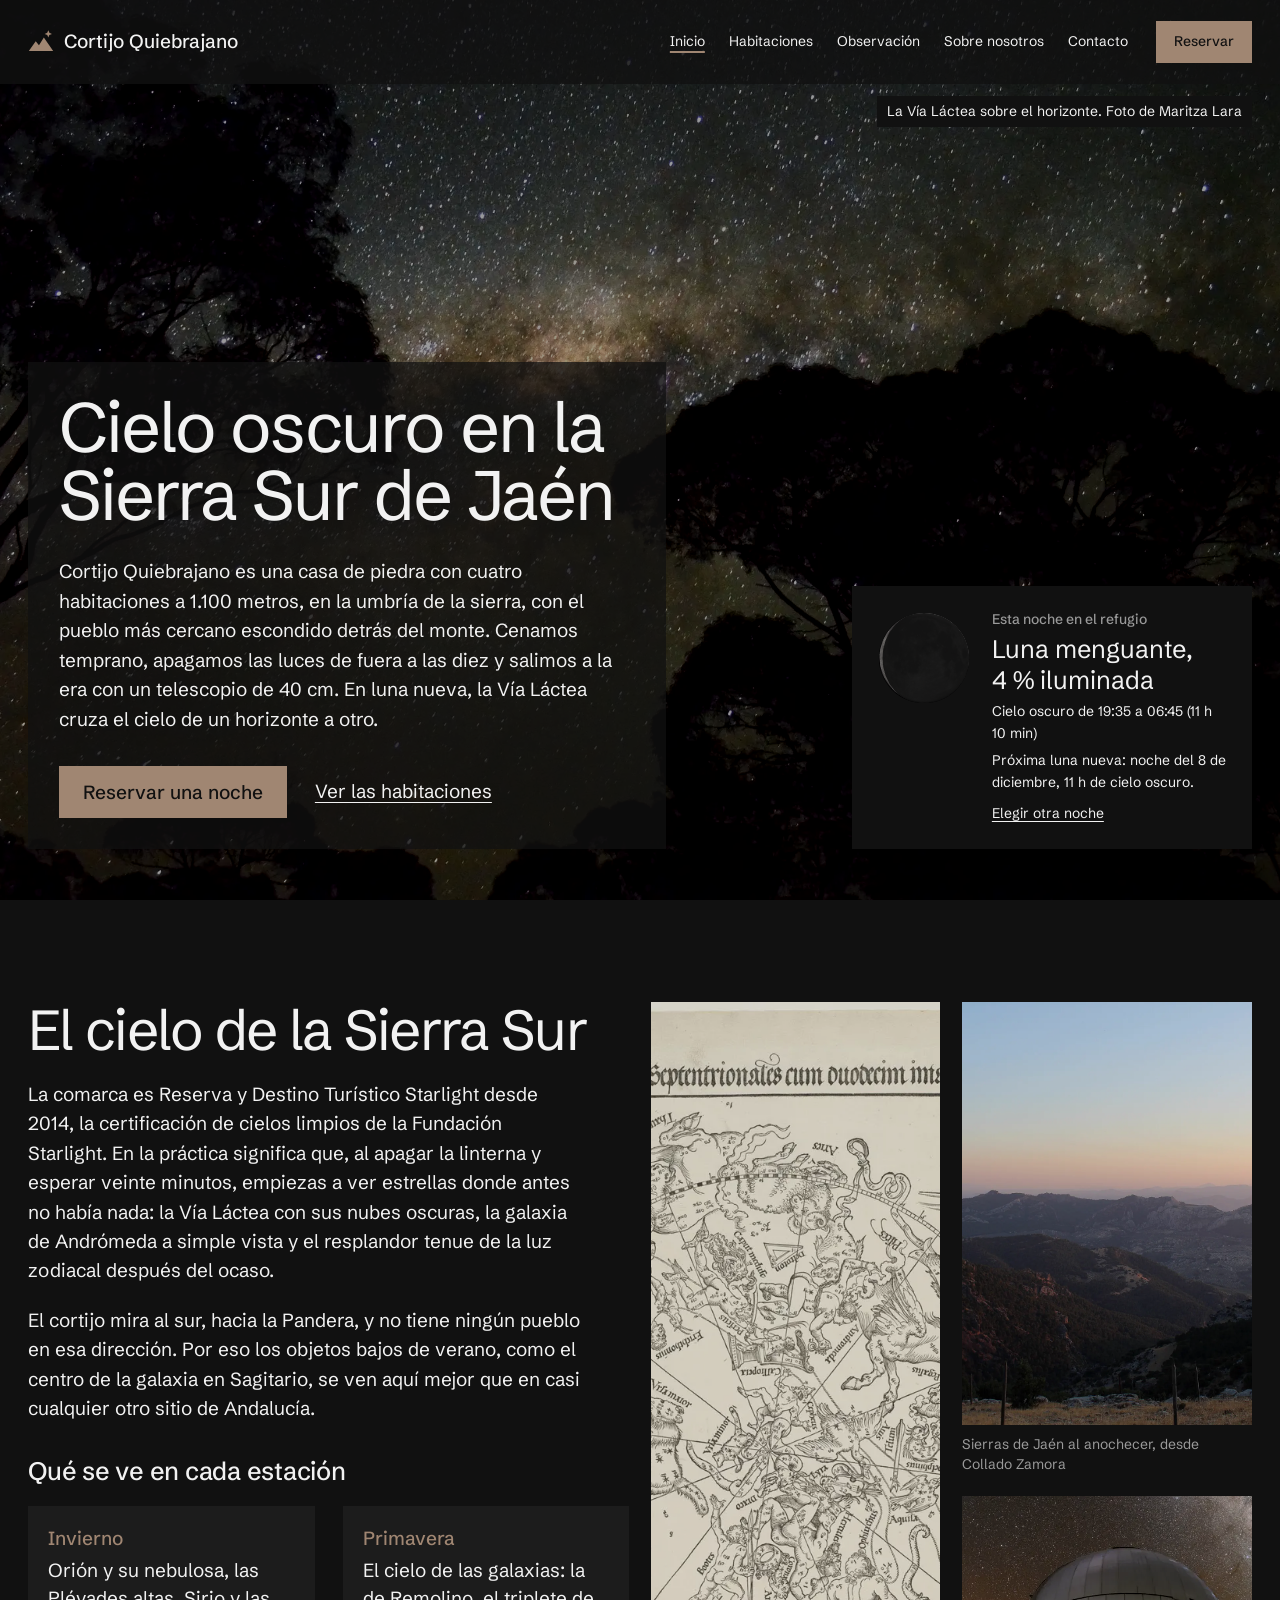
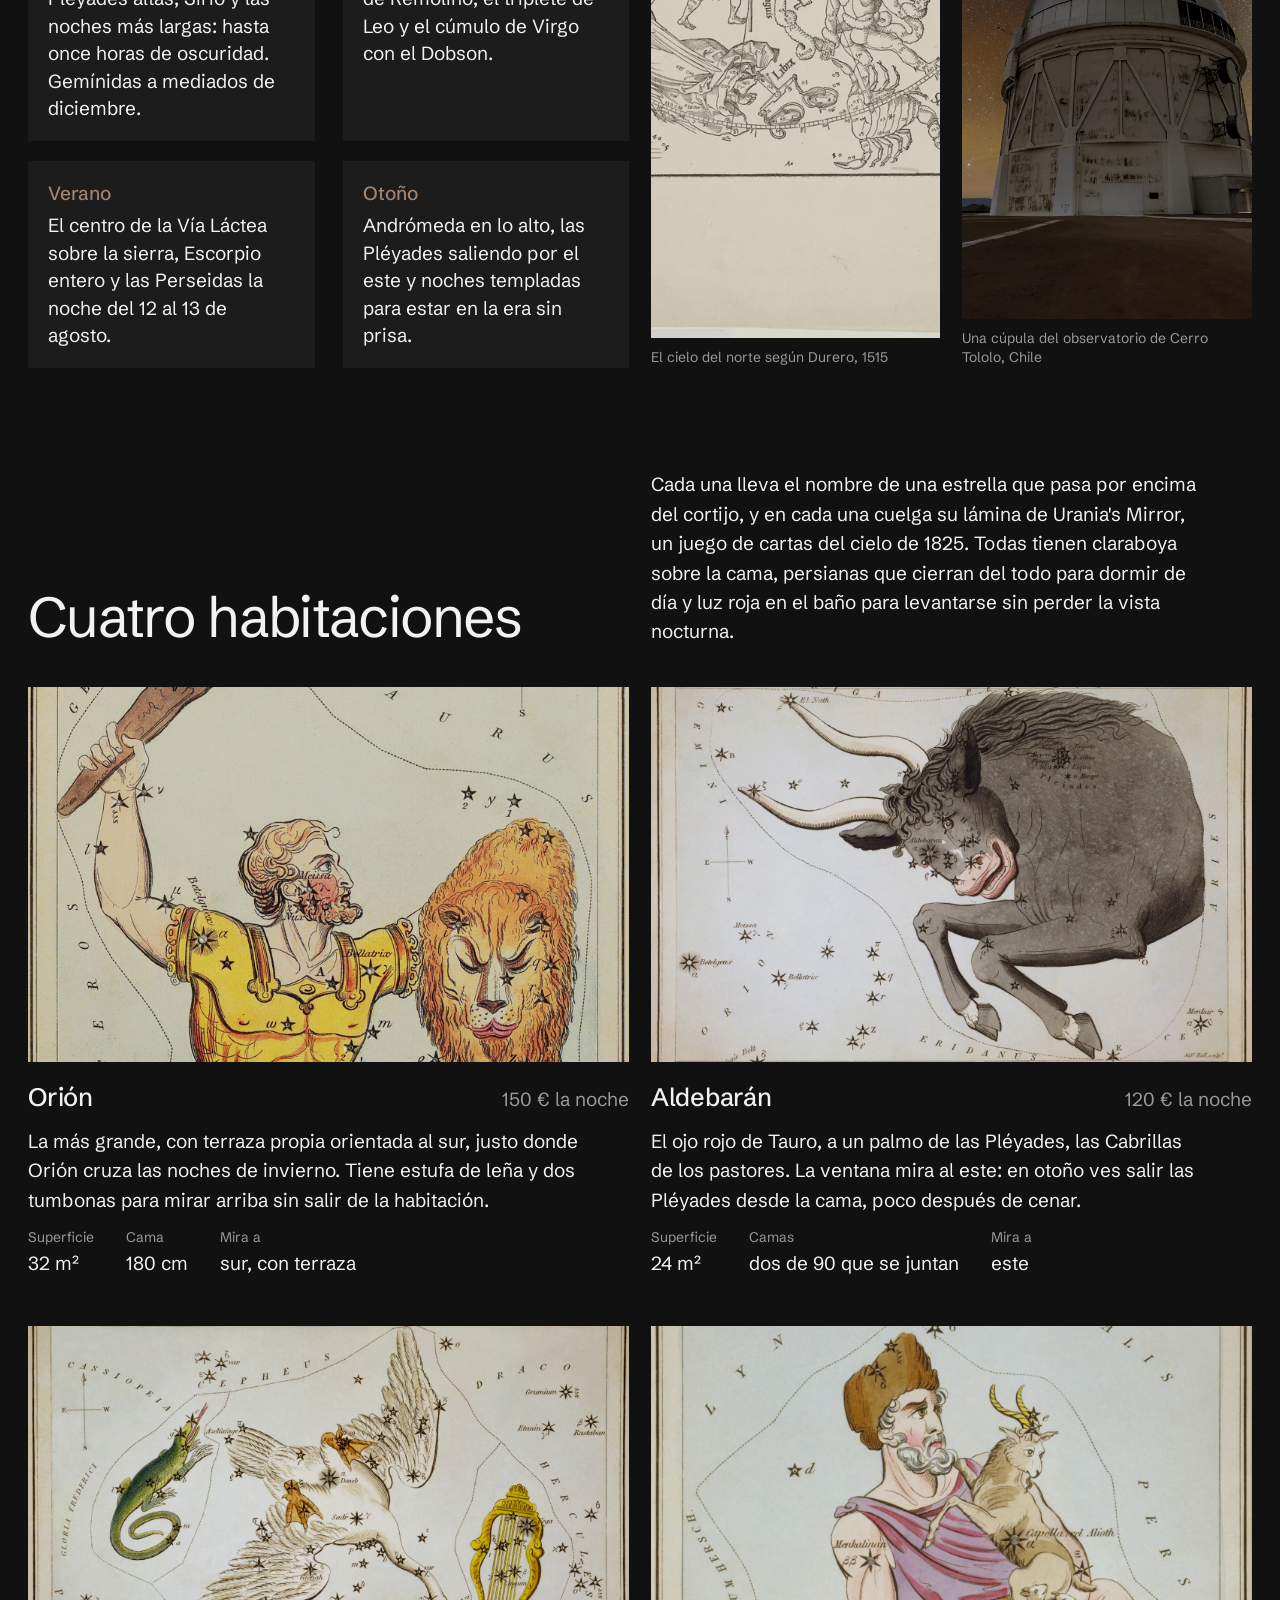
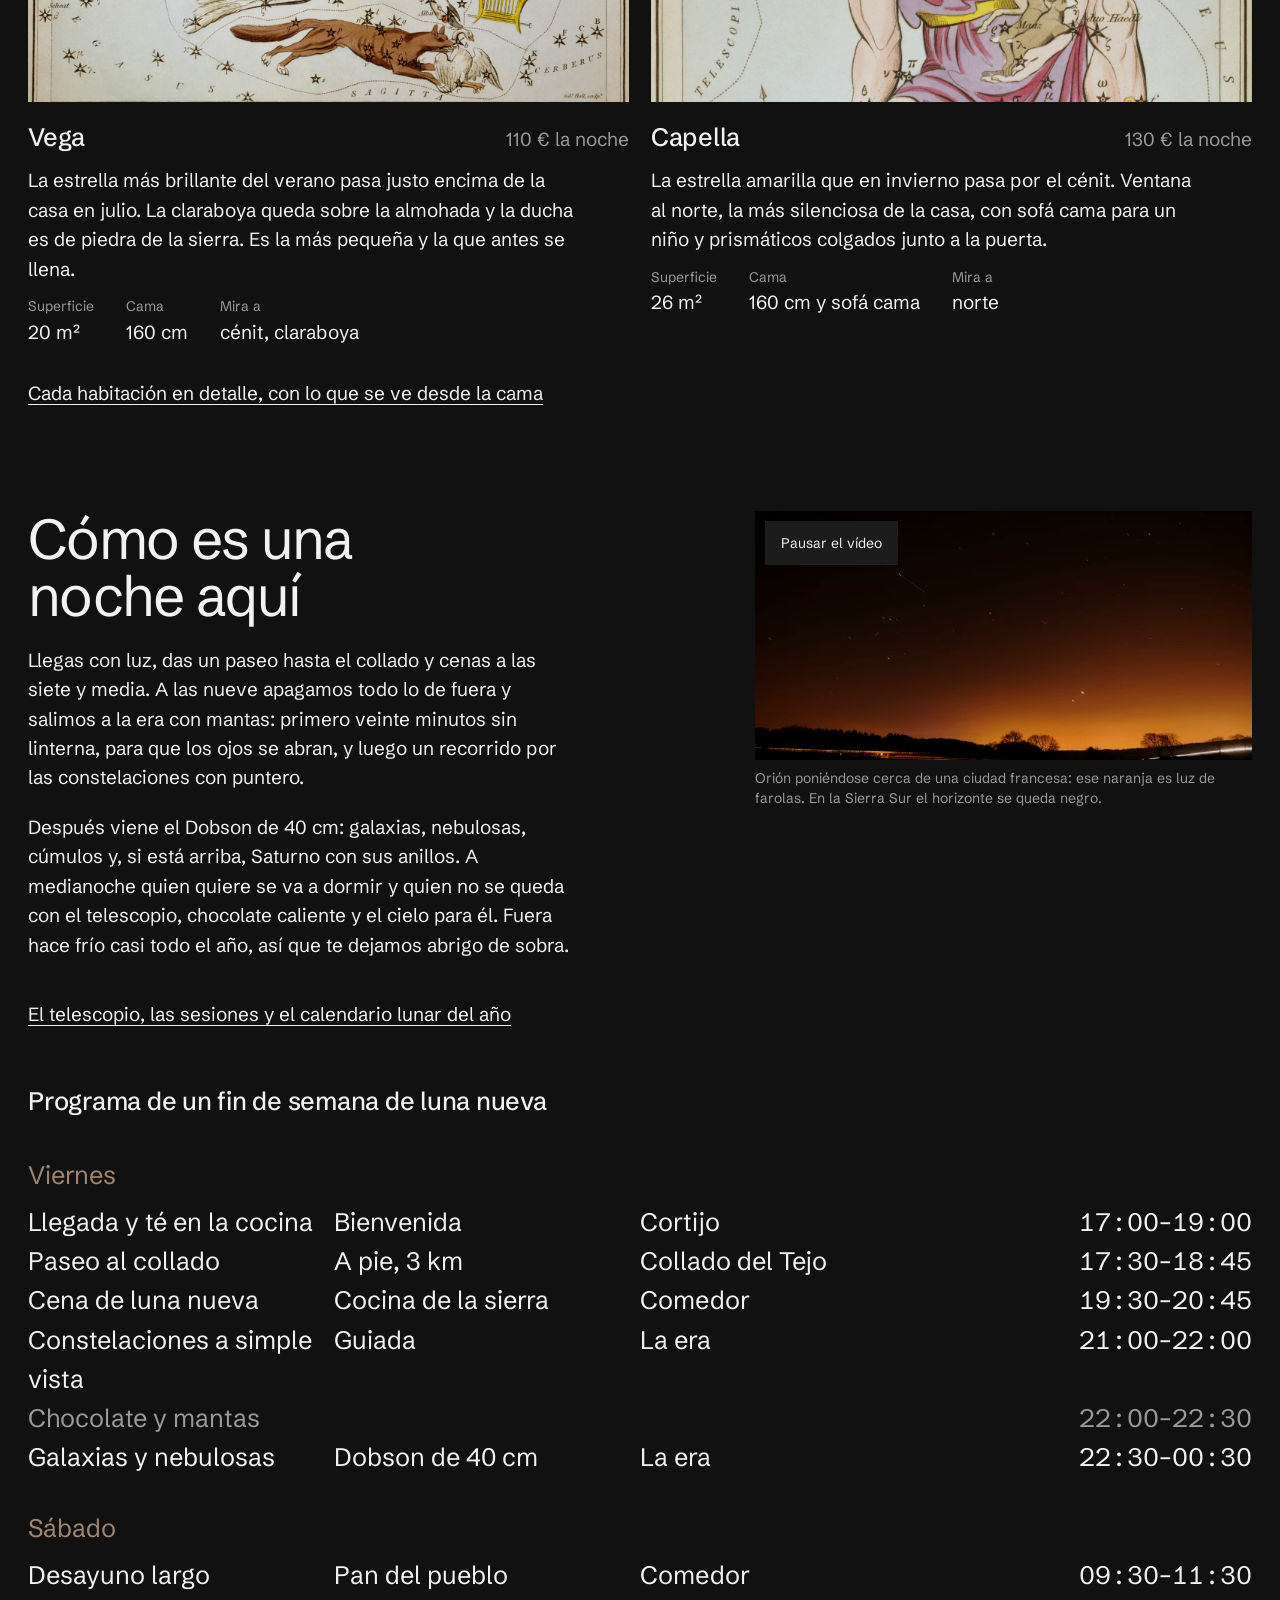
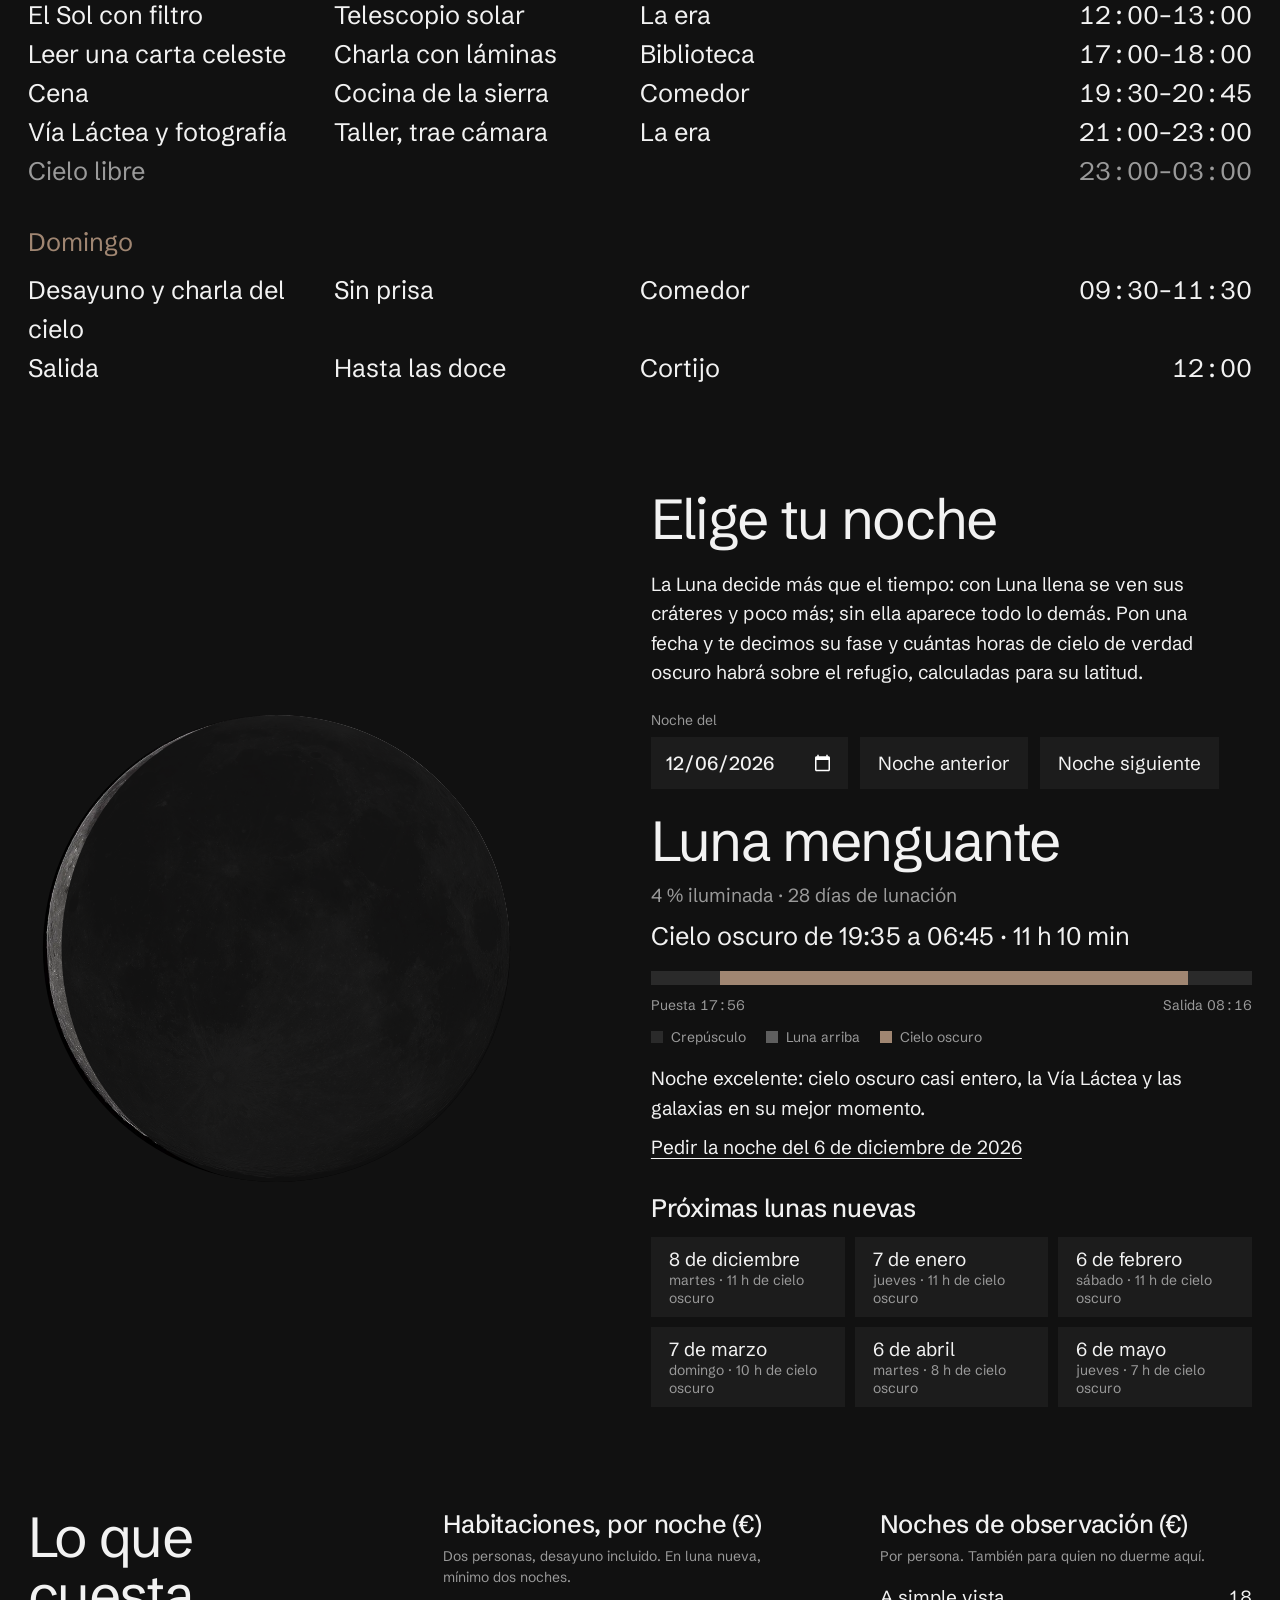
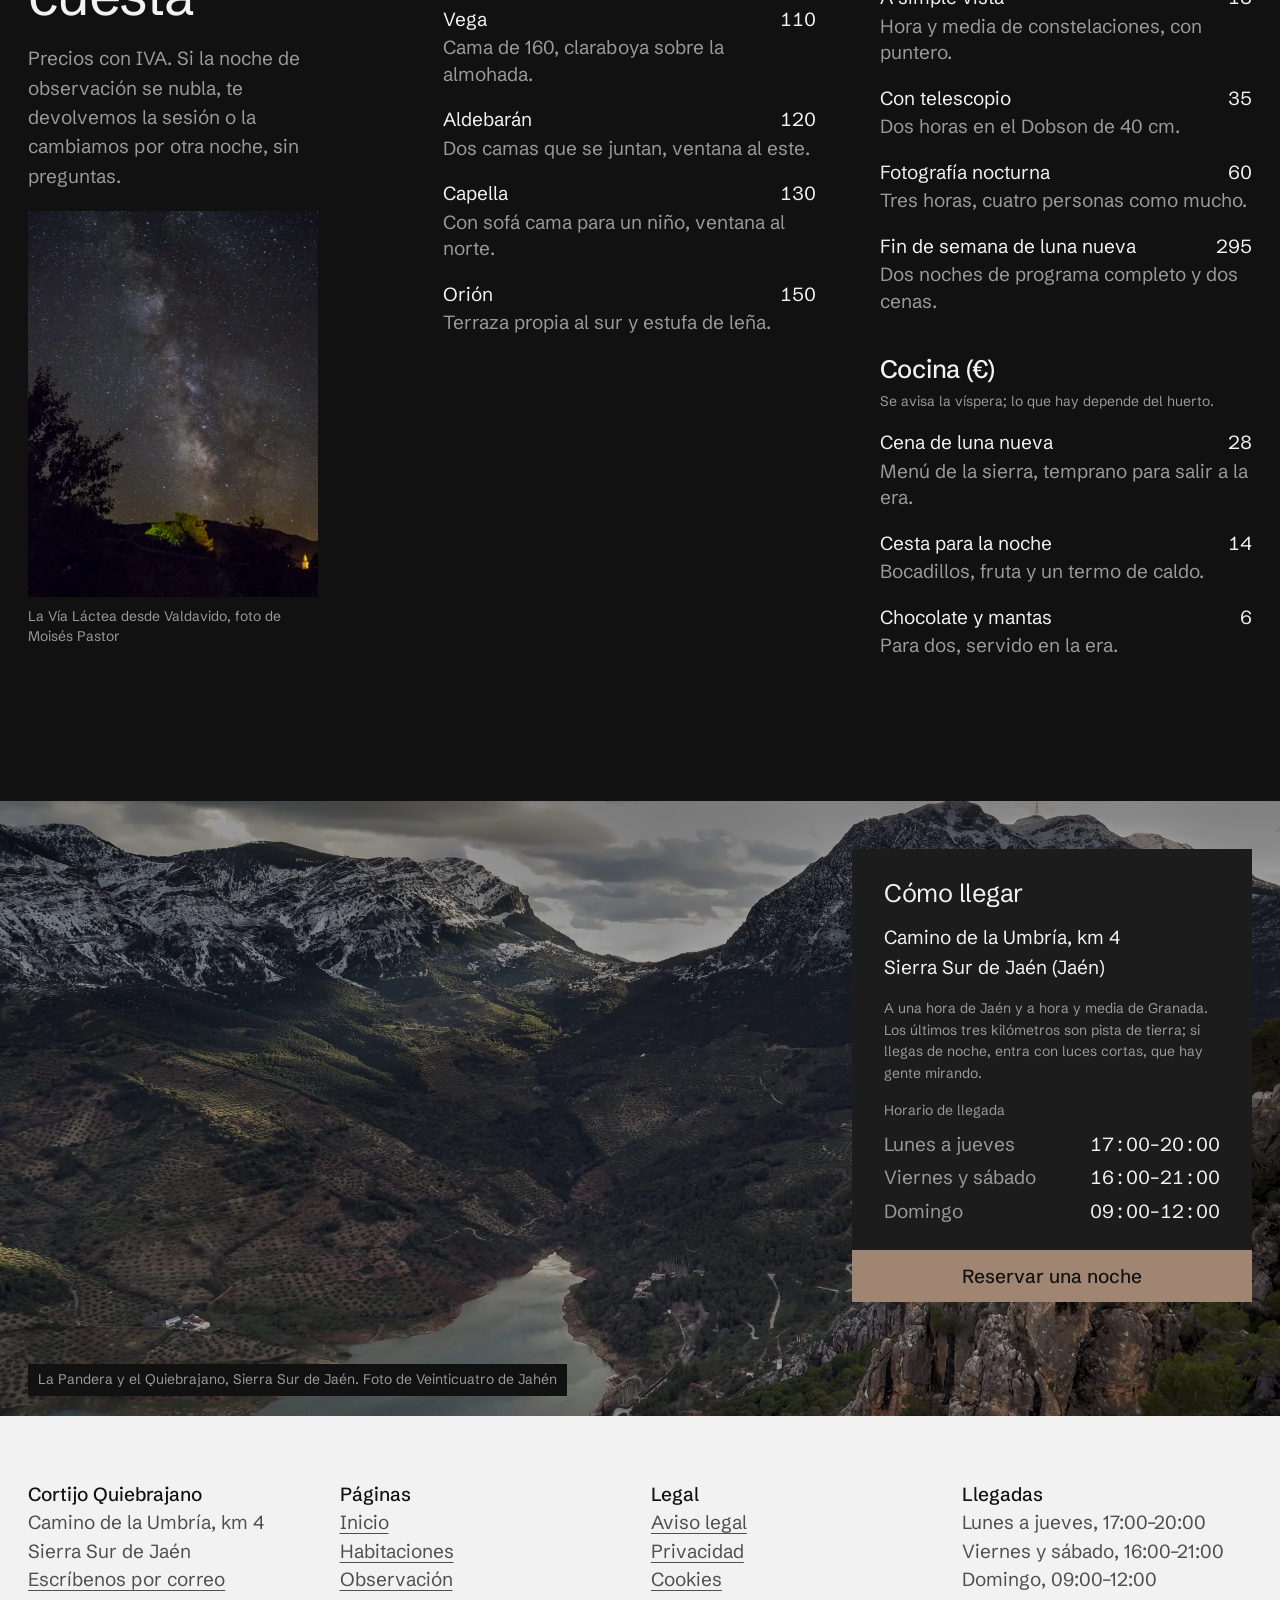
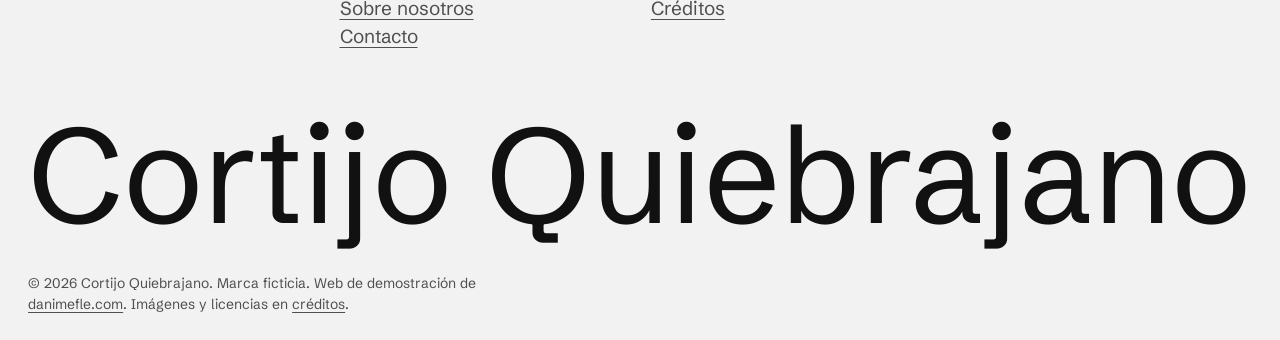
==== index.html @ 79a4ffd9 "Web de demostración completa: portada, páginas del negocio, contacto, legales y créditos" ====
<!doctype html>
<!--
  index.html — Cortijo Quiebrajano (web de demostración, marca ficticia). Portada: el cielo a sangre, la Luna de esta noche, el cielo por estaciones, las habitaciones, una noche aquí, el calculador, los precios y cómo llegar.
  index.html — Cortijo Quiebrajano (demo site, fictional brand). Home: the full-bleed sky, tonight's Moon, the sky by season, the rooms, a night here, the calculator, prices and how to get there.
-->
<html lang="es">
<head>
  <meta charset="utf-8">
  <meta name="viewport" content="width=device-width, initial-scale=1">
  <title>Cortijo Quiebrajano · Refugio de cielo oscuro en la Sierra Sur de Jaén</title>
  <meta name="description" content="Refugio rural de astroturismo en la Sierra Sur de Jaén: cuatro habitaciones con claraboya, telescopio de 40 cm y noches guiadas. Mira la Luna de esta noche y elige la tuya.">
  <meta name="robots" content="noindex, follow">
  <link rel="canonical" href="https://quiebrajano.danimefle.com/">
  <meta name="theme-color" content="#111111">
  <meta property="og:type" content="website">
  <meta property="og:site_name" content="Cortijo Quiebrajano">
  <meta property="og:locale" content="es_ES">
  <meta property="og:title" content="Cortijo Quiebrajano · Refugio de cielo oscuro en la Sierra Sur de Jaén">
  <meta property="og:description" content="Refugio rural de astroturismo en la Sierra Sur de Jaén: cuatro habitaciones con claraboya, telescopio de 40 cm y noches guiadas. Mira la Luna de esta noche y elige la tuya.">
  <meta property="og:url" content="https://quiebrajano.danimefle.com/">
  <meta property="og:image" content="https://quiebrajano.danimefle.com/assets/og/og-portada.jpg">
  <meta property="og:image:width" content="1200">
  <meta property="og:image:height" content="630">
  <meta name="twitter:card" content="summary_large_image">
  <meta name="twitter:title" content="Cortijo Quiebrajano · Refugio de cielo oscuro en la Sierra Sur de Jaén">
  <meta name="twitter:description" content="Refugio rural de astroturismo en la Sierra Sur de Jaén: cuatro habitaciones con claraboya, telescopio de 40 cm y noches guiadas. Mira la Luna de esta noche y elige la tuya.">
  <meta name="twitter:image" content="https://quiebrajano.danimefle.com/assets/og/og-portada.jpg">
  <link rel="icon" href="assets/favicon.svg" type="image/svg+xml">
  <link rel="icon" href="assets/favicon-32.png" type="image/png" sizes="32x32">
  <link rel="apple-touch-icon" href="assets/apple-touch-icon.png">
  <link rel="manifest" href="site.webmanifest">
  <link rel="preload" href="assets/fonts/schibsted-grotesk-latin.woff2" as="font" type="font/woff2" crossorigin>
  <link rel="stylesheet" href="assets/css/estilo.css">
  <script type="application/ld+json">{"@context":"https://schema.org","@type":"WebSite","name":"Cortijo Quiebrajano","url":"https://quiebrajano.danimefle.com/","inLanguage":"es","description":"Web de demostración de una marca ficticia: refugio de cielo oscuro en la Sierra Sur de Jaén."}</script>
  <!-- Marca la página con JS antes de pintar / Flags JS before first paint -->
  <script src="assets/js/arranque.js"></script>
  <!-- Analítica sin cookies (Plausible) / Cookie-free analytics (Plausible) -->
  <script defer data-domain="quiebrajano.danimefle.com" src="https://analytics.danimefle.com/js/script.js"></script>
  <script src="assets/js/cielo.js" defer></script>
  <script src="assets/js/pagina.js" defer></script>
</head>
<body class="p-index">
  <a class="saltar" href="#contenido">Saltar al contenido</a>
  <header class="cabecera cabecera--sobre">
    <a class="marca" href="index.html">
      <svg class="marca-signo" viewBox="0 0 32 32" aria-hidden="true" focusable="false"><use href="#signo"></use></svg>
      Cortijo Quiebrajano
    </a>
    <button class="menu-boton" type="button" aria-expanded="false" aria-controls="menu-principal">Menú</button>
    <nav class="menu" id="menu-principal" aria-label="Principal">
      <ul>
        <li><a href="index.html" aria-current="page">Inicio</a></li>
        <li><a href="habitaciones.html">Habitaciones</a></li>
        <li><a href="observacion.html">Observación</a></li>
        <li><a href="sobre-nosotros.html">Sobre nosotros</a></li>
        <li><a href="contacto.html">Contacto</a></li>
      </ul>
      <a class="boton boton--peque" href="contacto.html#formulario">Reservar</a>
    </nav>
  </header>
<main id="contenido" class="pagina" tabindex="-1">
<!-- ========== HÉROE: el cielo a sangre, el titular y la Luna de esta noche ==========
       ========== HERO: the sky full-bleed, the headline and tonight's Moon ========== -->
  <section class="heroe" id="inicio" aria-labelledby="titulo">
    <img class="heroe-foto" src="assets/img/heroe-via-lactea.webp" width="2560" height="1440" fetchpriority="high" alt="El centro de la Vía Láctea sobre siluetas de árboles en una noche sin Luna">

    <div class="heroe-contenido">
      <div class="heroe-texto">
        <h1 id="titulo">Cielo oscuro en la<br> Sierra Sur de Jaén</h1>
        <p class="heroe-sub">Cortijo Quiebrajano es una casa de piedra con cuatro habitaciones a 1.100 metros, en la umbría de la sierra, con el pueblo más cercano escondido detrás del monte. Cenamos temprano, apagamos las luces de fuera a las diez y salimos a la era con un telescopio de 40&nbsp;cm. En luna nueva, la Vía Láctea cruza el cielo de un horizonte a otro.</p>
        <div class="heroe-acciones">
          <a class="boton" href="contacto.html#formulario">Reservar una noche</a>
          <a class="enlace" href="habitaciones.html">Ver las habitaciones</a>
        </div>
      </div>

      <!-- Panel con la Luna de esta noche, calculada / Panel with tonight's Moon, computed -->
      <aside class="esta-noche" aria-labelledby="titulo-esta-noche">
        <canvas id="luna-heroe" class="esta-noche-luna" width="200" height="200" role="img" aria-label="La Luna de esta noche"></canvas>
        <div class="esta-noche-texto">
          <h2 id="titulo-esta-noche" class="esta-noche-titulo">Esta noche en el refugio</h2>
          <p class="esta-noche-fase" id="heroe-fase">Próxima luna nueva: noche del 8 de diciembre</p>
          <p class="esta-noche-dato" id="heroe-oscuro">La Luna decide cuántas horas de cielo oscuro hay.</p>
          <p class="esta-noche-dato" id="heroe-nueva"></p>
          <a class="enlace" href="#elige">Elegir otra noche</a>
        </div>
      </aside>
    </div>
    <p class="credito-foto heroe-credito">La Vía Láctea sobre el horizonte. Foto de Maritza Lara</p>
  </section>

  <!-- ========== EL CIELO: por qué aquí y qué se ve en cada estación ==========
       ========== THE SKY: why here and what you see each season ========== -->
  <section class="cielo" id="cielo" aria-labelledby="titulo-cielo">
    <div class="cielo-texto">
      <h2 id="titulo-cielo" data-revela>El cielo de la Sierra Sur</h2>
      <p data-revela>La comarca es Reserva y Destino Turístico Starlight desde 2014, la certificación de cielos limpios de la Fundación Starlight. En la práctica significa que, al apagar la linterna y esperar veinte minutos, empiezas a ver estrellas donde antes no había nada: la Vía Láctea con sus nubes oscuras, la galaxia de Andrómeda a simple vista y el resplandor tenue de la luz zodiacal después del ocaso.</p>
      <p data-revela>El cortijo mira al sur, hacia la Pandera, y no tiene ningún pueblo en esa dirección. Por eso los objetos bajos de verano, como el centro de la galaxia en Sagitario, se ven aquí mejor que en casi cualquier otro sitio de Andalucía.</p>

      <h3 class="cielo-sub" data-revela>Qué se ve en cada estación</h3>
      <dl class="estaciones" data-revela>
        <div><dt>Invierno</dt><dd>Orión y su nebulosa, las Pléyades altas, Sirio y las noches más largas: hasta once horas de oscuridad. Gemínidas a mediados de diciembre.</dd></div>
        <div><dt>Primavera</dt><dd>El cielo de las galaxias: la de Remolino, el triplete de Leo y el cúmulo de Virgo con el Dobson.</dd></div>
        <div><dt>Verano</dt><dd>El centro de la Vía Láctea sobre la sierra, Escorpio entero y las Perseidas la noche del 12 al 13 de agosto.</dd></div>
        <div><dt>Otoño</dt><dd>Andrómeda en lo alto, las Pléyades saliendo por el este y noches templadas para estar en la era sin prisa.</dd></div>
      </dl>
    </div>

    <div class="cielo-fotos">
      <figure class="cielo-foto cielo-foto--alta" data-revela>
        <img src="assets/img/carta-durero.webp" width="960" height="1200" loading="lazy" alt="Mapa del cielo del norte grabado en madera por Alberto Durero en 1515, con las constelaciones como figuras">
        <figcaption>El cielo del norte según Durero, 1515</figcaption>
      </figure>
      <figure class="cielo-foto" data-revela>
        <img src="assets/img/sierra-quesada.webp" width="1920" height="1280" loading="lazy" alt="Sierras de Jaén al anochecer, con capas de montes azules bajo un cielo naranja pálido">
        <figcaption>Sierras de Jaén al anochecer, desde Collado Zamora</figcaption>
      </figure>
      <figure class="cielo-foto" data-revela>
        <img src="assets/img/via-lactea-cupula.webp" width="1200" height="800" loading="lazy" alt="La Vía Láctea sobre la cúpula de un observatorio">
        <figcaption>Una cúpula del observatorio de Cerro Tololo, Chile</figcaption>
      </figure>
    </div>
  </section>

  <!-- ========== HABITACIONES: cuatro, cada una con su lámina ==========
       ========== ROOMS: four, each with its plate ========== -->
  <section class="habitaciones" id="habitaciones" aria-labelledby="titulo-hab">
    <div class="seccion-cabeza">
      <h2 id="titulo-hab" data-revela>Cuatro habitaciones</h2>
      <p data-revela>Cada una lleva el nombre de una estrella que pasa por encima del cortijo, y en cada una cuelga su lámina de Urania's Mirror, un juego de cartas del cielo de 1825. Todas tienen claraboya sobre la cama, persianas que cierran del todo para dormir de día y luz roja en el baño para levantarse sin perder la vista nocturna.</p>
    </div>

    <div class="hab-rejilla">
      <article class="hab" data-revela>
        <figure class="hab-foto">
          <img src="assets/img/hab-orion.webp" width="1600" height="1000" decoding="async" alt="Lámina de Orión de Urania's Mirror, 1825: el cazador con la maza en alto y la piel del león">
        </figure>
        <div class="hab-texto">
          <div class="hab-cabeza"><h3>Orión</h3><p class="hab-precio">150 € la noche</p></div>
          <p>La más grande, con terraza propia orientada al sur, justo donde Orión cruza las noches de invierno. Tiene estufa de leña y dos tumbonas para mirar arriba sin salir de la habitación.</p>
          <dl class="hab-datos">
            <div><dt>Superficie</dt><dd>32 m²</dd></div>
            <div><dt>Cama</dt><dd>180 cm</dd></div>
            <div><dt>Mira a</dt><dd>sur, con terraza</dd></div>
          </dl>
        </div>
      </article>

      <article class="hab" data-revela>
        <figure class="hab-foto">
          <img src="assets/img/hab-aldebaran.webp" width="1600" height="1000" decoding="async" alt="Lámina de Tauro de Urania's Mirror, 1825: el toro con Aldebarán en el ojo">
        </figure>
        <div class="hab-texto">
          <div class="hab-cabeza"><h3>Aldebarán</h3><p class="hab-precio">120 € la noche</p></div>
          <p>El ojo rojo de Tauro, a un palmo de las Pléyades, las Cabrillas de los pastores. La ventana mira al este: en otoño ves salir las Pléyades desde la cama, poco después de cenar.</p>
          <dl class="hab-datos">
            <div><dt>Superficie</dt><dd>24 m²</dd></div>
            <div><dt>Camas</dt><dd>dos de 90 que se juntan</dd></div>
            <div><dt>Mira a</dt><dd>este</dd></div>
          </dl>
        </div>
      </article>

      <article class="hab" data-revela>
        <figure class="hab-foto">
          <img src="assets/img/hab-vega.webp" width="1600" height="1000" decoding="async" alt="Lámina de Urania's Mirror con el Cisne, la Lira, el Lagarto y la Zorra; Vega brilla en la lira dorada">
        </figure>
        <div class="hab-texto">
          <div class="hab-cabeza"><h3>Vega</h3><p class="hab-precio">110 € la noche</p></div>
          <p>La estrella más brillante del verano pasa justo encima de la casa en julio. La claraboya queda sobre la almohada y la ducha es de piedra de la sierra. Es la más pequeña y la que antes se llena.</p>
          <dl class="hab-datos">
            <div><dt>Superficie</dt><dd>20 m²</dd></div>
            <div><dt>Cama</dt><dd>160 cm</dd></div>
            <div><dt>Mira a</dt><dd>cénit, claraboya</dd></div>
          </dl>
        </div>
      </article>

      <article class="hab" data-revela>
        <figure class="hab-foto">
          <img src="assets/img/hab-capella.webp" width="1600" height="1000" decoding="async" alt="Lámina del Cochero de Urania's Mirror, 1825, con la cabra en brazos donde brilla Capella">
        </figure>
        <div class="hab-texto">
          <div class="hab-cabeza"><h3>Capella</h3><p class="hab-precio">130 € la noche</p></div>
          <p>La estrella amarilla que en invierno pasa por el cénit. Ventana al norte, la más silenciosa de la casa, con sofá cama para un niño y prismáticos colgados junto a la puerta.</p>
          <dl class="hab-datos">
            <div><dt>Superficie</dt><dd>26 m²</dd></div>
            <div><dt>Cama</dt><dd>160 cm y sofá cama</dd></div>
            <div><dt>Mira a</dt><dd>norte</dd></div>
          </dl>
        </div>
      </article>
    </div>
    <p class="seccion-pie" data-revela><a class="enlace" href="habitaciones.html">Cada habitación en detalle, con lo que se ve desde la cama</a></p>
  </section>

  <!-- ========== UNA NOCHE AQUÍ: cómo es y el programa de luna nueva ==========
       ========== A NIGHT HERE: what it is like and the new-moon programme ========== -->
  <section class="noches" id="noches" aria-labelledby="titulo-noches">
    <div class="noches-cabeza">
      <div class="noches-intro">
        <h2 id="titulo-noches" data-revela>Cómo es una noche aquí</h2>
        <p data-revela>Llegas con luz, das un paseo hasta el collado y cenas a las siete y media. A las nueve apagamos todo lo de fuera y salimos a la era con mantas: primero veinte minutos sin linterna, para que los ojos se abran, y luego un recorrido por las constelaciones con puntero.</p>
        <p data-revela>Después viene el Dobson de 40&nbsp;cm: galaxias, nebulosas, cúmulos y, si está arriba, Saturno con sus anillos. A medianoche quien quiere se va a dormir y quien no se queda con el telescopio, chocolate caliente y el cielo para él. Fuera hace frío casi todo el año, así que te dejamos abrigo de sobra.</p>
      </div>
      <figure class="noches-video" data-revela>
        <video autoplay muted loop playsinline preload="metadata" poster="assets/video/orion-resplandor-poster.webp" width="732" height="366" aria-hidden="true">
          <source src="assets/video/orion-resplandor.webm" type="video/webm">
        </video>
        <figcaption>Orión poniéndose cerca de una ciudad francesa: ese naranja es luz de farolas. En la Sierra Sur el horizonte se queda negro.</figcaption>
      </figure>
    </div>

    <p class="seccion-pie seccion-pie--arriba" data-revela><a class="enlace" href="observacion.html">El telescopio, las sesiones y el calendario lunar del año</a></p>
    <h3 class="programa-titulo" data-revela>Programa de un fin de semana de luna nueva</h3>
    <table class="programa">
      <caption class="oculto">Programa de un fin de semana de luna nueva, horario de invierno</caption>
      <thead class="oculto">
        <tr><th scope="col">Actividad</th><th scope="col">Formato</th><th scope="col">Lugar</th><th scope="col">Hora</th></tr>
      </thead>
      <tbody>
        <tr class="programa-dia"><th colspan="4" scope="colgroup">Viernes</th></tr>
        <tr><td>Llegada y té en la cocina</td><td>Bienvenida</td><td>Cortijo</td><td>17:00–19:00</td></tr>
        <tr><td>Paseo al collado</td><td>A pie, 3 km</td><td>Collado del Tejo</td><td>17:30–18:45</td></tr>
        <tr><td>Cena de luna nueva</td><td>Cocina de la sierra</td><td>Comedor</td><td>19:30–20:45</td></tr>
        <tr><td>Constelaciones a simple vista</td><td>Guiada</td><td>La era</td><td>21:00–22:00</td></tr>
        <tr class="programa-pausa"><td colspan="3">Chocolate y mantas</td><td>22:00–22:30</td></tr>
        <tr><td>Galaxias y nebulosas</td><td>Dobson de 40 cm</td><td>La era</td><td>22:30–00:30</td></tr>
      </tbody>
      <tbody>
        <tr class="programa-dia"><th colspan="4" scope="colgroup">Sábado</th></tr>
        <tr><td>Desayuno largo</td><td>Pan del pueblo</td><td>Comedor</td><td>09:30–11:30</td></tr>
        <tr><td>El Sol con filtro</td><td>Telescopio solar</td><td>La era</td><td>12:00–13:00</td></tr>
        <tr><td>Leer una carta celeste</td><td>Charla con láminas</td><td>Biblioteca</td><td>17:00–18:00</td></tr>
        <tr><td>Cena</td><td>Cocina de la sierra</td><td>Comedor</td><td>19:30–20:45</td></tr>
        <tr><td>Vía Láctea y fotografía</td><td>Taller, trae cámara</td><td>La era</td><td>21:00–23:00</td></tr>
        <tr class="programa-pausa"><td colspan="3">Cielo libre</td><td>23:00–03:00</td></tr>
      </tbody>
      <tbody>
        <tr class="programa-dia"><th colspan="4" scope="colgroup">Domingo</th></tr>
        <tr><td>Desayuno y charla del cielo</td><td>Sin prisa</td><td>Comedor</td><td>09:30–11:30</td></tr>
        <tr><td>Salida</td><td>Hasta las doce</td><td>Cortijo</td><td>12:00</td></tr>
      </tbody>
    </table>
  </section>

  <!-- ========== ELIGE TU NOCHE: la fase de la Luna calculada ==========
       ========== PICK YOUR NIGHT: the Moon's phase, computed ========== -->
  <section class="eleccion" id="elige" aria-labelledby="titulo-elige">
    <div class="eleccion-luna" data-revela>
      <canvas id="luna-lienzo" width="640" height="640" role="img" aria-label="La Luna con la fase de la noche elegida"></canvas>
      <img class="luna-respaldo" src="assets/img/luna.webp" width="900" height="900" loading="lazy" alt="Fotografía de la Luna llena tomada con telescopio">
    </div>

    <div class="eleccion-panel">
      <h2 id="titulo-elige" data-revela>Elige tu noche</h2>
      <p data-revela>La Luna decide más que el tiempo: con Luna llena se ven sus cráteres y poco más; sin ella aparece todo lo demás. Pon una fecha y te decimos su fase y cuántas horas de cielo de verdad oscuro habrá sobre el refugio, calculadas para su latitud.</p>

      <!-- Controles: solo con JavaScript / Controls: JavaScript only -->
      <div class="calculador" id="calculador" hidden>
        <div class="calc-controles">
          <label class="calc-fecha">
            <span>Noche del</span>
            <input type="date" id="calc-fecha" required>
          </label>
          <div class="calc-pasos">
            <button type="button" class="paso" id="calc-antes">Noche anterior</button>
            <button type="button" class="paso" id="calc-despues">Noche siguiente</button>
          </div>
        </div>

        <div class="calc-resultado" aria-live="polite">
          <p class="calc-fase" id="calc-fase">Luna nueva</p>
          <p class="calc-detalle" id="calc-detalle"></p>
          <p class="calc-oscuro" id="calc-oscuro"></p>
          <div class="calc-noche" id="calc-noche" aria-hidden="true"></div>
          <div class="calc-horas" aria-hidden="true"><span id="calc-puesta"></span><span id="calc-salida"></span></div>
          <ul class="calc-leyenda" aria-hidden="true">
            <li><i class="l-crep"></i>Crepúsculo</li>
            <li><i class="l-luna"></i>Luna arriba</li>
            <li><i class="l-oscuro"></i>Cielo oscuro</li>
          </ul>
          <p class="calc-veredicto" id="calc-veredicto"></p>
          <a class="enlace" id="calc-pedir" href="#contacto">Pedir esta noche</a>
        </div>
      </div>

      <div class="lunas">
        <h3>Próximas lunas nuevas</h3>
        <ul class="lunas-lista" id="lunas-lista">
          <li><span>Noche del 8 de diciembre de 2026</span></li>
          <li><span>Noche del 7 de enero de 2027</span></li>
          <li><span>Noche del 6 de febrero de 2027</span></li>
          <li><span>Noche del 7 de marzo de 2027</span></li>
          <li><span>Noche del 6 de abril de 2027</span></li>
          <li><span>Noche del 6 de mayo de 2027</span></li>
        </ul>
      </div>
    </div>
  </section>

  <!-- ========== PRECIOS: como una carta ==========
       ========== PRICES: like a menu ========== -->
  <section class="precios" id="precios" aria-labelledby="titulo-precios">
    <div class="precios-lado">
      <h2 id="titulo-precios" data-revela>Lo que cuesta</h2>
      <p data-revela>Precios con IVA. Si la noche de observación se nubla, te devolvemos la sesión o la cambiamos por otra noche, sin preguntas.</p>
      <figure class="precios-foto" data-revela>
        <img src="assets/img/via-lactea-valdavido.webp" width="720" height="960" loading="lazy" alt="La Vía Láctea en vertical sobre la silueta de un monte, fotografiada en Valdavido, León">
        <figcaption>La Vía Láctea desde Valdavido, foto de Moisés Pastor</figcaption>
      </figure>
    </div>

    <div class="carta">
      <div class="carta-grupo" data-revela>
        <h3>Habitaciones, por noche (€)</h3>
        <p class="carta-nota">Dos personas, desayuno incluido. En luna nueva, mínimo dos noches.</p>
        <ul>
          <li><div class="carta-fila"><span>Vega</span><span>110</span></div><p>Cama de 160, claraboya sobre la almohada.</p></li>
          <li><div class="carta-fila"><span>Aldebarán</span><span>120</span></div><p>Dos camas que se juntan, ventana al este.</p></li>
          <li><div class="carta-fila"><span>Capella</span><span>130</span></div><p>Con sofá cama para un niño, ventana al norte.</p></li>
          <li><div class="carta-fila"><span>Orión</span><span>150</span></div><p>Terraza propia al sur y estufa de leña.</p></li>
        </ul>
      </div>

      <div class="carta-grupo" data-revela>
        <h3>Noches de observación (€)</h3>
        <p class="carta-nota">Por persona. También para quien no duerme aquí.</p>
        <ul>
          <li><div class="carta-fila"><span>A simple vista</span><span>18</span></div><p>Hora y media de constelaciones, con puntero.</p></li>
          <li><div class="carta-fila"><span>Con telescopio</span><span>35</span></div><p>Dos horas en el Dobson de 40 cm.</p></li>
          <li><div class="carta-fila"><span>Fotografía nocturna</span><span>60</span></div><p>Tres horas, cuatro personas como mucho.</p></li>
          <li><div class="carta-fila"><span>Fin de semana de luna nueva</span><span>295</span></div><p>Dos noches de programa completo y dos cenas.</p></li>
        </ul>
      </div>

      <div class="carta-grupo" data-revela>
        <h3>Cocina (€)</h3>
        <p class="carta-nota">Se avisa la víspera; lo que hay depende del huerto.</p>
        <ul>
          <li><div class="carta-fila"><span>Cena de luna nueva</span><span>28</span></div><p>Menú de la sierra, temprano para salir a la era.</p></li>
          <li><div class="carta-fila"><span>Cesta para la noche</span><span>14</span></div><p>Bocadillos, fruta y un termo de caldo.</p></li>
          <li><div class="carta-fila"><span>Chocolate y mantas</span><span>6</span></div><p>Para dos, servido en la era.</p></li>
        </ul>
      </div>
    </div>
  </section>

  <!-- ========== CONTACTO: tarjeta sobre la foto de la sierra ==========
       ========== CONTACT: card on the sierra photograph ========== -->
  <section class="contacto" id="contacto" aria-labelledby="titulo-contacto">
    <figure class="contacto-foto">
      <img src="assets/img/sierra-pandera.webp" width="2560" height="1440" loading="lazy" alt="La Pandera y los Ventisqueros con nieve sobre el embalse del Quiebrajano, en la Sierra Sur de Jaén">
      <figcaption>La Pandera y el Quiebrajano, Sierra Sur de Jaén. Foto de Veinticuatro de Jahén</figcaption>
    </figure>
    <div class="tarjeta">
      <h2 id="titulo-contacto">Cómo llegar</h2>
      <address>Camino de la Umbría, km 4<br>Sierra Sur de Jaén (Jaén)</address>
      <p class="tarjeta-nota">A una hora de Jaén y a hora y media de Granada. Los últimos tres kilómetros son pista de tierra; si llegas de noche, entra con luces cortas, que hay gente mirando.</p>
      <p class="tarjeta-nota">Horario de llegada</p>
      <dl class="tarjeta-horas">
        <div><dt>Lunes a jueves</dt><dd>17:00–20:00</dd></div>
        <div><dt>Viernes y sábado</dt><dd>16:00–21:00</dd></div>
        <div><dt>Domingo</dt><dd>09:00–12:00</dd></div>
      </dl>
      <a class="boton boton--tarjeta" id="boton-reservar" href="contacto.html#formulario">Reservar una noche</a>
    </div>
  </section>
</main>

<!-- ========== PIE: columnas arriba, el nombre abajo ==========
     ========== FOOTER: columns above, wordmark below ========== -->
<footer class="pie">
  <div class="pie-columnas">
    <div>
      <p class="pie-primera">Cortijo Quiebrajano</p>
      <p>Camino de la Umbría, km 4</p>
      <p>Sierra Sur de Jaén</p>
      <a href="mailto:reservas@quiebrajano.example">Escríbenos por correo</a>
    </div>
    <nav aria-label="Páginas">
      <p class="pie-primera">Páginas</p>
      <a href="index.html">Inicio</a>
      <a href="habitaciones.html">Habitaciones</a>
      <a href="observacion.html">Observación</a>
      <a href="sobre-nosotros.html">Sobre nosotros</a>
      <a href="contacto.html">Contacto</a>
    </nav>
    <nav aria-label="Legal">
      <p class="pie-primera">Legal</p>
      <a href="aviso-legal.html">Aviso legal</a>
      <a href="privacidad.html">Privacidad</a>
      <a href="cookies.html">Cookies</a>
      <a href="creditos.html">Créditos</a>
    </nav>
    <div>
      <p class="pie-primera">Llegadas</p>
      <p>Lunes a jueves, 17:00–20:00</p>
      <p>Viernes y sábado, 16:00–21:00</p>
      <p>Domingo, 09:00–12:00</p>
    </div>
  </div>

  <svg class="pie-marca" viewBox="0 0 1000 116" role="img" aria-label="Cortijo Quiebrajano">
    <text x="0" y="88" textLength="1000" lengthAdjust="spacingAndGlyphs">Cortijo Quiebrajano</text>
  </svg>
  <p class="pie-legal">© 2026 Cortijo Quiebrajano. Marca ficticia. Web de demostración de <a href="https://danimefle.com">danimefle.com</a>. Imágenes y licencias en <a href="creditos.html">créditos</a>.</p>
</footer>

<!-- Símbolos compartidos / Shared symbols -->
<svg width="0" height="0" class="oculto" aria-hidden="true" focusable="false">
  <symbol id="signo" viewBox="0 0 32 32">
    <path d="M1 27 L9.5 15 L13.5 20 L19.5 10.5 L31 27 Z"/><path d="M25 1.5 L26.3 4.7 L29.5 6 L26.3 7.3 L25 10.5 L23.7 7.3 L20.5 6 L23.7 4.7 Z"/>
  </symbol>
</svg>
</body>
</html>
---- assets/css/estilo.css ----
/*
 * estilo.css — Hoja de estilos de Cortijo Quiebrajano: una sala oscura con cosas iluminadas.
 * estilo.css — Cortijo Quiebrajano stylesheet: a dark room with lit things in it.
 *
 * Orden: fuentes, variables, base, cada sección de la página en su orden, movimiento, tableta y móvil.
 * Order: fonts, tokens, base, each page section in order, motion, tablet and phone.
 */

/* ========== Fuentes (Schibsted Grotesk, licencia SIL OFL 1.1, ver assets/fonts/OFL.txt) ==========
   ========== Fonts (Schibsted Grotesk, SIL OFL 1.1 licence, see assets/fonts/OFL.txt) ========== */
/* Fuente variable: un solo fichero cubre los pesos 400 y 500 / Variable font: one file covers weights 400 and 500 */
@font-face {
  font-family: 'Schibsted Grotesk';
  src: url('../fonts/schibsted-grotesk-latin-ext.woff2') format('woff2');
  font-weight: 400 500;
  font-style: normal;
  font-display: swap;
  unicode-range: U+0100-02BA, U+02BD-02C5, U+02C7-02CC, U+02CE-02D7, U+02DD-02FF, U+0304, U+0308, U+0329, U+1D00-1DBF, U+1E00-1E9F, U+1EF2-1EFF, U+2020, U+20A0-20AB, U+20AD-20C4, U+2113, U+2C60-2C7F, U+A720-A7FF;
}
@font-face {
  font-family: 'Schibsted Grotesk';
  src: url('../fonts/schibsted-grotesk-latin.woff2') format('woff2');
  font-weight: 400 500;
  font-style: normal;
  font-display: swap;
  unicode-range: U+0000-00FF, U+0131, U+0152-0153, U+02BB-02BC, U+02C6, U+02DA, U+02DC, U+0304, U+0308, U+0329, U+2000-206F, U+20AC, U+2122, U+2191, U+2193, U+2212, U+2215, U+FEFF, U+FFFD;
}

/* ========== Variables: color, tipo, márgenes ==========
   ========== Tokens: colour, type, margins ========== */
:root {
  /* Paleta «Lunar y bronce» / "Lunar and bronze" palette */
  --bg: #111111;
  --surface: #1c1c1c;
  --surface-2: #262626;
  --ink: #f2f2f2;
  --muted: #9a9a9a;
  --accent: #a08672;
  --accent-ink: #111111;
  /* Tinta secundaria para el pie claro (7:1) / Secondary ink for the light footer (7:1) */
  --muted-claro: #4f4f4f;
  /* Tramos de la barra de la noche / Night bar spans */
  --tramo-crep: #2a2a2a;
  --tramo-luna: #5e5e5e;

  /* Tamaños de letra con tope para pantallas grandes / Type steps capped for large screens */
  --step-small: clamp(0.8125rem, 0.79rem + 0.1vw, 0.875rem);
  --step-body: clamp(1.0625rem, 1rem + 0.25vw, 1.1875rem);
  --step-lead: clamp(1.25rem, 1.1rem + 0.6vw, 1.625rem);
  --step-head: clamp(1.75rem, 0.8rem + 3.4vw, 3.75rem);
  --step-display: clamp(2.5rem, 1rem + 4.2vw, 6rem);

  /* Márgenes: fijos en móvil y, en pantallas anchas, el contenido se centra en 1760 px.
     Margins: fixed on phones and, on wide screens, content centres within 1760 px. */
  --margen: clamp(16px, 2.2vw, 32px);
  --lado: max(var(--margen), calc((100vw - 1760px) / 2));
  --hueco: clamp(16px, 1.7vw, 28px);
  --entre-secciones: clamp(96px, 8vw, 120px);

  --facil: cubic-bezier(0.2, 0.7, 0.2, 1);
}

/* ========== Base ==========
   ========== Base ========== */
*, *::before, *::after { box-sizing: border-box; }
html { -webkit-text-size-adjust: 100%; scroll-behavior: smooth; }
body {
  margin: 0;
  background: var(--bg);
  color: var(--ink);
  font-family: 'Schibsted Grotesk', system-ui, sans-serif;
  font-weight: 400;
  font-size: var(--step-body);
  line-height: 1.55;
  -webkit-font-smoothing: antialiased;
}
/* Cifras tabulares solo donde se alinean números (en esta fuente, tnum también ensancha comas y puntos).
   Tabular figures only where numbers align (in this face, tnum also widens commas and full stops). */
.programa td:last-child, .carta-fila span:last-child, .tarjeta-horas dd, .calc-horas, .tabla-lluvias td, .dia-numero, .dia-horas { font-variant-numeric: tabular-nums; }
img, video, canvas, svg { display: block; max-width: 100%; }
img, video { height: auto; }
h1, h2, h3, p, figure, dl, dd, ul, address { margin: 0; }
ul { padding: 0; list-style: none; }
address { font-style: normal; }
::selection { background: var(--accent); color: var(--accent-ink); }

/* Títulos: regulares, apretados, nunca en negrita / Headings: regular, tight, never bold */
h1, h2 {
  font-weight: 400;
  font-size: var(--step-head);
  line-height: 1.02;
  letter-spacing: -0.03em;
  text-wrap: balance;
}
h3 { font-weight: 500; font-size: var(--step-lead); line-height: 1.2; letter-spacing: -0.01em; }

/* Un solo tratamiento para todas las imágenes: algo más oscuras, para que se queden en la sala.
   One treatment for every picture: slightly darker, so they sit in the room. */
.pagina img, .pagina video { filter: brightness(0.84) contrast(1.05); }

figcaption { font-size: var(--step-small); color: var(--muted); margin-top: 10px; line-height: 1.4; }

/* Texto solo para lectores de pantalla / Screen-reader-only text */
.oculto {
  position: absolute; inline-size: 1px; block-size: 1px; padding: 0; margin: -1px;
  overflow: hidden; clip: rect(0 0 0 0); white-space: nowrap; border: 0;
}

/* Foco visible sin retardo / Focus ring with no delay */
:focus-visible { outline: 2px solid var(--accent); outline-offset: 3px; }

/* Enlaces de texto: cambio de color en 180 ms / Text links: 180 ms colour change */
a { color: inherit; }
.enlace, .pie a {
  text-decoration: underline;
  text-underline-offset: 0.22em;
  text-decoration-thickness: 1px;
  transition: color 180ms ease;
}
.enlace:hover { color: var(--accent); }

/* Botón: un solo tipo, plano, esquinas rectas; pulsación de 140 ms.
   Button: one kind, flat, square corners; 140 ms press. */
.boton {
  display: inline-flex; align-items: center; justify-content: center;
  background: var(--accent); color: var(--accent-ink);
  font: 500 var(--step-body)/1 'Schibsted Grotesk', system-ui, sans-serif;
  text-decoration: none; border: 0; border-radius: 0;
  padding: 0 24px; min-height: 52px;
  transition: transform 140ms ease, background-color 180ms ease;
}
.boton:hover { background: #b39883; }
.boton:active { transform: scale(0.97); }
.boton--peque { min-height: 42px; padding: 0 18px; font-size: var(--step-small); }

/* Rejilla de 12 columnas común, centrada en pantallas anchas / Shared 12-col grid, centred when wide */
.cielo, .habitaciones, .noches, .eleccion, .precios {
  display: grid;
  grid-template-columns: repeat(12, minmax(0, 1fr));
  column-gap: var(--hueco);
  padding-inline: var(--lado);
  margin-top: var(--entre-secciones);
}

/* ========== HÉROE: cielo a sangre ==========
   ========== HERO: full-bleed sky ========== */
.heroe {
  position: relative;
  min-height: min(100svh, 1120px);
  display: flex; flex-direction: column;
  padding: 0 var(--lado) clamp(28px, 4vw, 56px);
  overflow: hidden;
  isolation: isolate;
}
.pagina .heroe-foto {
  position: absolute; inset: 0; z-index: -1;
  width: 100%; height: 100%; object-fit: cover; object-position: 50% 40%;
  filter: brightness(0.6) contrast(1.08);
}
/* ========== CABECERA COMÚN Y MENÚ ==========
   ========== SHARED HEADER AND MENU ========== */
/* Enlace para saltar al contenido, visible al recibir el foco / Skip link, visible on focus */
.saltar {
  position: absolute; left: var(--margen); top: -100px; z-index: 50;
  background: var(--ink); color: var(--bg); padding: 12px 18px; text-decoration: none; font-weight: 500;
}
.saltar:focus { top: 12px; }
main:focus { outline: none; }

.cabecera {
  position: relative; z-index: 20;
  display: flex; align-items: center; gap: 32px;
  padding: 20px var(--lado);
}
/* En la portada la cabecera va encima de la foto / On the home page the header sits over the photo */
.cabecera--sobre { position: absolute; top: 0; left: 0; right: 0; background: rgba(17, 17, 17, 0.78); }
body.menu-abierto { overflow: hidden; }
.marca {
  display: inline-flex; align-items: center; gap: 10px; min-height: 44px;
  font-size: var(--step-body); font-weight: 500; text-decoration: none;
}
.marca-signo { width: 26px; height: 26px; fill: var(--accent); }
.menu { display: flex; align-items: center; gap: 28px; margin-left: auto; font-size: var(--step-small); }
.menu ul { display: flex; flex-wrap: wrap; gap: 4px 24px; }
.menu ul a { display: inline-flex; align-items: center; min-height: 44px; text-decoration: none; color: var(--ink); transition: color 180ms ease; }
.menu ul a:hover { color: var(--accent); }
.menu ul a[aria-current="page"] { text-decoration: underline; text-underline-offset: 0.35em; text-decoration-thickness: 2px; text-decoration-color: var(--accent); }
.menu-boton {
  display: none;
  font: 500 var(--step-small) 'Schibsted Grotesk', system-ui, sans-serif;
  color: var(--ink); background: var(--surface); border: 0; border-radius: 0;
  min-height: 44px; min-width: 44px; padding: 0 16px; margin-left: auto; cursor: pointer;
  transition: background-color 180ms ease, transform 140ms ease;
}
.menu-boton:hover { background: var(--surface-2); }
.menu-boton:active { transform: scale(0.97); }

.heroe-contenido {
  margin-top: auto;
  padding-top: clamp(48px, 10vh, 140px);
  display: grid;
  grid-template-columns: minmax(0, 1fr) minmax(300px, 400px);
  gap: clamp(32px, 5vw, 96px);
  align-items: end;
}
/* Velo oscuro detrás del texto del héroe: contraste alto sobre cualquier zona de la foto.
   Dark veil behind the hero text: high contrast over any part of the photo. */
.heroe-texto { background: rgba(17, 17, 17, 0.74); padding: clamp(20px, 2.4vw, 36px); justify-self: start; }
.heroe h1 { font-size: var(--step-display); line-height: 0.98; max-width: 11em; }
.heroe-sub { margin-top: 28px; max-width: 48ch; font-size: var(--step-body); color: var(--ink); }
.heroe-acciones { display: flex; flex-wrap: wrap; align-items: center; gap: 16px 28px; margin-top: 32px; }
/* Créditos sobre foto: siempre sobre fondo sólido (contraste 4,5:1 o más).
   Credits over a photo: always on a solid ground (4.5:1 contrast or more). */
.credito-foto {
  position: absolute; z-index: 2;
  margin: 0; padding: 6px 10px;
  background: var(--bg); color: var(--ink);
  font-size: var(--step-small); line-height: 1.4;
}
.heroe-credito { right: var(--lado); top: 96px; }

/* Panel «Esta noche»: superficie opaca, Luna calculada / "Tonight" panel: opaque surface, computed Moon */
.esta-noche {
  background: var(--bg);
  padding: 24px;
  display: grid; grid-template-columns: 96px minmax(0, 1fr); gap: 20px; align-items: start;
}
.esta-noche-luna { width: 96px; height: 96px; }
.esta-noche-texto { display: grid; gap: 6px; }
.esta-noche-titulo { font-size: var(--step-small); font-weight: 500; letter-spacing: 0; color: var(--muted); line-height: 1.3; }
.esta-noche-fase { font-size: var(--step-lead); line-height: 1.2; }
.esta-noche-dato { font-size: var(--step-small); color: var(--ink); }
.esta-noche .enlace { font-size: var(--step-small); margin-top: 4px; }

/* ========== EL CIELO ==========
   ========== THE SKY ========== */
.cielo-texto { grid-column: 1 / 7; display: grid; gap: 20px; align-content: start; }
.cielo-texto > p { max-width: 46ch; }
.cielo-sub { margin-top: 12px; }
.estaciones { display: grid; grid-template-columns: repeat(2, minmax(0, 1fr)); gap: 20px 28px; }
.estaciones div { background: var(--surface); padding: 18px 20px; }
.estaciones dt { font-weight: 500; color: var(--accent); margin-bottom: 4px; }
.estaciones dd { font-size: var(--step-body); line-height: 1.45; }
.cielo-fotos {
  grid-column: 7 / 13;
  display: grid; grid-template-columns: 1fr 1fr; grid-template-rows: 1fr 1fr;
  gap: var(--hueco);
  min-height: 560px;
}
.cielo-foto { display: flex; flex-direction: column; min-height: 0; }
.cielo-foto img { flex: 1; min-height: 0; width: 100%; height: 100%; object-fit: cover; }
.cielo-foto--alta { grid-row: 1 / 3; }

/* ========== HABITACIONES ==========
   ========== ROOMS ========== */
.seccion-cabeza { grid-column: 1 / 13; display: grid; grid-template-columns: repeat(12, minmax(0, 1fr)); column-gap: var(--hueco); align-items: end; margin-bottom: 40px; }
.seccion-cabeza h2 { grid-column: 1 / 6; }
.seccion-cabeza p { grid-column: 7 / 13; max-width: 46ch; }
.hab-rejilla { grid-column: 1 / 13; display: grid; grid-template-columns: repeat(2, minmax(0, 1fr)); gap: 48px var(--hueco); }
.hab { display: grid; gap: 20px; align-content: start; }
.hab-foto img { width: 100%; aspect-ratio: 16 / 10; object-fit: cover; }
.hab-texto { display: grid; gap: 12px; }
.hab-texto > p { max-width: 46ch; }
.hab-cabeza { display: flex; justify-content: space-between; align-items: baseline; gap: 16px; }
.hab-precio { color: var(--muted); font-size: var(--step-body); }
.hab-datos { display: flex; flex-wrap: wrap; gap: 6px 32px; }
.hab-datos dt { font-size: var(--step-small); color: var(--muted); }
.hab-datos dd { font-size: var(--step-body); }

/* ========== UNA NOCHE AQUÍ ==========
   ========== A NIGHT HERE ========== */
.noches-cabeza { grid-column: 1 / 13; display: grid; grid-template-columns: repeat(12, minmax(0, 1fr)); column-gap: var(--hueco); align-items: start; }
.noches-intro { grid-column: 1 / 7; display: grid; gap: 20px; }
.noches-intro p { max-width: 46ch; }
.noches-video { grid-column: 8 / 13; }
.noches-video video { width: 100%; aspect-ratio: 2 / 1; object-fit: cover; }

.programa-titulo { grid-column: 1 / 13; margin-top: 56px; }
.programa {
  grid-column: 1 / 13;
  width: 100%;
  margin-top: 8px;
  border-collapse: collapse;
  table-layout: fixed;
  font-size: var(--step-lead);
  line-height: 1.55;
}
.programa td, .programa th { padding: 0; text-align: left; font-weight: 400; vertical-align: top; }
.programa td:nth-child(1) { width: 33%; }
.programa td:nth-child(2) { width: 33%; }
.programa td:nth-child(3) { width: 20%; }
.programa td:last-child { text-align: right; }
.programa-dia th { color: var(--accent); padding: 32px 0 8px; }
.programa-pausa td { color: var(--muted); }

/* ========== ELIGE TU NOCHE ==========
   ========== PICK YOUR NIGHT ========== */
.eleccion { align-items: center; }
.eleccion-luna { grid-column: 1 / 6; max-width: 560px; width: 100%; justify-self: center; }
.eleccion-luna canvas, .luna-respaldo { width: 100%; height: auto; aspect-ratio: 1; }
.js .luna-respaldo { display: none; }
html:not(.js) .eleccion-luna canvas, html:not(.js) .esta-noche-luna { display: none; }
html:not(.js) .esta-noche { grid-template-columns: minmax(0, 1fr); }
.eleccion-panel { grid-column: 7 / 13; display: grid; gap: 22px; align-content: center; }
.eleccion-panel > p { max-width: 46ch; }

.calculador { display: grid; gap: 24px; }
.calculador[hidden] { display: none; }
.calc-controles { display: flex; flex-wrap: wrap; gap: 12px; align-items: end; }
.calc-fecha { display: grid; gap: 6px; font-size: var(--step-small); color: var(--muted); }
.calc-fecha input {
  font: 500 var(--step-body) 'Schibsted Grotesk', system-ui, sans-serif;
  color: var(--ink); background: var(--surface);
  border: 0; border-radius: 0; min-height: 52px; padding: 0 14px;
  color-scheme: dark;
}
.calc-pasos { display: flex; gap: 12px; flex-wrap: wrap; }
.paso, .luna-boton {
  font: 400 var(--step-body) 'Schibsted Grotesk', system-ui, sans-serif;
  color: var(--ink); background: var(--surface);
  border: 0; border-radius: 0; min-height: 52px; padding: 0 18px;
  cursor: pointer;
  transition: transform 140ms ease, background-color 180ms ease, color 180ms ease;
}
.paso:hover, .luna-boton:hover { background: var(--surface-2); }
.paso:active, .luna-boton:active { transform: scale(0.97); }

.calc-resultado { display: grid; gap: 10px; }
.calc-fase { font-size: var(--step-head); line-height: 1.02; letter-spacing: -0.03em; }
.calc-detalle { color: var(--muted); max-width: 46ch; }
.calc-oscuro { font-size: var(--step-lead); line-height: 1.3; }
.calc-noche { position: relative; height: 14px; background: var(--tramo-crep); margin-top: 8px; overflow: hidden; }
.calc-noche span { position: absolute; top: 0; bottom: 0; transform-origin: left center; transition: transform 600ms var(--facil); }
.calc-noche .t-crepusculo { background: var(--tramo-crep); }
.calc-noche .t-luna { background: var(--tramo-luna); }
.calc-noche .t-oscuro { background: var(--accent); }
.calc-horas { display: flex; justify-content: space-between; font-size: var(--step-small); color: var(--muted); }
.calc-leyenda { display: flex; flex-wrap: wrap; gap: 6px 20px; font-size: var(--step-small); color: var(--muted); }
.calc-leyenda li { display: flex; align-items: center; gap: 8px; }
.calc-leyenda i { width: 12px; height: 12px; display: inline-block; }
.l-crep { background: var(--tramo-crep); }
.l-luna { background: var(--tramo-luna); }
.l-oscuro { background: var(--accent); }
.calc-veredicto { margin-top: 6px; max-width: 46ch; }

.lunas { display: grid; gap: 14px; margin-top: 8px; }
.lunas-lista { display: grid; grid-template-columns: repeat(3, minmax(0, 1fr)); gap: 10px; }
.luna-boton { text-align: left; width: 100%; padding-block: 10px; }
.luna-boton small { display: block; font-size: var(--step-small); color: var(--muted); }
.luna-boton[aria-pressed="true"] { background: var(--ink); color: var(--bg); }
.luna-boton[aria-pressed="true"] small { color: #3a3a3a; }

/* ========== PRECIOS: como una carta ==========
   ========== PRICES: like a menu ========== */
.precios-lado { grid-column: 1 / 4; display: grid; gap: 20px; align-content: start; }
.precios-lado > p { color: var(--muted); }
.precios-foto img { width: 100%; aspect-ratio: 3 / 4; object-fit: cover; }
.carta { grid-column: 5 / 13; columns: 2; column-gap: 64px; }
.carta-grupo { break-inside: avoid; padding-bottom: 40px; }
.carta-grupo h3 { margin-bottom: 6px; }
.carta-nota { color: var(--muted); font-size: var(--step-small); margin-bottom: 16px; max-width: 40ch; }
.carta li + li { margin-top: 18px; }
.carta-fila { display: flex; justify-content: space-between; gap: 16px; font-size: var(--step-body); }
.carta li p { color: var(--muted); max-width: 40ch; font-size: var(--step-body); line-height: 1.4; }

/* ========== CONTACTO: tarjeta sobre la foto de la sierra ==========
   ========== CONTACT: card on the sierra photograph ========== */
.contacto {
  position: relative;
  margin-top: var(--entre-secciones);
  min-height: clamp(560px, 48vw, 760px);
  padding: 48px var(--lado);
  display: flex; justify-content: flex-end; align-items: flex-start;
  overflow: hidden;
  isolation: isolate;
}
.contacto-foto { position: absolute; inset: 0; z-index: -1; margin: 0; }
.pagina .contacto-foto img {
  width: 100%; height: 100%; object-fit: cover;
  filter: brightness(0.62) contrast(1.05);
  transform-origin: 30% 70%;
}
.contacto-foto figcaption {
  position: absolute; left: var(--lado); bottom: 20px;
  margin: 0; padding: 6px 10px; background: var(--bg); color: var(--muted);
}
.tarjeta {
  width: min(400px, 100%);
  background: var(--surface);
  padding: 32px 32px 0;
  display: grid; gap: 16px;
}
.tarjeta h2 { font-size: var(--step-lead); letter-spacing: -0.01em; }
.tarjeta-nota { color: var(--muted); font-size: var(--step-small); }
.seccion-pie { grid-column: 1 / 13; margin-top: 32px; }
.seccion-pie--arriba { margin-top: 40px; }
code { font: inherit; }
.tarjeta-horas { display: grid; gap: 4px; margin-top: -8px; }
.tarjeta-horas div { display: flex; justify-content: space-between; gap: 12px; }
.tarjeta-horas dt { color: var(--muted); }
.boton--tarjeta { margin: 8px -32px 0; }

/* ========== PIE: claro, compacto, con el nombre entero ==========
   ========== FOOTER: light, compact, with the whole name ========== */
.pie {
  background: var(--ink); color: var(--bg);
  padding: clamp(48px, 5vw, 80px) var(--lado) 24px;
}
.pie-columnas {
  display: grid; grid-template-columns: repeat(4, minmax(0, 1fr)); column-gap: var(--hueco); row-gap: 32px;
  font-size: var(--step-body); line-height: 1.5;
}
.pie-columnas > * { overflow-wrap: anywhere; display: flex; flex-direction: column; align-items: flex-start; color: var(--muted-claro); }
.pie-primera { color: var(--bg); font-weight: 500; }
.pie a { color: var(--muted-claro); }
.pie a:hover { color: var(--bg); }
.pie-marca { width: 100%; height: auto; margin-top: clamp(40px, 5vw, 72px); overflow: visible; }
.pie-marca text { font-family: 'Schibsted Grotesk', system-ui, sans-serif; font-weight: 400; font-size: 110px; fill: var(--bg); }
.pie-legal { margin-top: 16px; font-size: var(--step-small); color: var(--muted-claro); max-width: 52ch; }

/* ========== Movimiento: entradas escalonadas que fallan abiertas ==========
   ========== Motion: staggered entrances that fail open ========== */
.js [data-revela] {
  opacity: 0;
  transform: translateY(20px);
  transition: opacity 560ms var(--facil) var(--retardo, 0ms), transform 560ms var(--facil) var(--retardo, 0ms);
}
.js [data-revela].visto { opacity: 1; transform: none; }
/* Botón para pausar los vídeos en bucle / Button to pause looping videos */
figure:has(> .video-boton) { position: relative; }
.video-boton {
  position: absolute; left: 10px; top: 10px; min-height: 44px; padding: 0 16px;
  font: 400 var(--step-small) 'Schibsted Grotesk', system-ui, sans-serif;
  color: var(--ink); background: var(--surface); border: 0; border-radius: 0; cursor: pointer;
  transition: background-color 180ms ease, transform 140ms ease;
}
.video-boton:hover { background: var(--surface-2); }
.video-boton:active { transform: scale(0.97); }
/* Aparición del resultado al cambiar de noche / Result fade on a new night */
.calc-resultado.cambia > * { animation: aparece 520ms var(--facil) both; }
.calc-resultado.cambia > *:nth-child(2) { animation-delay: 60ms; }
.calc-resultado.cambia > *:nth-child(3) { animation-delay: 120ms; }
.calc-resultado.cambia > *:nth-child(7) { animation-delay: 180ms; }
@keyframes aparece { from { opacity: 0; transform: translateY(10px); } to { opacity: 1; transform: none; } }

@media (prefers-reduced-motion: reduce) {
  html { scroll-behavior: auto; }
  .js [data-revela] { opacity: 1; transform: none; transition: none; }
  .calc-resultado.cambia > * { animation: none; }
  .calc-noche span { transition: none; }
}

/* ========== PÁGINAS INTERIORES: piezas comunes ==========
   ========== INNER PAGES: shared pieces ========== */
.cabeza-pagina, .bloque-dos, .dos-listas, .sesion, .calendario-sec, .lluvias, .lugar, .valores,
.contacto-rejilla, .ficha, .error {
  display: grid;
  grid-template-columns: repeat(12, minmax(0, 1fr));
  column-gap: var(--hueco);
  padding-inline: var(--lado);
  margin-top: var(--entre-secciones);
}
.cabeza-pagina { margin-top: clamp(32px, 4vw, 64px); row-gap: 24px; align-items: end; }
.cabeza-pagina > h1, .cabeza-pagina > .cabeza-entrada, .cabeza-pagina > .indice { grid-column: 1 / 10; }
.cabeza-pagina h1, .cabeza-banda h1, .error h1, .legal h1 { font-size: var(--step-display); line-height: 0.98; }
.cabeza-entrada { font-size: var(--step-lead); line-height: 1.4; max-width: 40ch; }
.indice { display: flex; flex-wrap: wrap; gap: 8px 12px; }
.indice a {
  display: inline-flex; align-items: center; min-height: 44px; padding: 0 18px;
  background: var(--surface); color: var(--ink); text-decoration: none;
  transition: background-color 180ms ease, color 180ms ease;
}
.indice a:hover { background: var(--surface-2); color: var(--accent); }

/* Cabeza con foto al lado / Head with a photo beside it */
.cabeza-pagina--foto { align-items: center; }
.cabeza-pagina--foto .cabeza-texto { grid-column: 1 / 7; display: grid; gap: 24px; }
.cabeza-pagina--foto .cabeza-foto { grid-column: 8 / 13; }
.cabeza-foto img { width: 100%; aspect-ratio: 3 / 2; object-fit: cover; }

/* Cabeza en banda de foto (sobre nosotros) / Photo-band head (about) */
.cabeza-banda { position: relative; isolation: isolate; min-height: clamp(460px, 62vh, 680px); display: flex; align-items: flex-end; padding: 0 var(--lado); }
.pagina .cabeza-banda-foto { position: absolute; inset: 0; z-index: -1; width: 100%; height: 100%; object-fit: cover; filter: brightness(0.7) contrast(1.05); }
.cabeza-banda-texto { background: var(--bg); padding: 32px 36px 0 0; max-width: 820px; display: grid; gap: 20px; }
.cabeza-banda .credito-foto { right: var(--lado); top: 16px; }

/* Fichas de habitación / Room sheets */
.ficha { align-items: start; row-gap: 32px; }
.ficha-lamina { grid-column: 1 / 7; }
.ficha-lamina img { width: 100%; }
.ficha-lamina--alta { grid-column: 2 / 6; }
.ficha-texto { grid-column: 8 / 13; display: grid; gap: 16px; align-content: start; }
.ficha-texto > p { max-width: 46ch; }
.ficha--espejo .ficha-lamina { grid-column: 7 / 13; grid-row: 1; }
.ficha--espejo .ficha-lamina--alta { grid-column: 8 / 12; }
.ficha--espejo .ficha-texto { grid-column: 1 / 6; grid-row: 1; }
.ficha-precio { font-size: var(--step-lead); color: var(--accent); }
.ficha-datos { display: grid; grid-template-columns: repeat(2, minmax(0, 1fr)); gap: 10px; }
.ficha-datos div { background: var(--surface); padding: 12px 16px; }
.ficha-datos dt { font-size: var(--step-small); color: var(--muted); }
.ficha-datos--columna { grid-template-columns: minmax(0, 1fr); }

/* Dos listas y bloques de dos / Two lists and two-part blocks */
.dos-listas > div { display: grid; gap: 20px; align-content: start; }
.dos-listas > div:first-child { grid-column: 1 / 6; }
.dos-listas > div:last-child { grid-column: 7 / 13; }
.lista-puntos { display: grid; gap: 12px; }
.lista-puntos li { position: relative; padding-left: 22px; max-width: 46ch; }
.lista-puntos li::before { content: ""; position: absolute; left: 0; top: 0.62em; width: 8px; height: 8px; background: var(--accent); }
.dos-listas .boton { justify-self: start; margin-top: 8px; }

.bloque-dos { align-items: center; row-gap: 32px; }
.bloque-dos > div { grid-column: 1 / 7; display: grid; gap: 20px; }
.bloque-dos > div > p { max-width: 46ch; }
.bloque-dos > figure, .bloque-dos > dl, .bloque-dos > ul { grid-column: 8 / 13; }
.bloque-dos--espejo > div { grid-column: 7 / 13; grid-row: 1; }
.bloque-dos--espejo > figure { grid-column: 1 / 6; grid-row: 1; }
.bloque-foto img { width: 100%; max-height: 640px; object-fit: cover; }
.bloque-dos .boton { justify-self: start; }

/* Sesión paso a paso / Session step by step */
.sesion > h2 { grid-column: 1 / 13; margin-bottom: 24px; }
.pasos { grid-column: 1 / 13; list-style: none; padding: 0; margin: 0; display: grid; gap: 4px; }
.pasos li { display: grid; grid-template-columns: repeat(12, minmax(0, 1fr)); column-gap: var(--hueco); background: var(--surface); padding: 20px 24px; }
.pasos h3 { grid-column: 1 / 5; }
.pasos p { grid-column: 5 / 12; max-width: 52ch; }

/* Calendario lunar / Lunar calendar */
.calendario-cabeza { grid-column: 1 / 13; display: grid; grid-template-columns: repeat(12, minmax(0, 1fr)); column-gap: var(--hueco); align-items: end; margin-bottom: 32px; }
.calendario-cabeza h2 { grid-column: 1 / 6; }
.calendario-cabeza p { grid-column: 7 / 13; max-width: 46ch; }
.calendario-ui { grid-column: 1 / 13; display: grid; grid-template-columns: repeat(12, minmax(0, 1fr)); column-gap: var(--hueco); row-gap: 40px; align-items: start; }
.calendario { grid-column: 1 / 8; }
.calendario[hidden] { display: none; }
.calendario-detalle { grid-column: 8 / 13; display: grid; gap: 24px; }
.calendario-luna { width: min(240px, 60%); height: auto; aspect-ratio: 1; }
.calendario-detalle .luna-respaldo { width: min(240px, 60%); }
html:not(.js) .calendario-luna { display: none; }
.calendario-barra { display: flex; align-items: center; justify-content: space-between; gap: 12px; margin-bottom: 16px; }
.calendario-titulo { text-align: center; }
.calendario-tabla { width: 100%; border-collapse: separate; border-spacing: 4px; table-layout: fixed; }
.calendario-tabla th { font-weight: 500; font-size: var(--step-small); color: var(--muted); padding: 4px 0; }
.calendario-tabla abbr { text-decoration: none; }
.calendario-tabla td { padding: 0; vertical-align: top; }
.dia {
  width: 100%; min-height: 76px; padding: 8px 6px;
  display: grid; justify-items: center; align-content: start; gap: 4px;
  font: 400 var(--step-small) 'Schibsted Grotesk', system-ui, sans-serif;
  color: var(--ink); background: var(--surface); border: 0; border-radius: 0; cursor: pointer;
  transition: background-color 180ms ease, transform 140ms ease;
}
.dia:hover { background: var(--surface-2); }
.dia:active { transform: scale(0.96); }
.dia-numero { font-size: var(--step-body); line-height: 1; }
.dia canvas { width: 26px; height: 26px; }
.dia-barra { width: 100%; height: 6px; background: var(--tramo-crep); position: relative; }
.dia-barra i { position: absolute; left: 0; top: 0; bottom: 0; background: var(--accent); }
.dia-horas { color: var(--muted); font-size: var(--step-small); line-height: 1; }
.dia[aria-pressed="true"] { background: var(--ink); color: var(--bg); }
.dia[aria-pressed="true"] .dia-horas { color: #3a3a3a; }
.dia-hoy .dia-numero { text-decoration: underline; text-decoration-color: var(--accent); text-decoration-thickness: 2px; text-underline-offset: 0.25em; }
.cal-leyenda { margin-top: 12px; }
.calendario-detalle .lunas-lista { grid-template-columns: repeat(2, minmax(0, 1fr)); }

/* Lluvias de estrellas / Meteor showers */
.lluvias-cabeza { grid-column: 1 / 13; display: grid; grid-template-columns: repeat(12, minmax(0, 1fr)); column-gap: var(--hueco); align-items: end; margin-bottom: 24px; }
.lluvias-cabeza h2 { grid-column: 1 / 6; }
.lluvias-cabeza p { grid-column: 7 / 13; max-width: 46ch; }
.tabla-lluvias { grid-column: 1 / 13; width: 100%; border-collapse: collapse; font-size: var(--step-body); }
.tabla-lluvias th, .tabla-lluvias td { text-align: left; padding: 12px 16px 12px 0; vertical-align: top; }
.tabla-lluvias thead th { font-size: var(--step-small); font-weight: 500; color: var(--muted); }
.tabla-lluvias tbody th { font-weight: 500; }
.tabla-lluvias tbody tr:nth-child(odd) { background: var(--surface); }
.tabla-lluvias tbody th, .tabla-lluvias thead th:first-child { padding-left: 16px; }
.lluvias-fotos { grid-column: 1 / 13; display: grid; grid-template-columns: 1fr 2fr; gap: var(--hueco); align-items: end; margin-bottom: 32px; }
.lluvias-fotos img, .lluvias-fotos video { width: 100%; height: clamp(220px, 26vw, 440px); object-fit: cover; }
.sesion-cabeza { grid-column: 1 / 13; display: grid; grid-template-columns: repeat(12, minmax(0, 1fr)); column-gap: var(--hueco); align-items: end; margin-bottom: 24px; }
.sesion-cabeza h2 { grid-column: 1 / 6; }
.sesion-foto { grid-column: 7 / 13; }
.sesion-foto img { width: 100%; aspect-ratio: 21 / 9; object-fit: cover; }
.lugar-foto img { width: 100%; aspect-ratio: 3 / 4; object-fit: cover; }
.nota-tabla { grid-column: 1 / 13; margin-top: 12px; color: var(--muted); font-size: var(--step-small); }

/* Carta sencilla / Simple price list */
.carta-simple { display: grid; gap: 18px; }
.carta-simple p { color: var(--muted); }

/* El lugar y los valores / The place and the values */
.lugar > h2, .valores > h2 { grid-column: 1 / 13; margin-bottom: 24px; }
.lugar-columnas { grid-column: 1 / 13; display: grid; grid-template-columns: repeat(4, minmax(0, 1fr)); gap: var(--hueco); align-items: start; }
.lugar-columnas p { max-width: 46ch; }
.valores-rejilla { grid-column: 1 / 13; display: grid; grid-template-columns: repeat(2, minmax(0, 1fr)); gap: 32px var(--hueco); }
.valor { display: grid; gap: 10px; align-content: start; }
.valor p { max-width: 46ch; }

/* Contacto: formulario y llegada / Contact: form and arrival */
.contacto-rejilla { align-items: start; row-gap: 48px; margin-top: 48px; }
.formulario-caja { grid-column: 1 / 8; display: grid; gap: 20px; }
.llegada { grid-column: 9 / 13; display: grid; gap: 16px; }
.llegada h3 { margin-top: 8px; }
.aviso-demo { background: var(--surface); padding: 16px 20px; max-width: 60ch; }
.js .sin-js { display: none; }
.formulario { display: grid; gap: 20px; }
.campo { display: grid; gap: 6px; align-content: start; }
.campo-fila { display: grid; grid-template-columns: 2fr 1fr 1fr; gap: var(--hueco); }
.campo label { font-weight: 500; }
.opcional { font-weight: 400; color: var(--muted); }
.campo input, .campo select, .campo textarea {
  font: 400 var(--step-body) 'Schibsted Grotesk', system-ui, sans-serif;
  color: var(--ink); background: var(--surface);
  border: 1px solid #7a7a7a; border-radius: 0;
  min-height: 52px; padding: 10px 14px; width: 100%;
  color-scheme: dark;
}
.campo textarea { resize: vertical; min-height: 140px; }
.campo [aria-invalid="true"] { border-color: #f3b39e; }
.campo-pista { color: var(--muted); font-size: var(--step-small); }
.campo-error { color: #f3b39e; font-size: var(--step-small); font-weight: 500; }
.formulario .boton { justify-self: start; cursor: pointer; }
.form-resultado { background: var(--surface); padding: 24px; display: grid; gap: 12px; }
.form-resultado[hidden] { display: none; }
.form-resultado-titulo { font-size: var(--step-lead); }
.form-resultado .boton { justify-self: start; }
.mapa { margin-top: 8px; }
.mapa svg { width: 100%; height: auto; }

/* Legales / Legal pages */
.legal { padding-inline: var(--lado); margin-top: clamp(32px, 4vw, 64px); display: grid; grid-template-columns: repeat(12, minmax(0, 1fr)); column-gap: var(--hueco); row-gap: 32px; align-items: start; }
.legal-cabeza { grid-column: 1 / 6; display: grid; gap: 20px; }
.legal-cuerpo { grid-column: 6 / 13; display: grid; gap: 14px; }
.legal-cuerpo > h2:first-child { margin-top: 0; }
.legal h2 { font-size: var(--step-lead); font-weight: 500; letter-spacing: -0.01em; margin-top: 28px; }
.legal p { max-width: 62ch; }
.tabla-desliza { overflow-x: auto; }
.tabla-creditos { width: 100%; border-collapse: collapse; font-size: var(--step-small); }
.tabla-creditos th, .tabla-creditos td { text-align: left; padding: 12px 16px 12px 0; vertical-align: top; }
.tabla-creditos thead th { color: var(--muted); font-weight: 500; }
.tabla-creditos tbody th { font-weight: 500; padding-left: 12px; }
.tabla-creditos tbody tr:nth-child(odd) { background: var(--surface); }

/* Página 404 / 404 page */
.error { align-items: center; margin-top: clamp(32px, 4vw, 64px); row-gap: 32px; }
.error-luna { grid-column: 1 / 6; width: 100%; max-width: 480px; justify-self: center; }
.error > div { grid-column: 7 / 13; display: grid; gap: 20px; }
.error-enlaces { display: grid; gap: 8px; }

/* Tableta: páginas interiores / Tablet: inner pages */
@media (max-width: 1100px) and (min-width: 721px) {
  .cabeza-pagina > h1, .cabeza-pagina > .cabeza-entrada, .cabeza-pagina > .indice { grid-column: 1 / 13; }
  .cabeza-pagina--foto .cabeza-texto, .cabeza-pagina--foto .cabeza-foto { grid-column: 1 / 13; }
  .ficha-lamina, .ficha--espejo .ficha-lamina { grid-column: 1 / 13; grid-row: 1; }
  .ficha-lamina--alta, .ficha--espejo .ficha-lamina--alta { grid-column: 3 / 11; }
  .ficha-texto, .ficha--espejo .ficha-texto { grid-column: 1 / 13; grid-row: 1; }
  .ficha-lamina, .ficha--espejo .ficha-lamina, .ficha-lamina--alta, .ficha--espejo .ficha-lamina--alta { grid-row: 2; }
  .sesion-cabeza h2, .sesion-foto { grid-column: 1 / 13; }
  .sesion-foto { margin-top: 24px; }
  .calendario, .calendario-detalle { grid-column: 1 / 13; }
  .formulario-caja, .llegada { grid-column: 1 / 13; }
  .legal-cabeza, .legal-cuerpo { grid-column: 1 / 13; position: static; }
  .lugar-columnas { grid-template-columns: minmax(0, 1fr); }
  .calendario-cabeza h2, .calendario-cabeza p, .lluvias-cabeza h2, .lluvias-cabeza p { grid-column: 1 / 13; }
}

/* Móvil: páginas interiores en una columna / Phone: inner pages in one column */
@media (max-width: 720px) {
  .cabeza-pagina, .bloque-dos, .dos-listas, .sesion, .calendario-sec, .lluvias, .lugar, .valores,
  .contacto-rejilla, .ficha, .error, .calendario-cabeza, .calendario-ui, .lluvias-cabeza { grid-template-columns: minmax(0, 1fr); }
  .cabeza-pagina > *, .bloque-dos > *, .dos-listas > *, .sesion > *, .calendario-sec > *, .lluvias > *, .lugar > *, .valores > *,
  .contacto-rejilla > *, .ficha > *, .error > *, .calendario-cabeza > *, .calendario-ui > *, .lluvias-cabeza > *,
  .cabeza-pagina--foto .cabeza-texto, .cabeza-pagina--foto .cabeza-foto { grid-column: 1 !important; grid-row: auto !important; }
  .ficha-lamina--alta { width: 80%; justify-self: center; }
  .pasos li { grid-template-columns: minmax(0, 1fr); row-gap: 6px; padding: 16px; }
  .pasos h3, .pasos p { grid-column: 1; }
  .lugar-columnas, .valores-rejilla, .ficha-datos { grid-template-columns: minmax(0, 1fr); }
  .campo-fila { grid-template-columns: minmax(0, 1fr); }
  .cabeza-banda-texto { padding: 24px 20px 0 0; }
  .cabeza-banda .credito-foto { left: var(--margen); right: var(--margen); }
  .dia { min-height: 64px; padding: 6px 2px; }
  .dia canvas { width: 20px; height: 20px; }
  .calendario-tabla { border-spacing: 2px; }
  .calendario-barra .paso { padding: 0 10px; }
  .tabla-lluvias, .tabla-lluvias tbody, .tabla-lluvias tr { display: block; }
  .tabla-lluvias thead { position: absolute; inline-size: 1px; block-size: 1px; overflow: hidden; clip: rect(0 0 0 0); }
  .tabla-lluvias tr { padding: 12px 16px; display: grid; gap: 2px; }
  .tabla-lluvias th, .tabla-lluvias td { padding: 0 !important; }
  .error-luna { width: 60%; }
  .ficha > .ficha-texto { order: 1; }
  /* El pie de la lámina va encima de ella, no pegado al título siguiente / Plate caption above the plate */
  .ficha-lamina { display: flex; flex-direction: column; }
  .ficha-lamina figcaption { order: -1; margin: 0 0 10px; }
  .ficha > .ficha-lamina { order: 2; }
  .ficha { display: flex; flex-direction: column; gap: 28px; }
  .sesion-cabeza, .lluvias-fotos { grid-template-columns: minmax(0, 1fr); }
  .sesion-cabeza > *, .lluvias-fotos > * { grid-column: 1 !important; }
  .sesion-foto { margin-top: 20px; }
  .lluvias-fotos figure:first-child { width: 70%; }
  .legal { grid-template-columns: minmax(0, 1fr); }
  .legal-cabeza, .legal-cuerpo { grid-column: 1; position: static; }
  .tabla-creditos { min-width: 0; }
  .tabla-creditos, .tabla-creditos tbody, .tabla-creditos tr { display: block; }
  .tabla-creditos thead { position: absolute; inline-size: 1px; block-size: 1px; overflow: hidden; clip: rect(0 0 0 0); }
  .tabla-creditos tr { display: grid; gap: 2px; padding: 12px; }
  .tabla-creditos th, .tabla-creditos td { padding: 0 !important; }
  /* Cada dato con su nombre delante / Each value with its name before it */
  .tabla-lluvias td::before, .tabla-creditos td::before { content: attr(data-etiqueta) ": "; color: var(--muted); }
}

/* ========== Pantallas anchas: las cuatro habitaciones en una fila ==========
   ========== Wide screens: the four rooms in one row ========== */
@media (min-width: 1600px) {
  .hab-rejilla { grid-template-columns: repeat(4, minmax(0, 1fr)); }
}

/* ========== Tableta ==========
   ========== Tablet ========== */
@media (max-width: 1100px) {
  /* Menú plegable con JavaScript; sin él, la lista se queda visible / Collapsible menu with JS; without it, the list stays visible */
  .cabecera { flex-wrap: wrap; gap: 8px 24px; }
  html:not(.js) .menu { margin-left: 0; width: 100%; flex-wrap: wrap; }
  .js .menu-boton { display: inline-flex; align-items: center; }
  .js .menu { display: none; }
  .js .menu.abierto {
    display: flex; flex-direction: column; align-items: flex-start; gap: 24px;
    position: fixed; inset: 0; z-index: 15; margin: 0;
    background: var(--bg); padding: 104px var(--margen) 32px; overflow-y: auto;
    font-size: var(--step-lead);
  }
  .js .menu.abierto ul { flex-direction: column; gap: 4px; }
  .js .menu-boton, .js .marca { position: relative; z-index: 25; }
  .heroe-contenido { grid-template-columns: minmax(0, 1fr); }
  .esta-noche { max-width: 460px; }
  .cielo-texto, .cielo-fotos { grid-column: 1 / 13; }
  .cielo-fotos { margin-top: 40px; min-height: 480px; }
  .noches-intro { grid-column: 1 / 13; }
  .noches-video { grid-column: 1 / 9; margin-top: 32px; }
  .precios-lado { grid-column: 1 / 5; }
  .carta { grid-column: 6 / 13; columns: 1; }
  .lunas-lista { grid-template-columns: repeat(2, minmax(0, 1fr)); }
  .pie-columnas { grid-template-columns: repeat(2, minmax(0, 1fr)); }
}

/* ========== Móvil: su propia composición ==========
   ========== Phone: its own composition ========== */
@media (max-width: 720px) {
  .cielo, .habitaciones, .noches, .eleccion, .precios,
  .seccion-cabeza, .noches-cabeza { grid-template-columns: minmax(0, 1fr); }
  .cielo > *, .habitaciones > *, .noches > *, .eleccion > *, .precios > *,
  .seccion-cabeza > *, .noches-cabeza > * { grid-column: 1 !important; }
  :root { --entre-secciones: 72px; }

  /* Héroe: el texto ocupa el ancho y el panel va debajo / Hero: text full width, panel below */
  .heroe { min-height: 0; padding-bottom: 56px; }
  .heroe-contenido { padding-top: 140px; gap: 28px; }
  .heroe-sub { margin-top: 18px; }
  .heroe-credito { top: auto; bottom: 8px; right: var(--margen); }
  .heroe-contenido { padding-top: 120px; }
  .esta-noche { grid-template-columns: 72px minmax(0, 1fr); padding: 18px; gap: 16px; margin-bottom: 16px; }
  .esta-noche-luna { width: 72px; height: 72px; }

  .estaciones { grid-template-columns: minmax(0, 1fr); gap: 12px; }
  .cielo-fotos { min-height: 0; grid-template-rows: 300px 200px; }
  .seccion-cabeza { gap: 16px; margin-bottom: 28px; }
  .hab-rejilla { grid-template-columns: minmax(0, 1fr); gap: 40px; }

  /* Programa en dos líneas / Programme on two lines */
  .programa-titulo { margin-top: 40px; }
  .programa, .programa tbody { display: block; }
  .programa tr { display: grid; grid-template-columns: auto auto 1fr; column-gap: 10px; margin-top: 14px; }
  .programa td { width: auto !important; }
  .programa td:first-child { grid-column: 1 / -1; font-size: 20px; line-height: 1.3; }
  .programa td:not(:first-child) { font-size: var(--step-small); color: var(--muted); line-height: 1.6; }
  .programa-dia { display: block !important; }
  .programa-dia th { display: block; padding: 32px 0 4px; font-size: 20px; }
  .noches-video { margin-top: 28px; }

  /* Calculador / Calculator */
  .eleccion-luna { width: 72%; margin-bottom: 28px; }
  .calc-pasos { width: 100%; }
  .paso { flex: 1; }
  .calc-fecha, .calc-fecha input { width: 100%; }
  .lunas-lista { grid-template-columns: minmax(0, 1fr); }

  /* Precios / Prices */
  .precios-foto { width: 60%; }
  .carta { margin-top: 36px; }
  .carta-fila { font-size: 17px; }

  /* Contacto: foto arriba y la tarjeta pisa su borde / Contact: photo on top, card overlaps its edge */
  .contacto { display: block; min-height: 0; padding: 0; overflow: visible; }
  .contacto-foto { position: relative; height: 56svh; overflow: hidden; z-index: 0; }
  .contacto-foto figcaption { left: var(--margen); bottom: 96px; }
  .tarjeta { position: relative; width: auto; margin: -80px 16px 0; }
  .boton--tarjeta { min-height: 56px; }

  .pie-columnas { font-size: var(--step-small); }
}
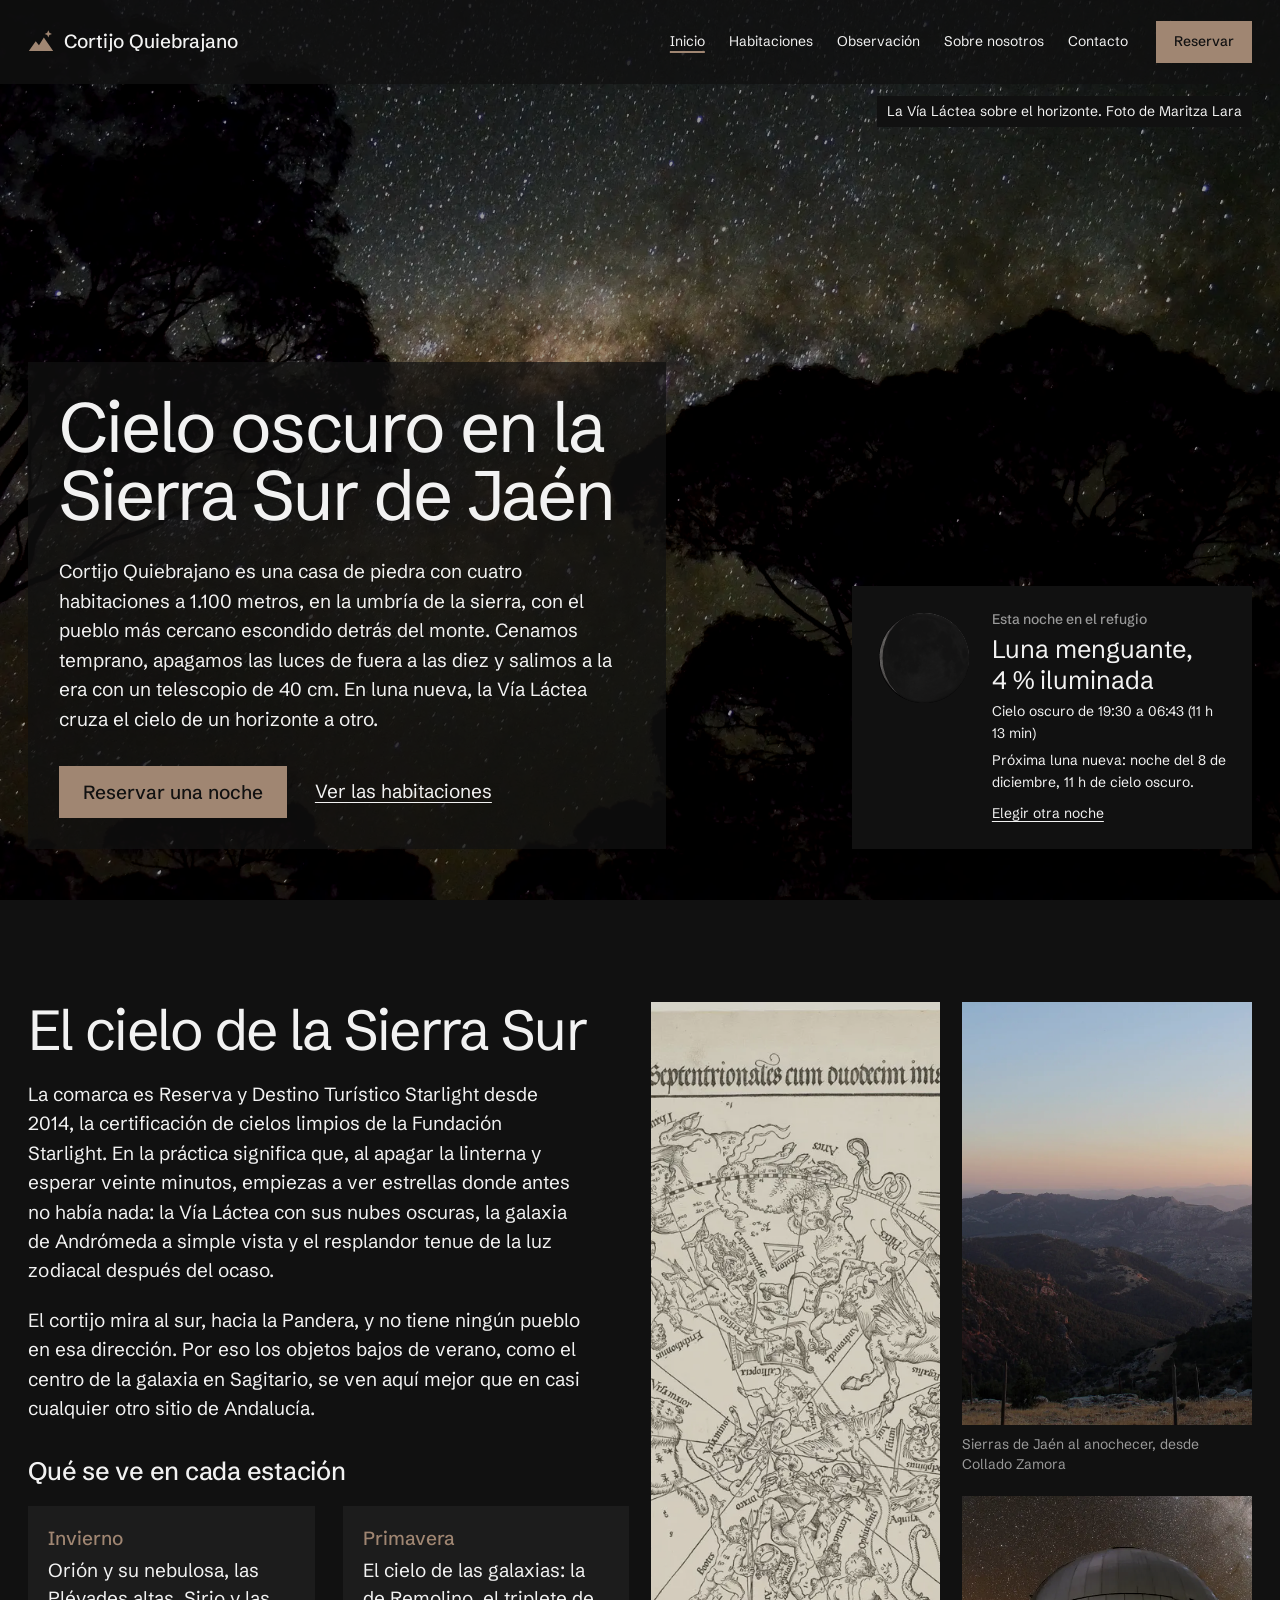
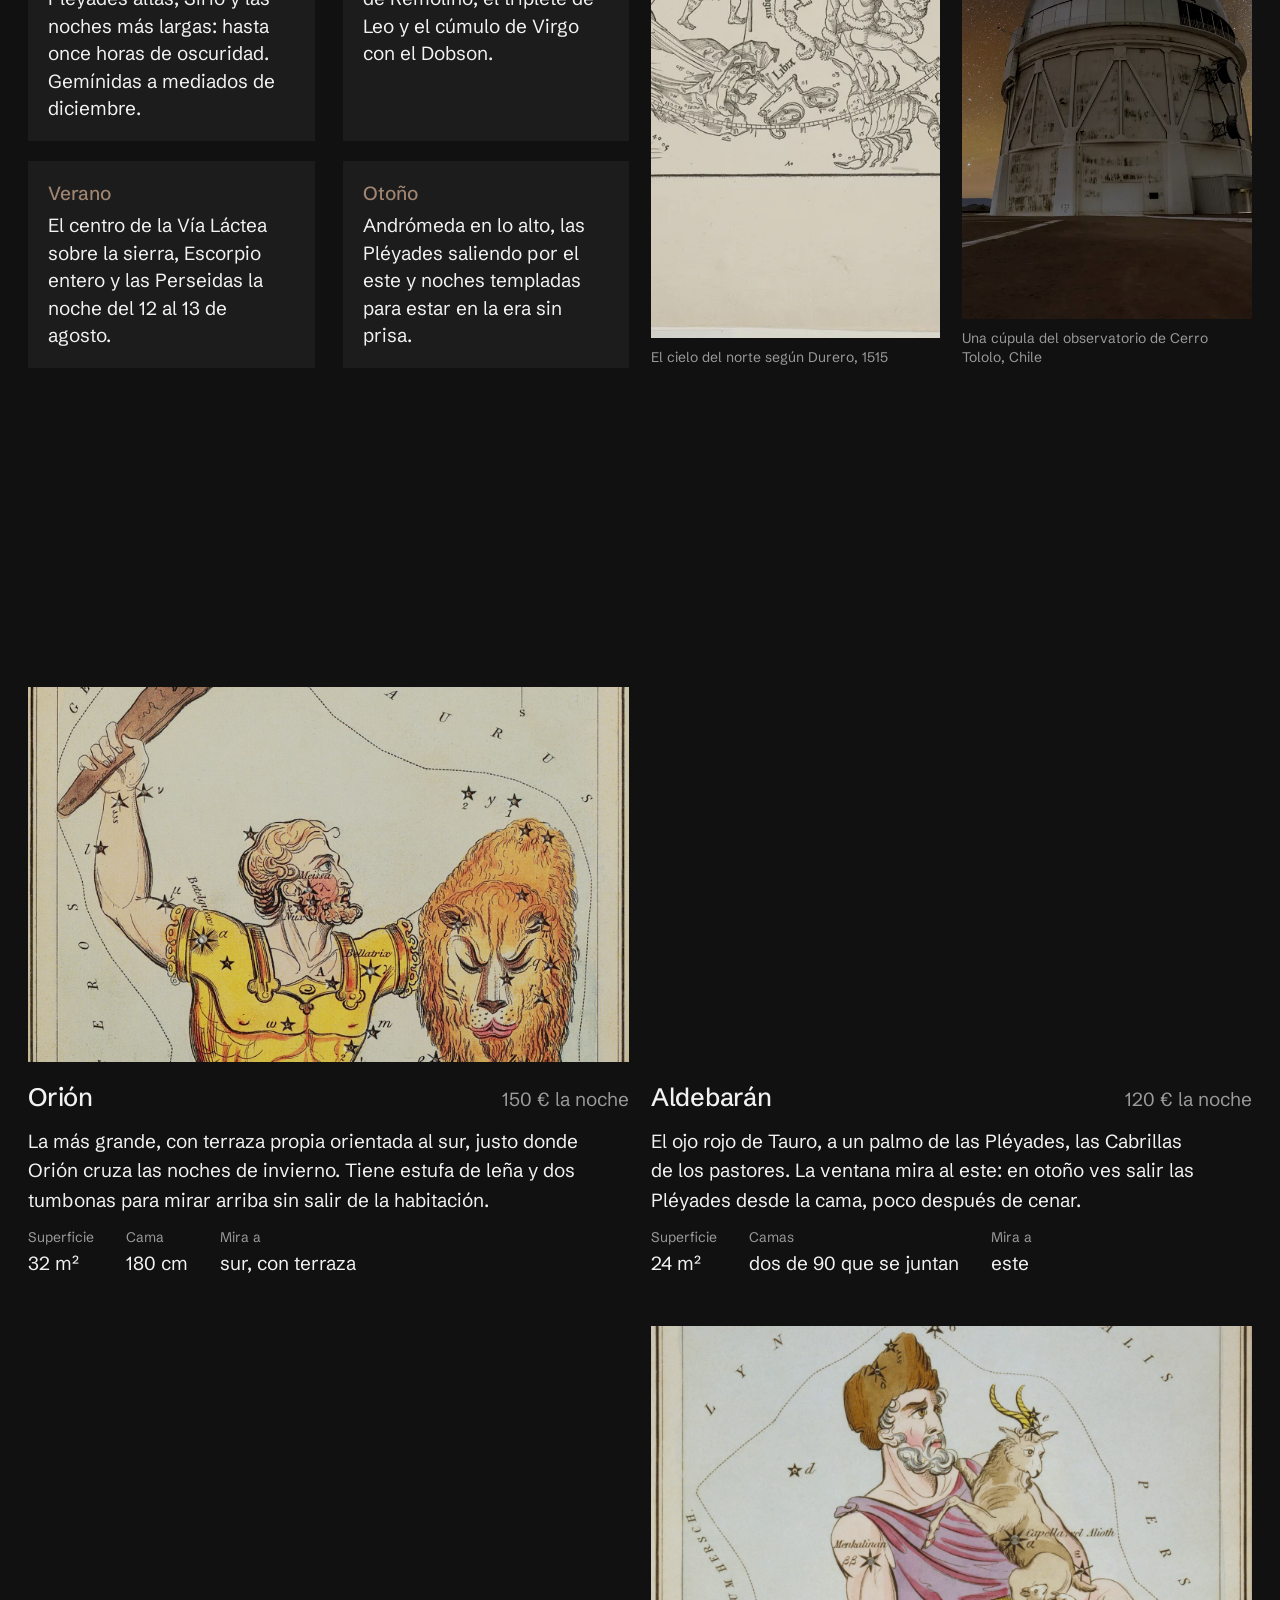
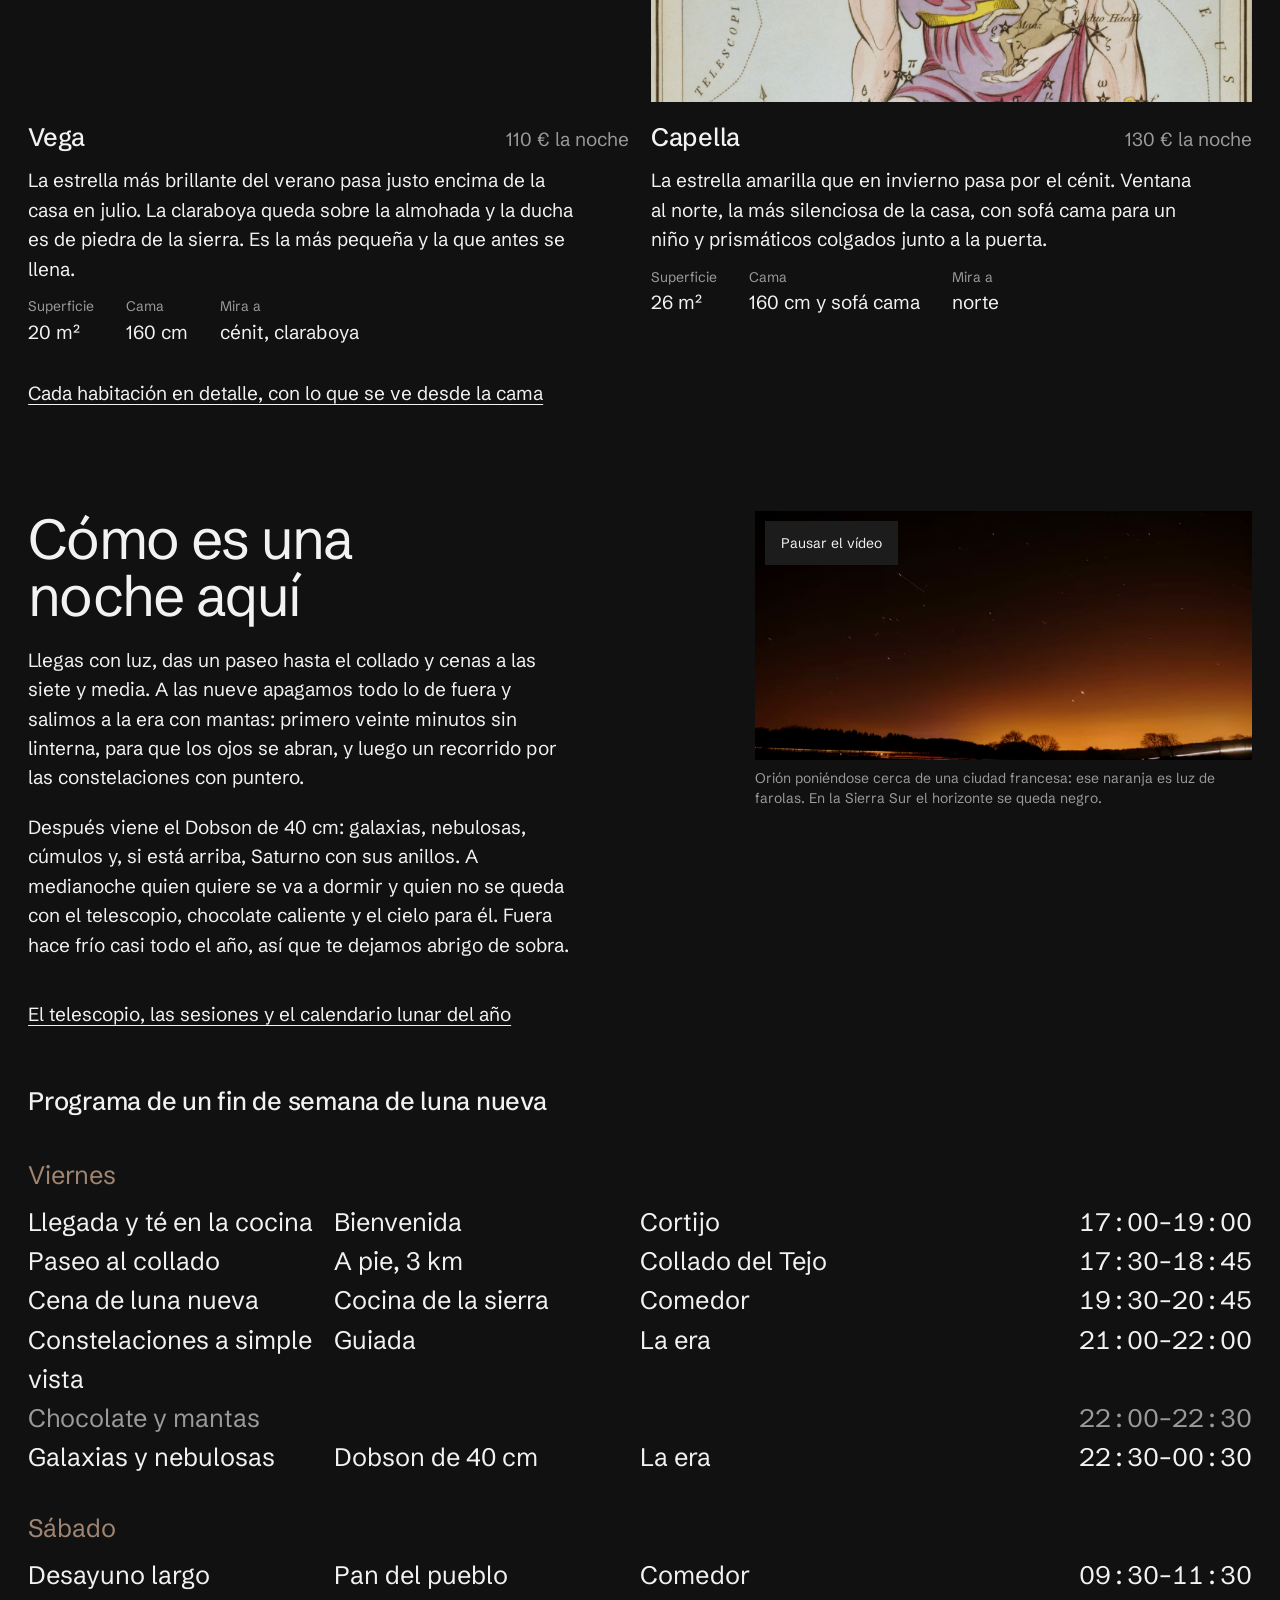
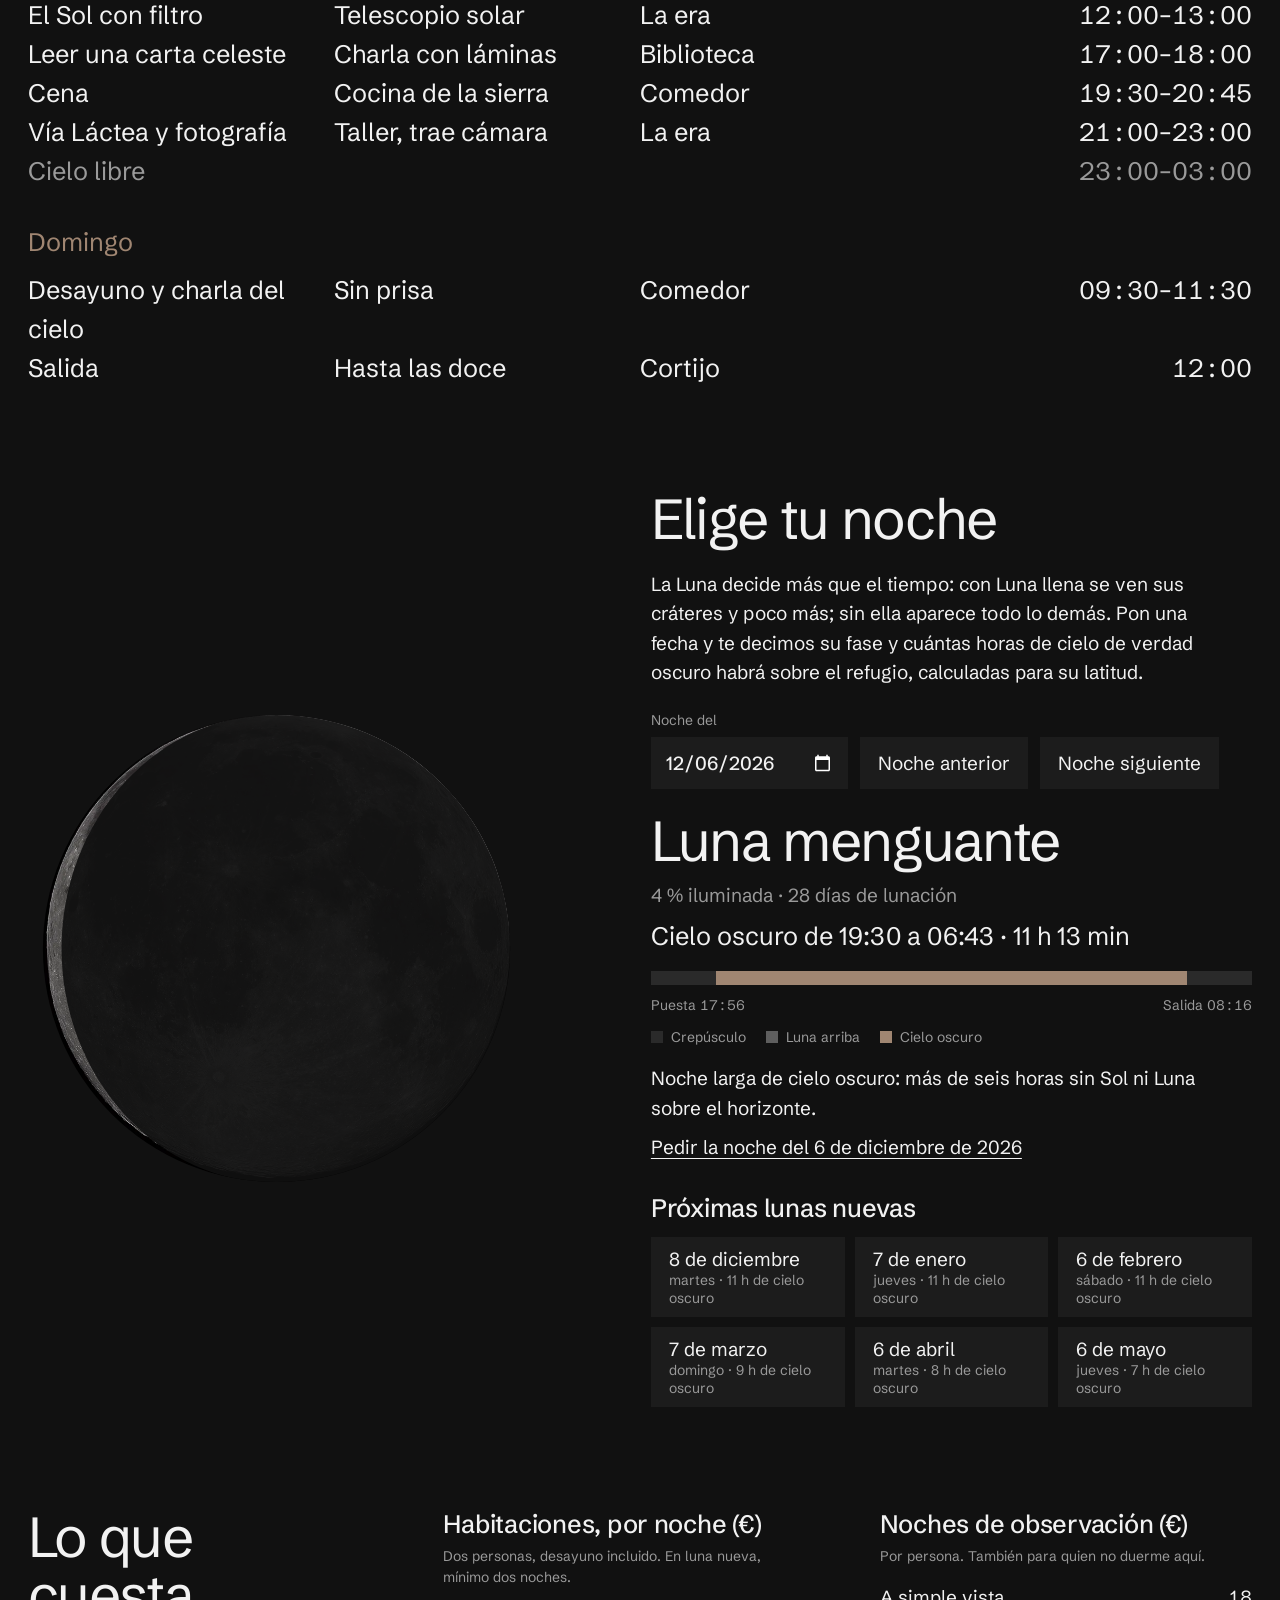
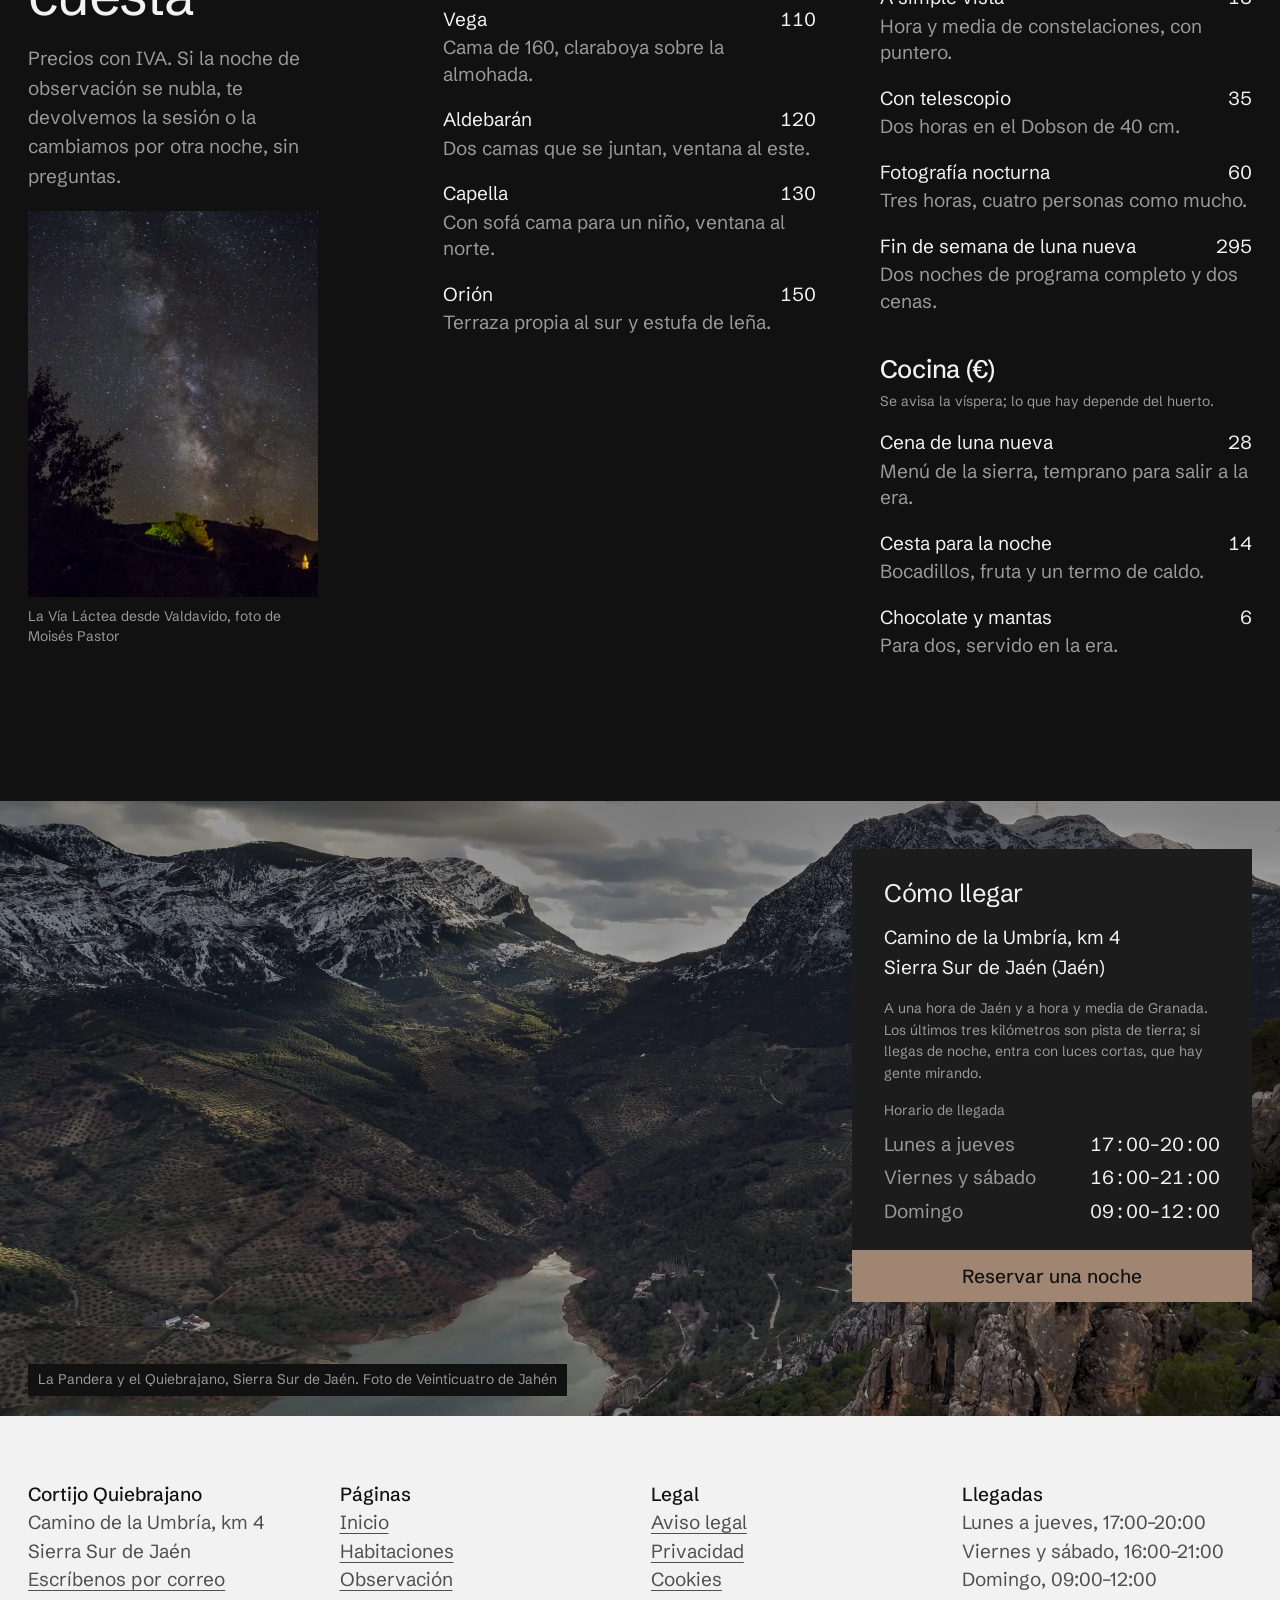
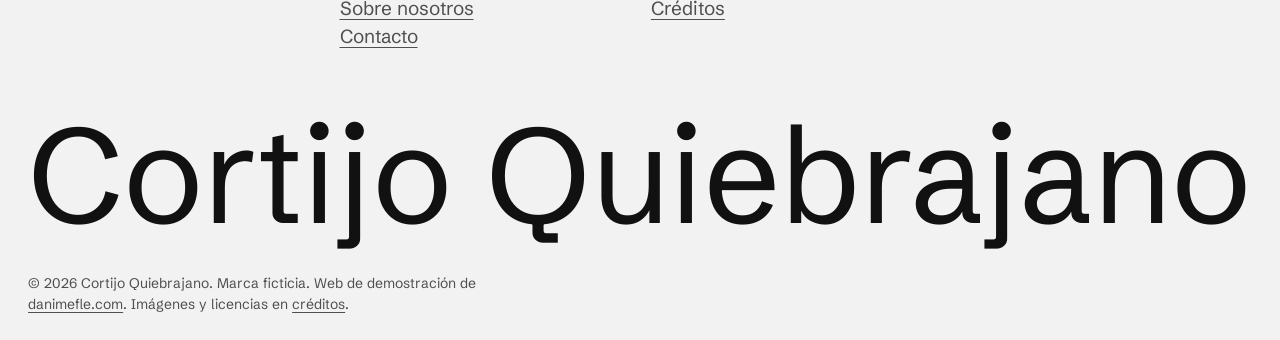
==== commit b7c6cb3b: "Arreglos de la revisión: formulario sin envío sin JS, servidor local más seguro, menú y vídeo accesi" ====
--- a/index.html
+++ b/index.html
@@ -204,7 +204,7 @@
         <p data-revela>Después viene el Dobson de 40&nbsp;cm: galaxias, nebulosas, cúmulos y, si está arriba, Saturno con sus anillos. A medianoche quien quiere se va a dormir y quien no se queda con el telescopio, chocolate caliente y el cielo para él. Fuera hace frío casi todo el año, así que te dejamos abrigo de sobra.</p>
       </div>
       <figure class="noches-video" data-revela>
-        <video autoplay muted loop playsinline preload="metadata" poster="assets/video/orion-resplandor-poster.webp" width="732" height="366" aria-hidden="true">
+        <video muted loop playsinline preload="metadata" poster="assets/video/orion-resplandor-poster.webp" width="732" height="366" aria-hidden="true">
           <source src="assets/video/orion-resplandor.webm" type="video/webm">
         </video>
         <figcaption>Orión poniéndose cerca de una ciudad francesa: ese naranja es luz de farolas. En la Sierra Sur el horizonte se queda negro.</figcaption>
--- a/assets/css/estilo.css
+++ b/assets/css/estilo.css
@@ -599,7 +599,6 @@
 .llegada { grid-column: 9 / 13; display: grid; gap: 16px; }
 .llegada h3 { margin-top: 8px; }
 .aviso-demo { background: var(--surface); padding: 16px 20px; max-width: 60ch; }
-.js .sin-js { display: none; }
 .formulario { display: grid; gap: 20px; }
 .campo { display: grid; gap: 6px; align-content: start; }
 .campo-fila { display: grid; grid-template-columns: 2fr 1fr 1fr; gap: var(--hueco); }
@@ -617,6 +616,7 @@
 .campo-pista { color: var(--muted); font-size: var(--step-small); }
 .campo-error { color: #f3b39e; font-size: var(--step-small); font-weight: 500; }
 .formulario .boton { justify-self: start; cursor: pointer; }
+.formulario .boton:disabled { opacity: 0.6; cursor: not-allowed; }
 .form-resultado { background: var(--surface); padding: 24px; display: grid; gap: 12px; }
 .form-resultado[hidden] { display: none; }
 .form-resultado-titulo { font-size: var(--step-lead); }
@@ -716,17 +716,17 @@
 @media (max-width: 1100px) {
   /* Menú plegable con JavaScript; sin él, la lista se queda visible / Collapsible menu with JS; without it, the list stays visible */
   .cabecera { flex-wrap: wrap; gap: 8px 24px; }
-  html:not(.js) .menu { margin-left: 0; width: 100%; flex-wrap: wrap; }
-  .js .menu-boton { display: inline-flex; align-items: center; }
-  .js .menu { display: none; }
-  .js .menu.abierto {
+  .cabecera:not(.menu-plegable) .menu { margin-left: 0; width: 100%; flex-wrap: wrap; }
+  .menu-plegable .menu-boton { display: inline-flex; align-items: center; }
+  .menu-plegable .menu { display: none; }
+  .menu-plegable .menu.abierto {
     display: flex; flex-direction: column; align-items: flex-start; gap: 24px;
     position: fixed; inset: 0; z-index: 15; margin: 0;
     background: var(--bg); padding: 104px var(--margen) 32px; overflow-y: auto;
     font-size: var(--step-lead);
   }
-  .js .menu.abierto ul { flex-direction: column; gap: 4px; }
-  .js .menu-boton, .js .marca { position: relative; z-index: 25; }
+  .menu-plegable .menu.abierto ul { flex-direction: column; gap: 4px; }
+  .menu-plegable .menu-boton, .menu-plegable .marca { position: relative; z-index: 25; }
   .heroe-contenido { grid-template-columns: minmax(0, 1fr); }
   .esta-noche { max-width: 460px; }
   .cielo-texto, .cielo-fotos { grid-column: 1 / 13; }
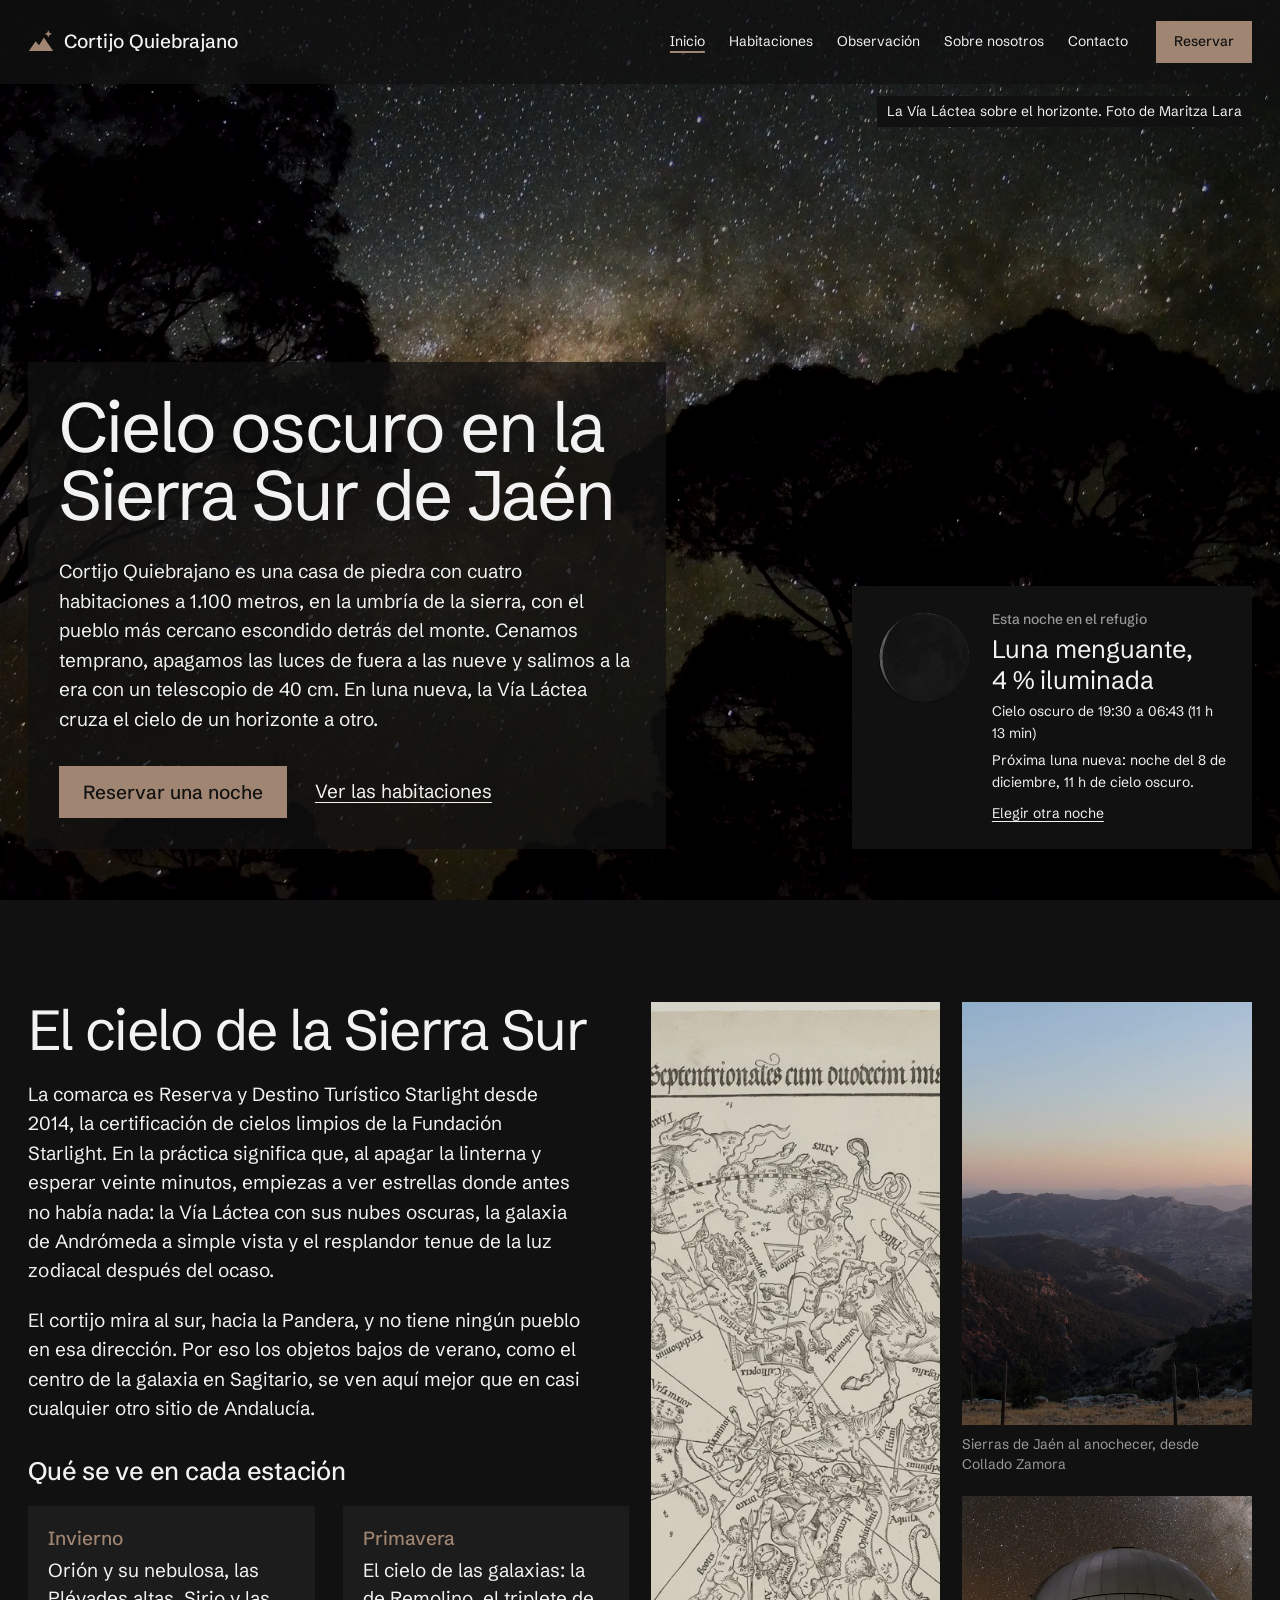
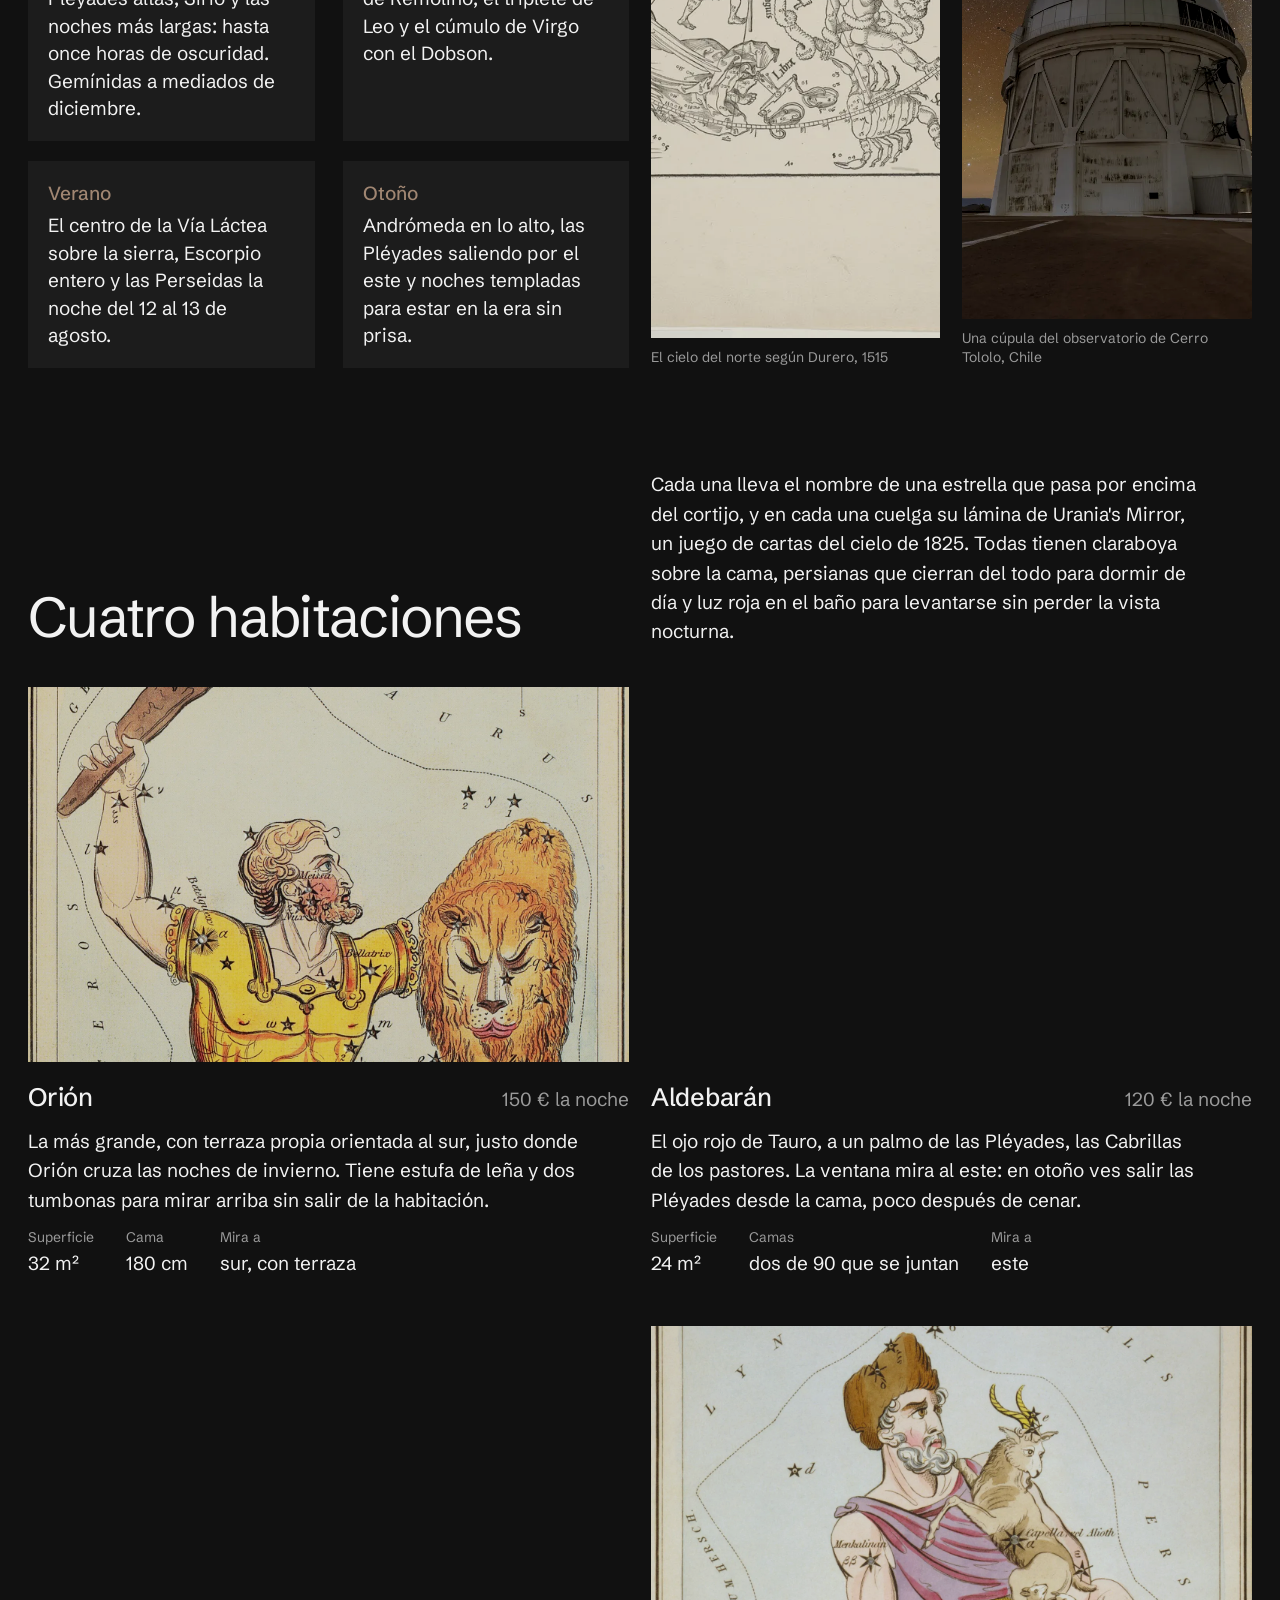
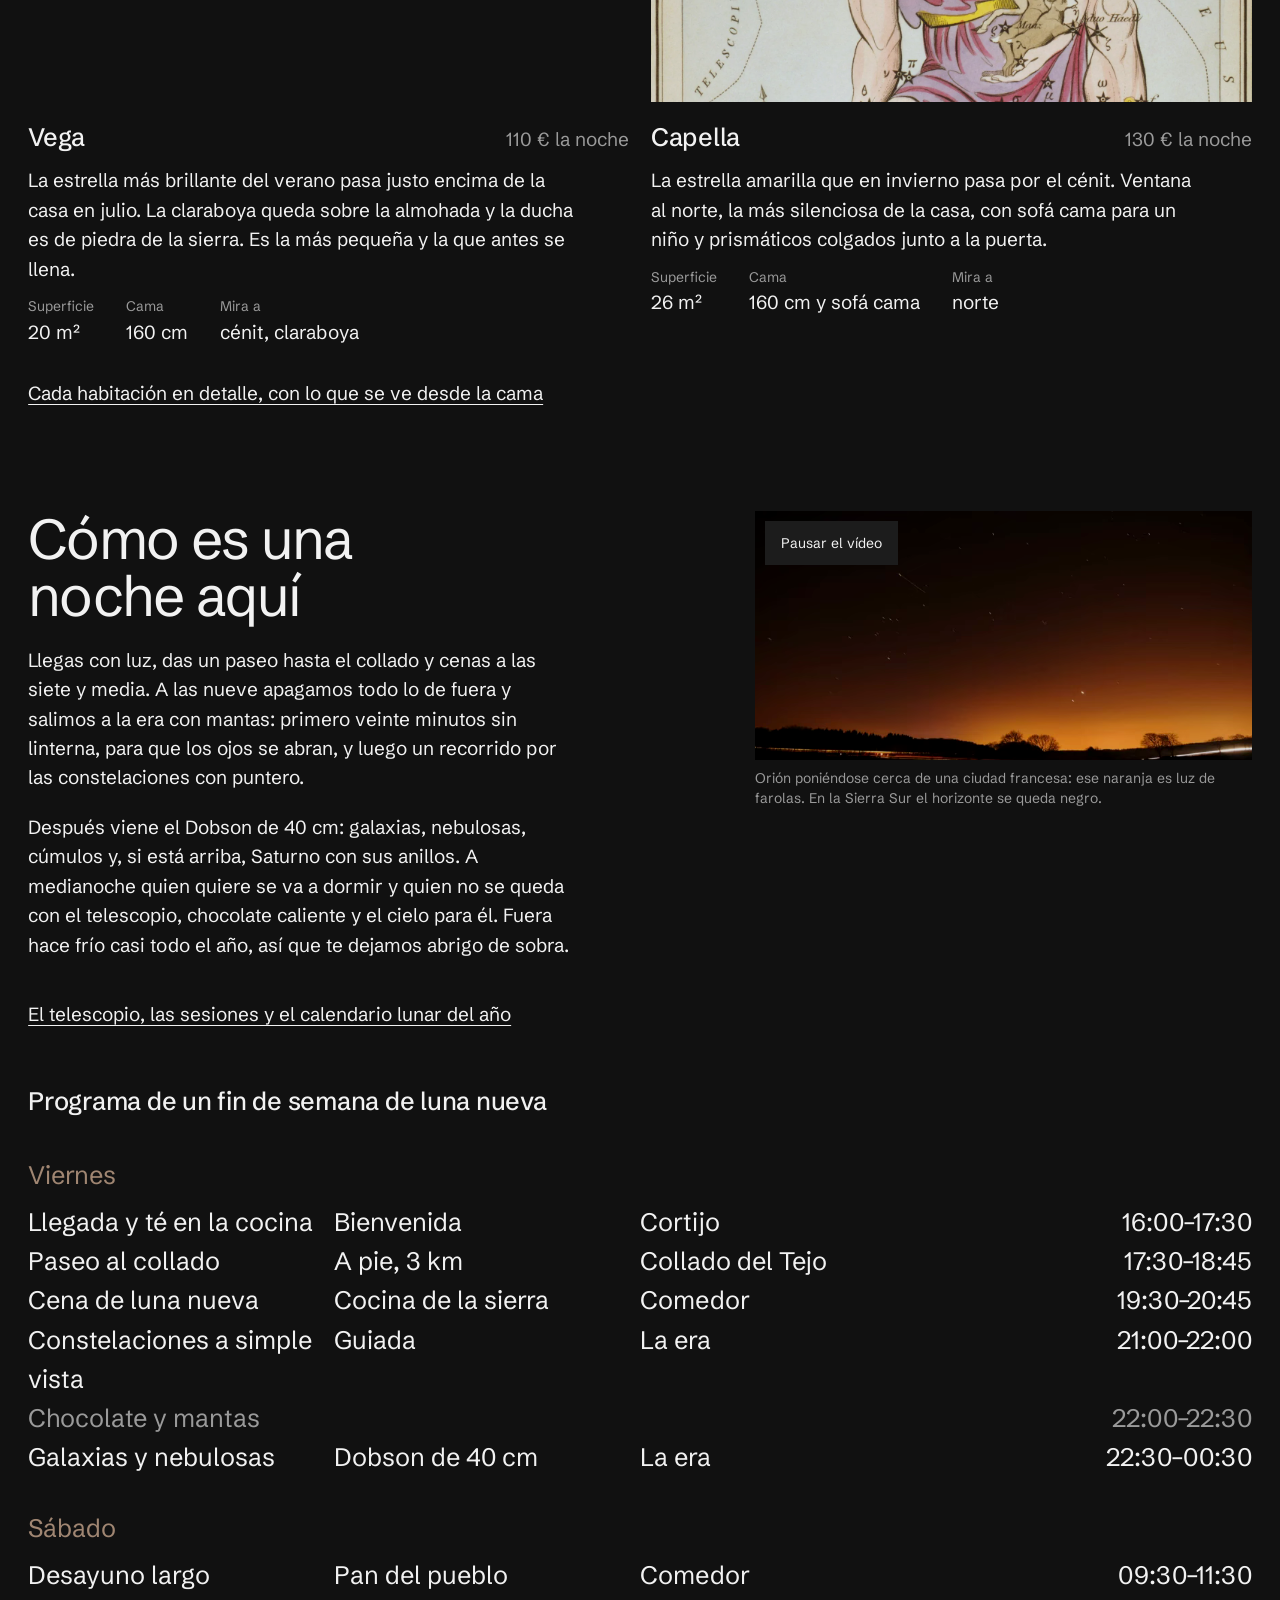
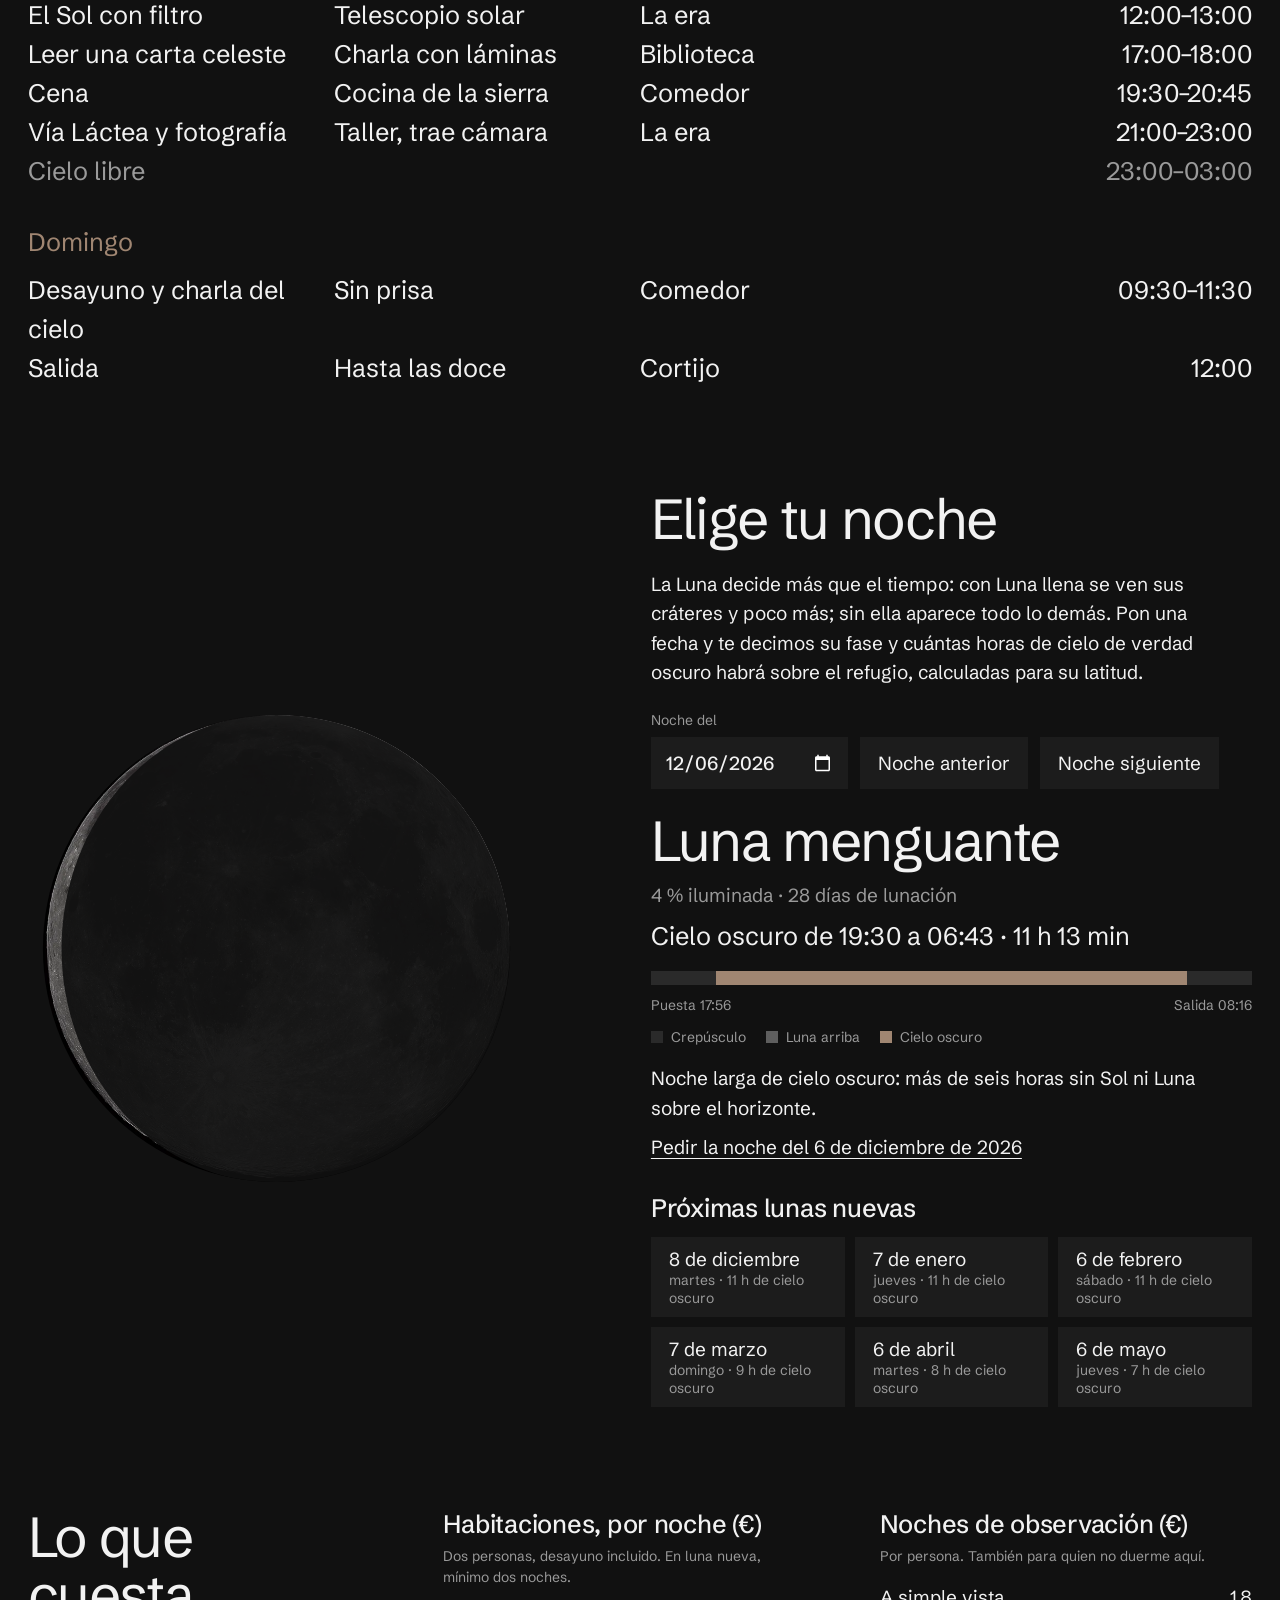
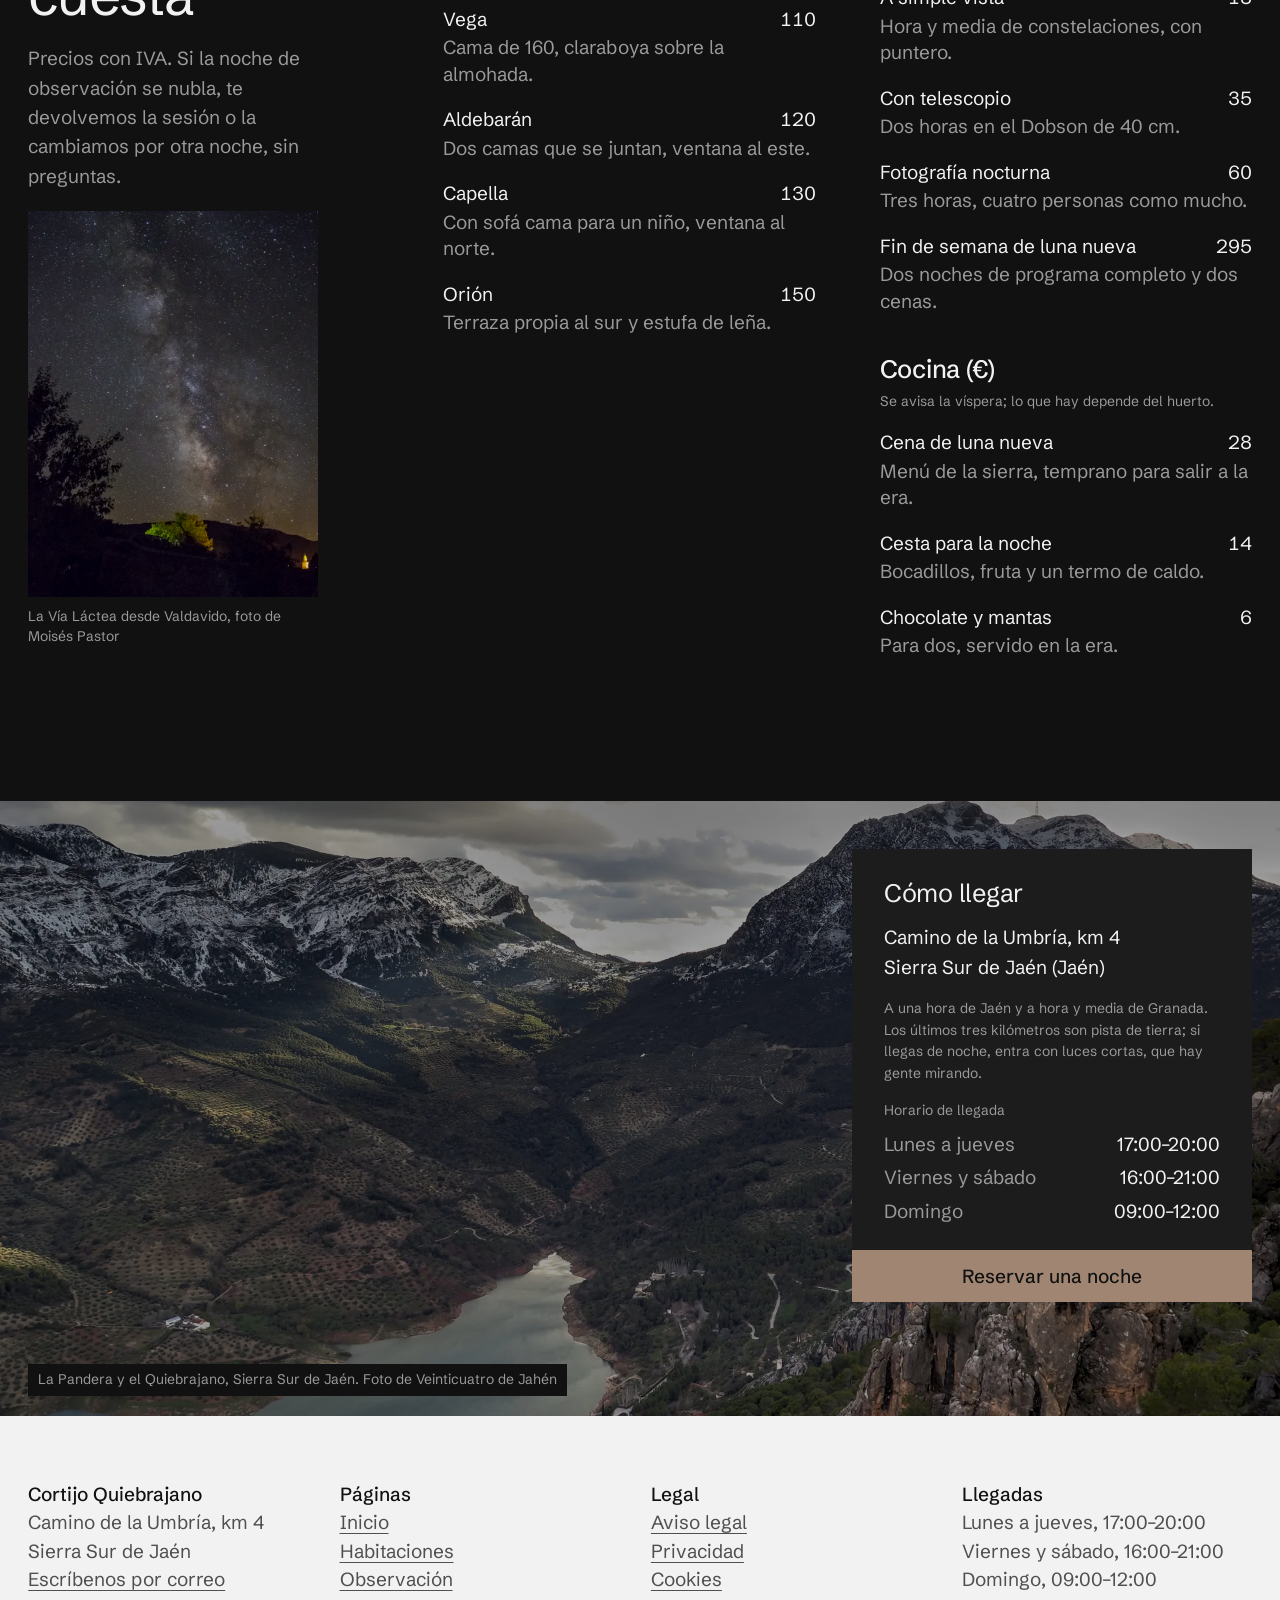
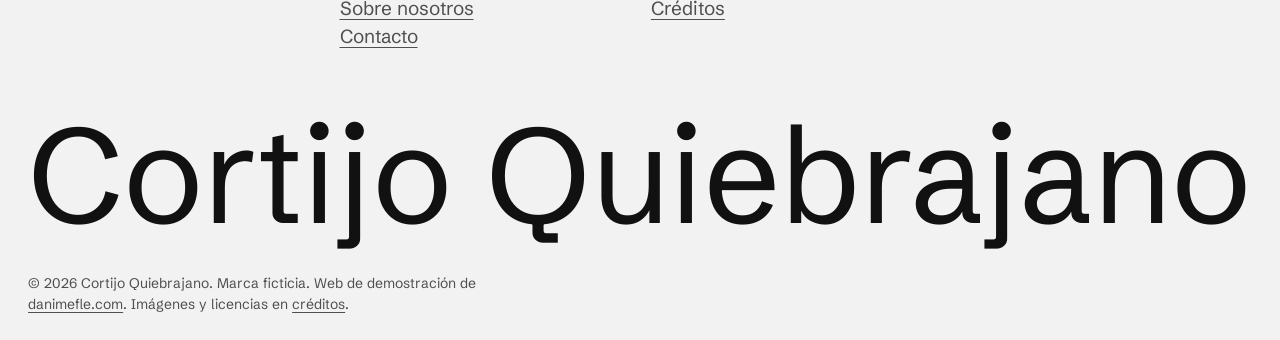
==== commit f11dc874: "Cifras tabulares solo en números sueltos (sin comas ni dos puntos separados), luces fuera a las nuev" ====
--- a/index.html
+++ b/index.html
@@ -67,7 +67,7 @@
     <div class="heroe-contenido">
       <div class="heroe-texto">
         <h1 id="titulo">Cielo oscuro en la<br> Sierra Sur de Jaén</h1>
-        <p class="heroe-sub">Cortijo Quiebrajano es una casa de piedra con cuatro habitaciones a 1.100 metros, en la umbría de la sierra, con el pueblo más cercano escondido detrás del monte. Cenamos temprano, apagamos las luces de fuera a las diez y salimos a la era con un telescopio de 40&nbsp;cm. En luna nueva, la Vía Láctea cruza el cielo de un horizonte a otro.</p>
+        <p class="heroe-sub">Cortijo Quiebrajano es una casa de piedra con cuatro habitaciones a 1.100 metros, en la umbría de la sierra, con el pueblo más cercano escondido detrás del monte. Cenamos temprano, apagamos las luces de fuera a las nueve y salimos a la era con un telescopio de 40&nbsp;cm. En luna nueva, la Vía Láctea cruza el cielo de un horizonte a otro.</p>
         <div class="heroe-acciones">
           <a class="boton" href="contacto.html#formulario">Reservar una noche</a>
           <a class="enlace" href="habitaciones.html">Ver las habitaciones</a>
@@ -75,7 +75,7 @@
       </div>
 
       <!-- Panel con la Luna de esta noche, calculada / Panel with tonight's Moon, computed -->
-      <aside class="esta-noche" aria-labelledby="titulo-esta-noche">
+      <section class="esta-noche" aria-labelledby="titulo-esta-noche">
         <canvas id="luna-heroe" class="esta-noche-luna" width="200" height="200" role="img" aria-label="La Luna de esta noche"></canvas>
         <div class="esta-noche-texto">
           <h2 id="titulo-esta-noche" class="esta-noche-titulo">Esta noche en el refugio</h2>
@@ -84,7 +84,7 @@
           <p class="esta-noche-dato" id="heroe-nueva"></p>
           <a class="enlace" href="#elige">Elegir otra noche</a>
         </div>
-      </aside>
+      </section>
     </div>
     <p class="credito-foto heroe-credito">La Vía Láctea sobre el horizonte. Foto de Maritza Lara</p>
   </section>
@@ -220,7 +220,7 @@
       </thead>
       <tbody>
         <tr class="programa-dia"><th colspan="4" scope="colgroup">Viernes</th></tr>
-        <tr><td>Llegada y té en la cocina</td><td>Bienvenida</td><td>Cortijo</td><td>17:00–19:00</td></tr>
+        <tr><td>Llegada y té en la cocina</td><td>Bienvenida</td><td>Cortijo</td><td>16:00–17:30</td></tr>
         <tr><td>Paseo al collado</td><td>A pie, 3 km</td><td>Collado del Tejo</td><td>17:30–18:45</td></tr>
         <tr><td>Cena de luna nueva</td><td>Cocina de la sierra</td><td>Comedor</td><td>19:30–20:45</td></tr>
         <tr><td>Constelaciones a simple vista</td><td>Guiada</td><td>La era</td><td>21:00–22:00</td></tr>
--- a/assets/css/estilo.css
+++ b/assets/css/estilo.css
@@ -74,9 +74,11 @@
   line-height: 1.55;
   -webkit-font-smoothing: antialiased;
 }
-/* Cifras tabulares solo donde se alinean números (en esta fuente, tnum también ensancha comas y puntos).
-   Tabular figures only where numbers align (in this face, tnum also widens commas and full stops). */
-.programa td:last-child, .carta-fila span:last-child, .tarjeta-horas dd, .calc-horas, .tabla-lluvias td, .dia-numero, .dia-horas { font-variant-numeric: tabular-nums; }
+/* Cifras tabulares solo donde hay cifras sueltas sin signos: en esta fuente, tnum también ensancha comas,
+   puntos, dos puntos y «%», así que no va en horas («18:02») ni en celdas con texto.
+   Tabular figures only on bare numbers: in this face, tnum also widens commas, full stops, colons and "%",
+   so it is left off times ("18:02") and cells with text. */
+.carta-fila span:last-child, .dia-numero, .dia-horas { font-variant-numeric: tabular-nums; }
 img, video, canvas, svg { display: block; max-width: 100%; }
 img, video { height: auto; }
 h1, h2, h3, p, figure, dl, dd, ul, address { margin: 0; }
@@ -298,9 +300,13 @@
 .eleccion { align-items: center; }
 .eleccion-luna { grid-column: 1 / 6; max-width: 560px; width: 100%; justify-self: center; }
 .eleccion-luna canvas, .luna-respaldo { width: 100%; height: auto; aspect-ratio: 1; }
-.js .luna-respaldo { display: none; }
-html:not(.js) .eleccion-luna canvas, html:not(.js) .esta-noche-luna { display: none; }
-html:not(.js) .esta-noche { grid-template-columns: minmax(0, 1fr); }
+/* Los lienzos de la Luna solo sustituyen a la foto de respaldo con .luna-lista, que pone pagina.js tras
+   dibujarlos: sin JS, o si fallan cielo.js o pagina.js, se ve la foto */
+/* The Moon canvases only replace the fallback photo under .luna-lista, set by pagina.js after drawing
+   them: without JS, or if cielo.js or pagina.js fail, the photo shows */
+.luna-lista .luna-respaldo { display: none; }
+html:not(.luna-lista) .eleccion-luna canvas, html:not(.luna-lista) .esta-noche-luna { display: none; }
+html:not(.luna-lista) .esta-noche { grid-template-columns: minmax(0, 1fr); }
 .eleccion-panel { grid-column: 7 / 13; display: grid; gap: 22px; align-content: center; }
 .eleccion-panel > p { max-width: 46ch; }
 
@@ -420,12 +426,14 @@
 
 /* ========== Movimiento: entradas escalonadas que fallan abiertas ==========
    ========== Motion: staggered entrances that fail open ========== */
-.js [data-revela] {
+/* Solo ocultan con .entradas-listas, que pone pagina.js con el observador ya puesto: si falla, todo se ve */
+/* They only hide under .entradas-listas, set by pagina.js once the observer is in place: if it fails, everything shows */
+.entradas-listas [data-revela] {
   opacity: 0;
   transform: translateY(20px);
   transition: opacity 560ms var(--facil) var(--retardo, 0ms), transform 560ms var(--facil) var(--retardo, 0ms);
 }
-.js [data-revela].visto { opacity: 1; transform: none; }
+.entradas-listas [data-revela].visto { opacity: 1; transform: none; }
 /* Botón para pausar los vídeos en bucle / Button to pause looping videos */
 figure:has(> .video-boton) { position: relative; }
 .video-boton {
@@ -445,7 +453,7 @@
 
 @media (prefers-reduced-motion: reduce) {
   html { scroll-behavior: auto; }
-  .js [data-revela] { opacity: 1; transform: none; transition: none; }
+  .entradas-listas [data-revela] { opacity: 1; transform: none; transition: none; }
   .calc-resultado.cambia > * { animation: none; }
   .calc-noche span { transition: none; }
 }
@@ -535,7 +543,7 @@
 .calendario-detalle { grid-column: 8 / 13; display: grid; gap: 24px; }
 .calendario-luna { width: min(240px, 60%); height: auto; aspect-ratio: 1; }
 .calendario-detalle .luna-respaldo { width: min(240px, 60%); }
-html:not(.js) .calendario-luna { display: none; }
+html:not(.luna-lista) .calendario-luna { display: none; }
 .calendario-barra { display: flex; align-items: center; justify-content: space-between; gap: 12px; margin-bottom: 16px; }
 .calendario-titulo { text-align: center; }
 .calendario-tabla { width: 100%; border-collapse: separate; border-spacing: 4px; table-layout: fixed; }
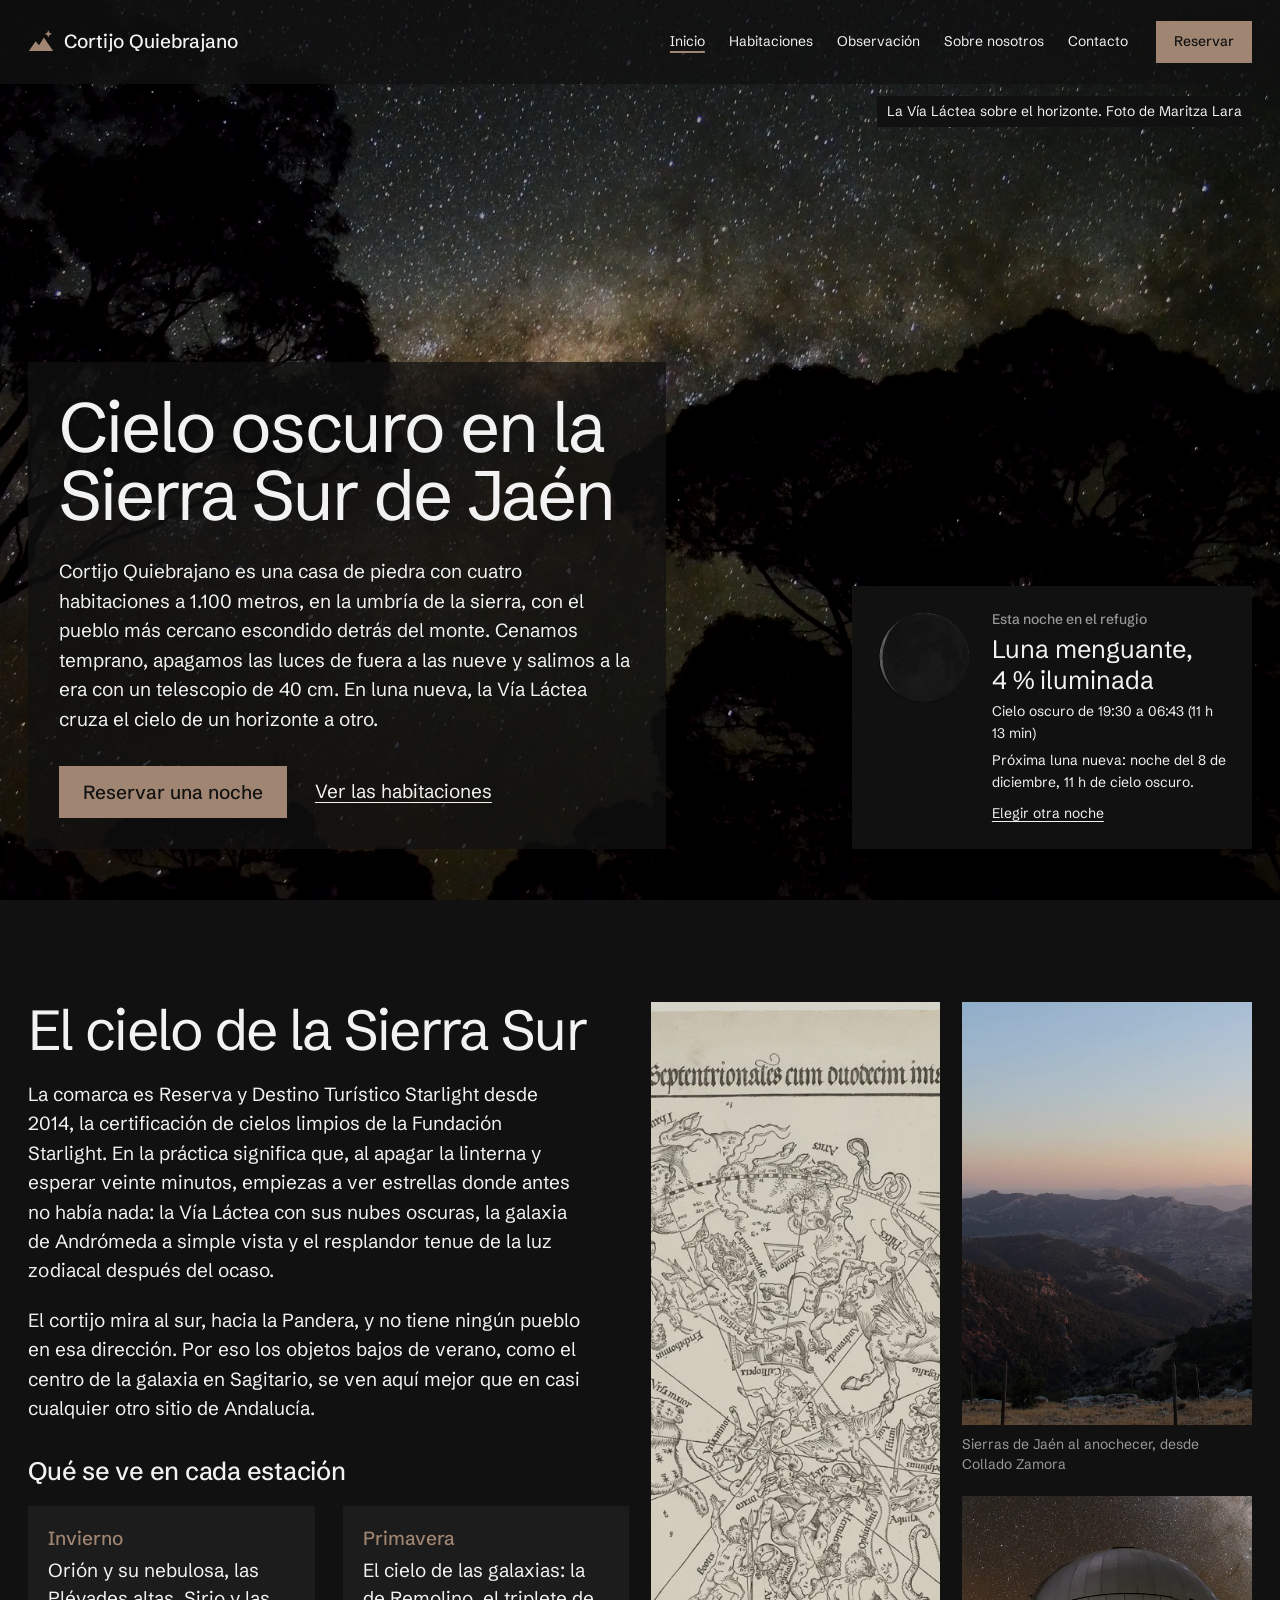
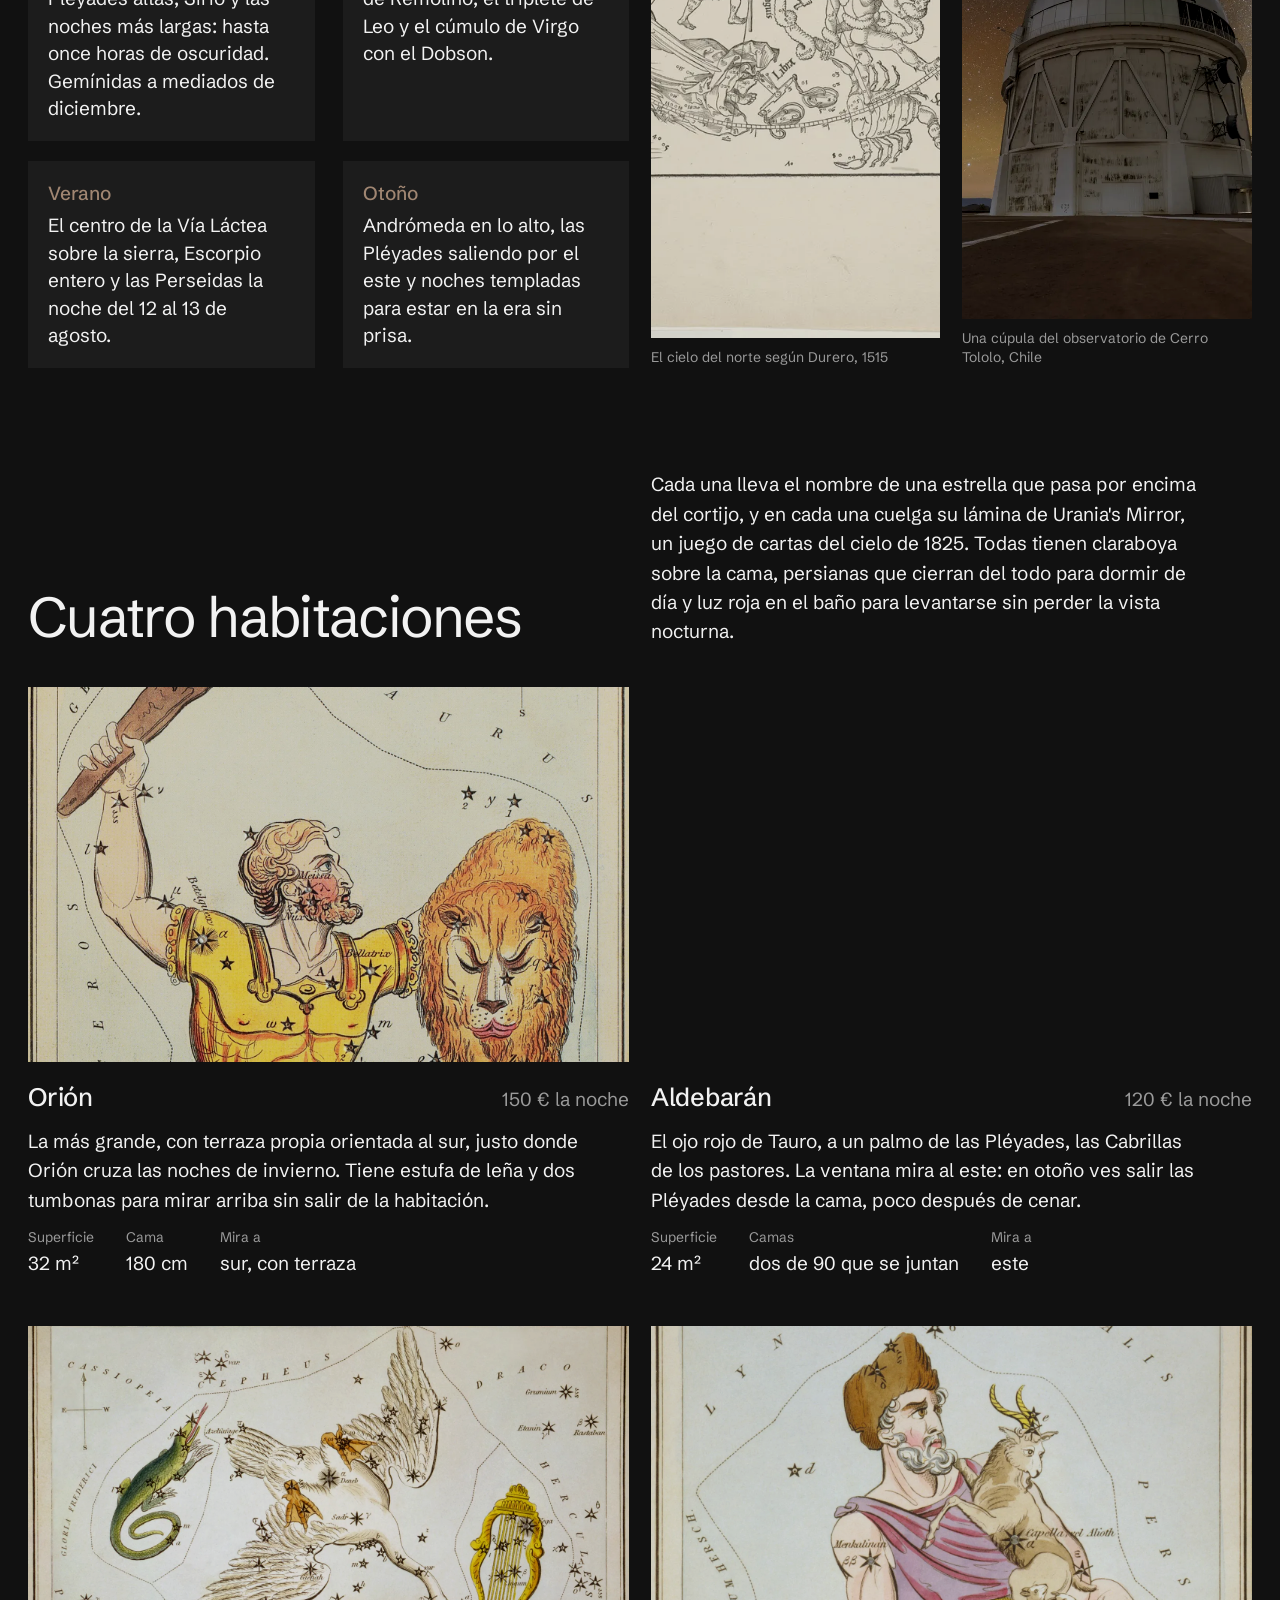
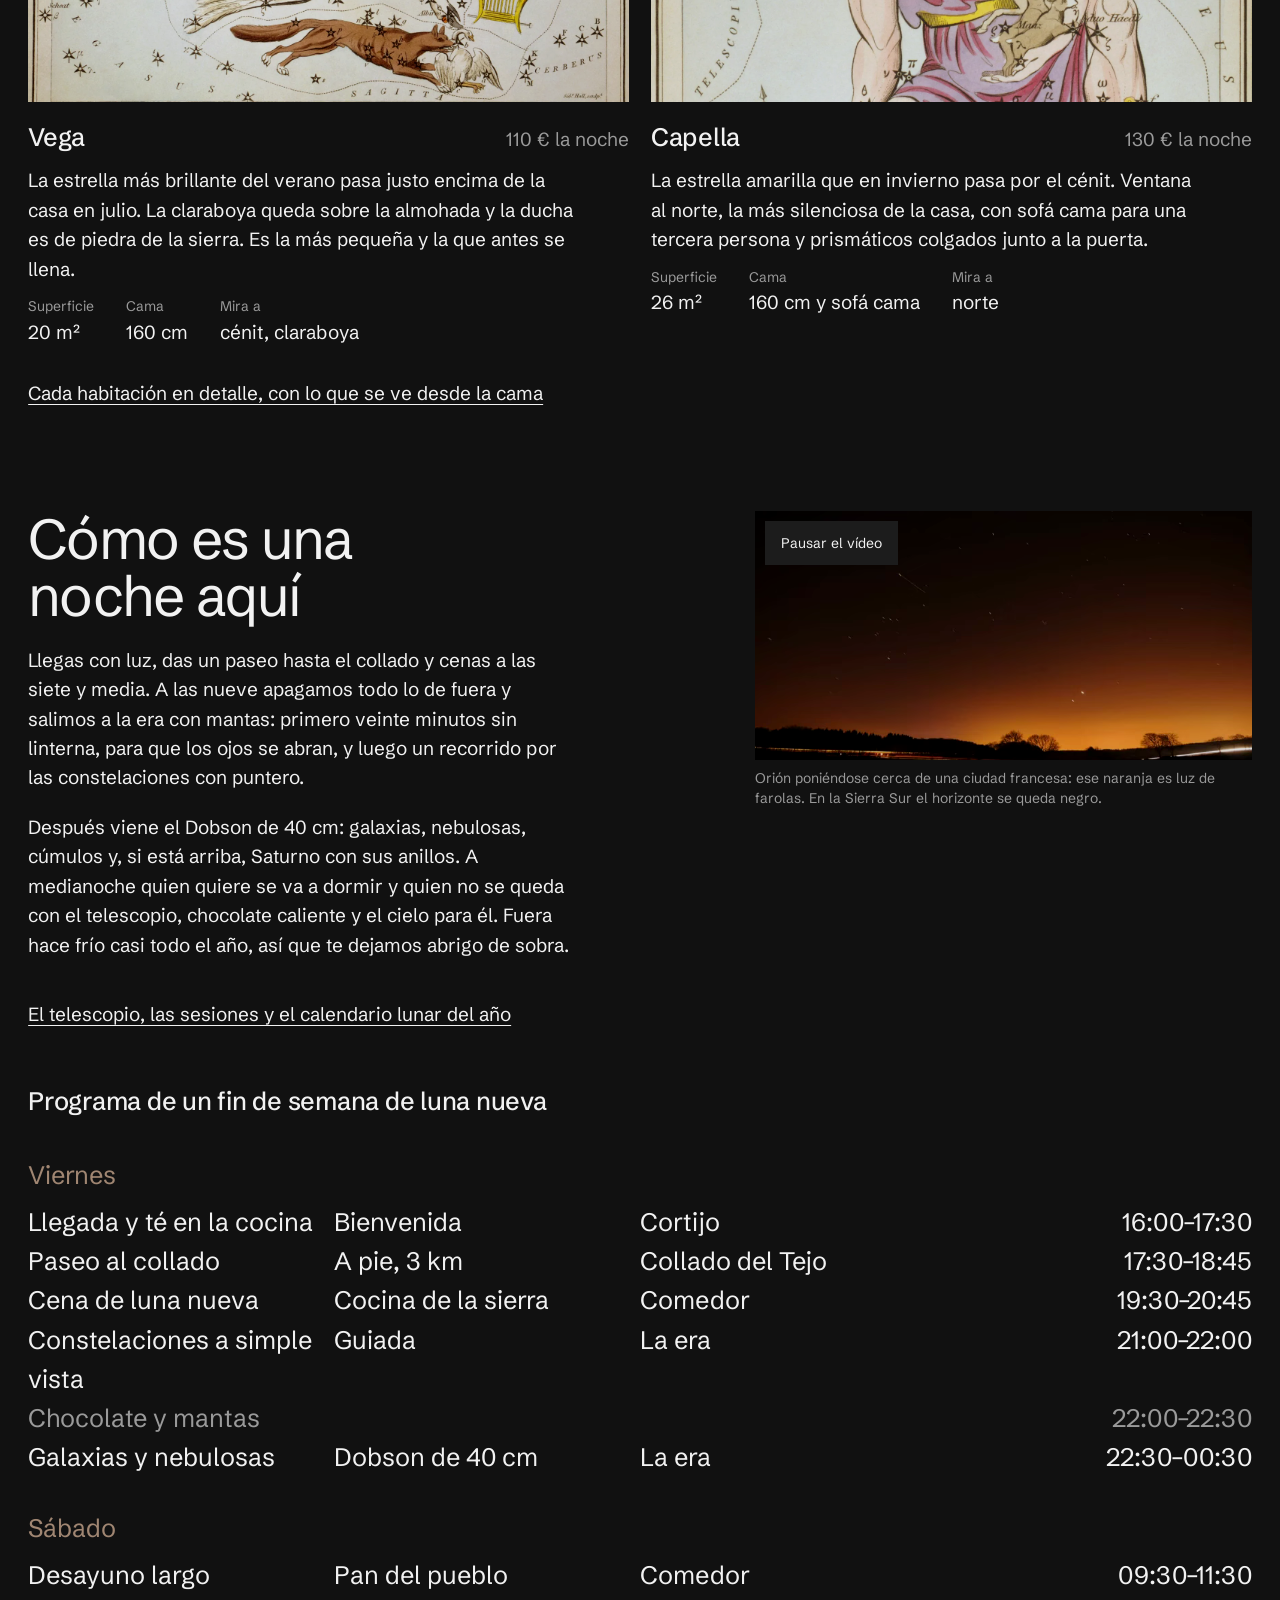
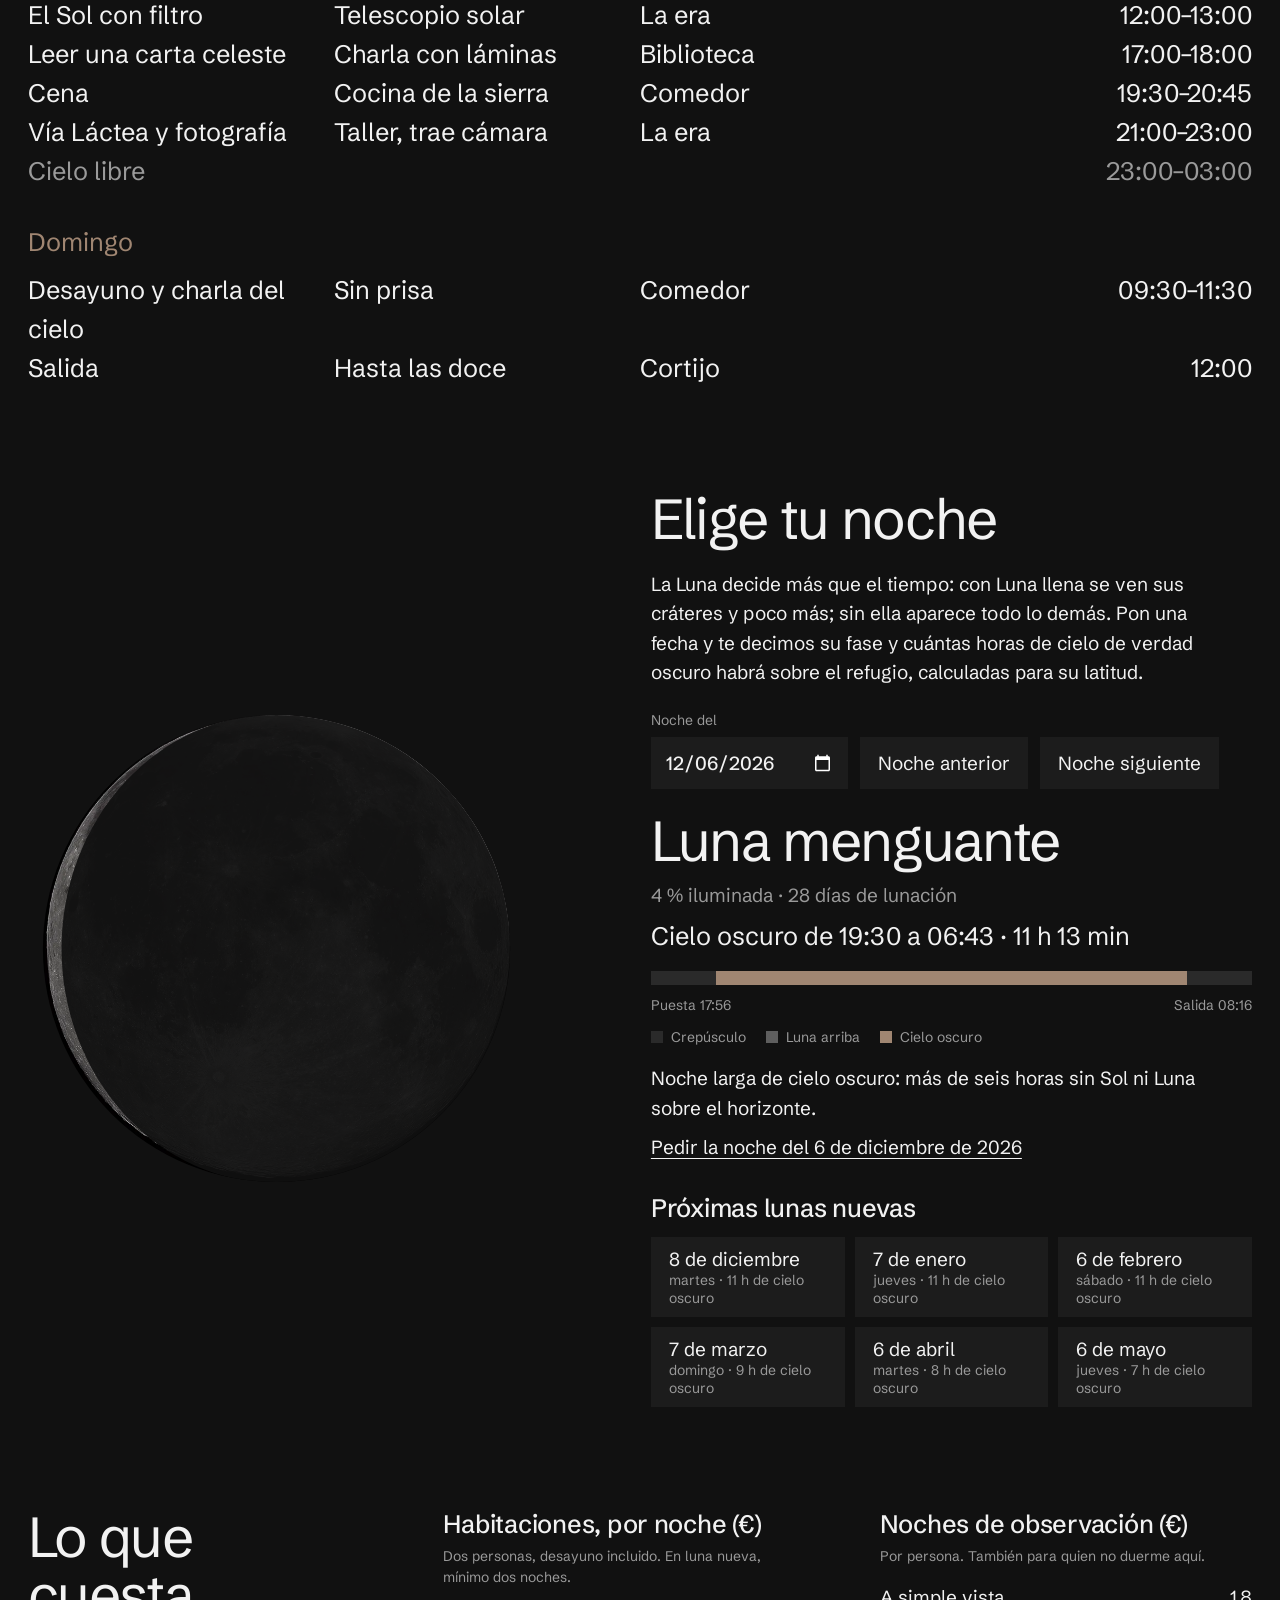
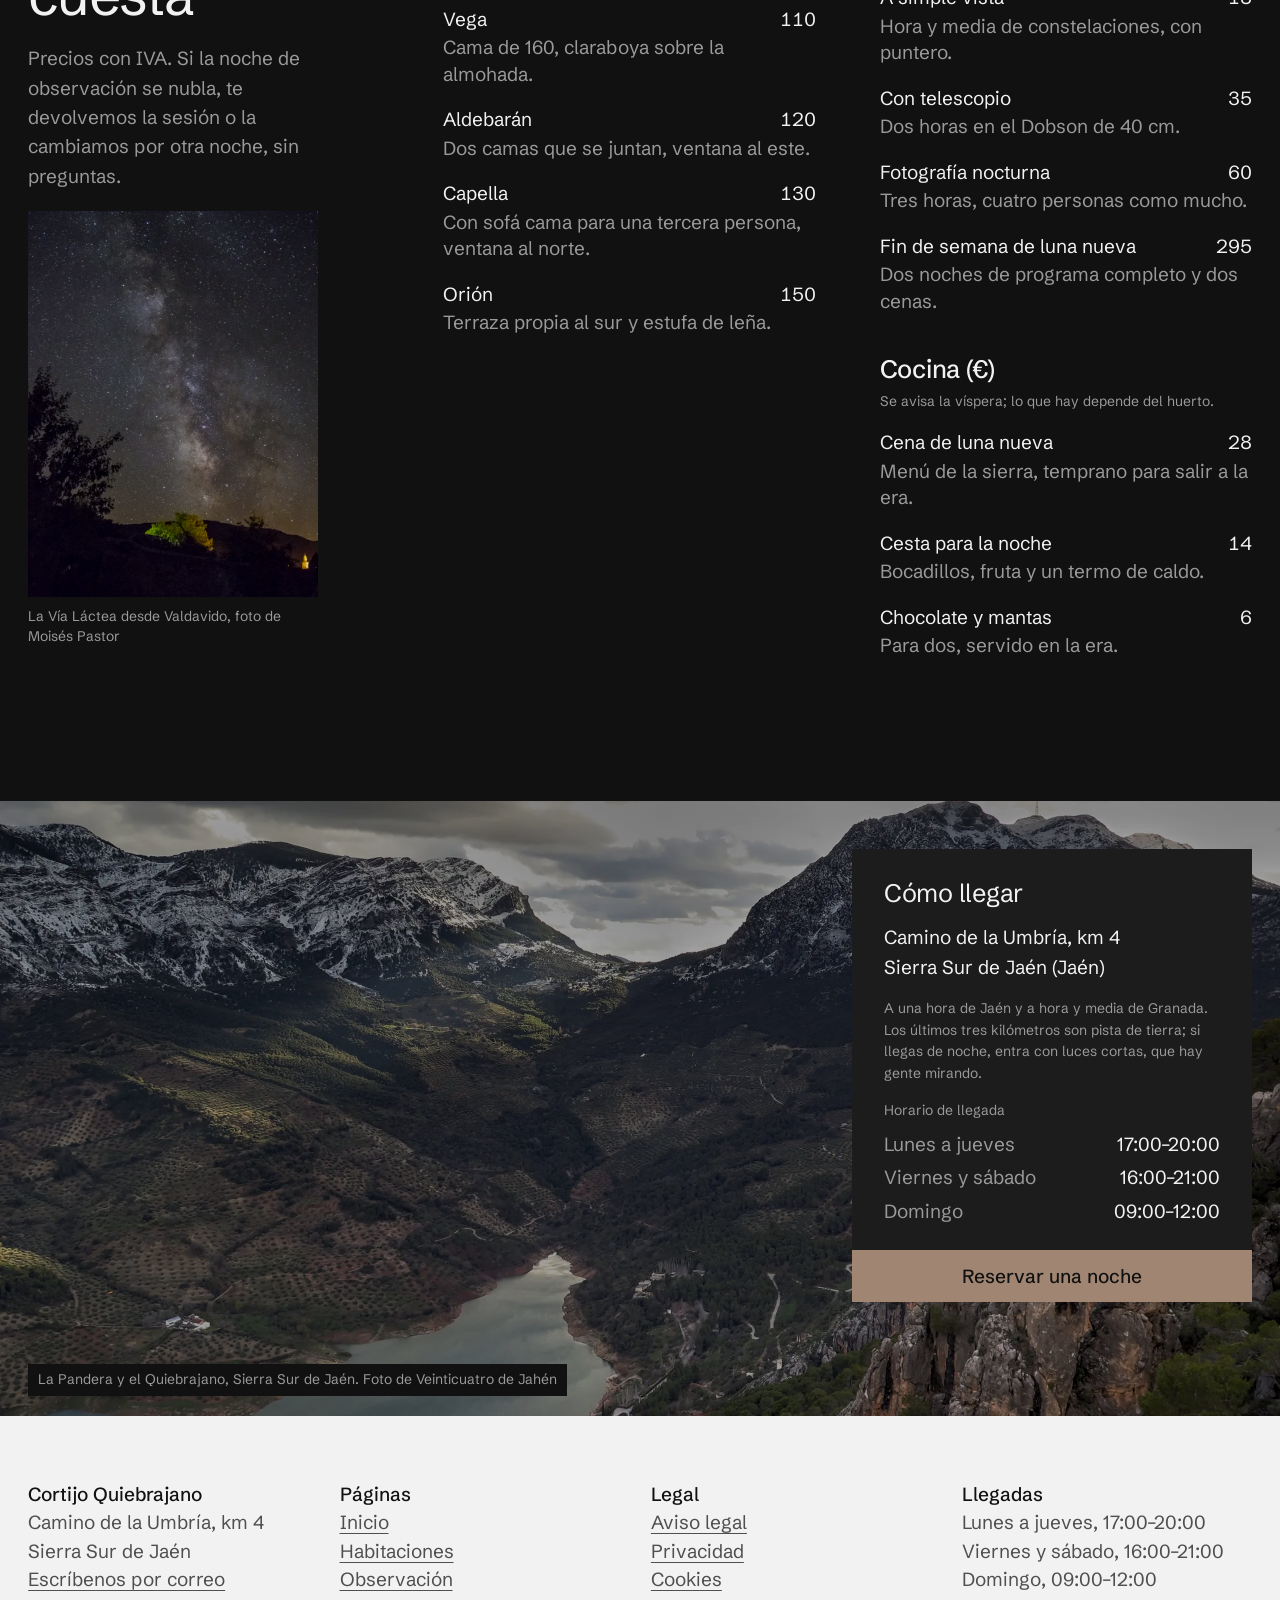
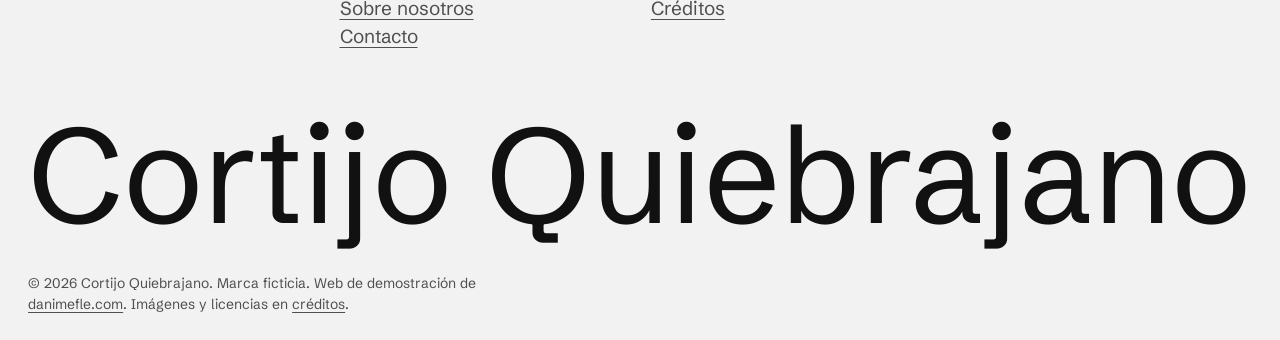
==== commit 4e2784c8: "Capella: sofá cama para una tercera persona, coherente con el formulario" ====
--- a/index.html
+++ b/index.html
@@ -182,7 +182,7 @@
         </figure>
         <div class="hab-texto">
           <div class="hab-cabeza"><h3>Capella</h3><p class="hab-precio">130 € la noche</p></div>
-          <p>La estrella amarilla que en invierno pasa por el cénit. Ventana al norte, la más silenciosa de la casa, con sofá cama para un niño y prismáticos colgados junto a la puerta.</p>
+          <p>La estrella amarilla que en invierno pasa por el cénit. Ventana al norte, la más silenciosa de la casa, con sofá cama para una tercera persona y prismáticos colgados junto a la puerta.</p>
           <dl class="hab-datos">
             <div><dt>Superficie</dt><dd>26 m²</dd></div>
             <div><dt>Cama</dt><dd>160 cm y sofá cama</dd></div>
@@ -318,7 +318,7 @@
         <ul>
           <li><div class="carta-fila"><span>Vega</span><span>110</span></div><p>Cama de 160, claraboya sobre la almohada.</p></li>
           <li><div class="carta-fila"><span>Aldebarán</span><span>120</span></div><p>Dos camas que se juntan, ventana al este.</p></li>
-          <li><div class="carta-fila"><span>Capella</span><span>130</span></div><p>Con sofá cama para un niño, ventana al norte.</p></li>
+          <li><div class="carta-fila"><span>Capella</span><span>130</span></div><p>Con sofá cama para una tercera persona, ventana al norte.</p></li>
           <li><div class="carta-fila"><span>Orión</span><span>150</span></div><p>Terraza propia al sur y estufa de leña.</p></li>
         </ul>
       </div>
